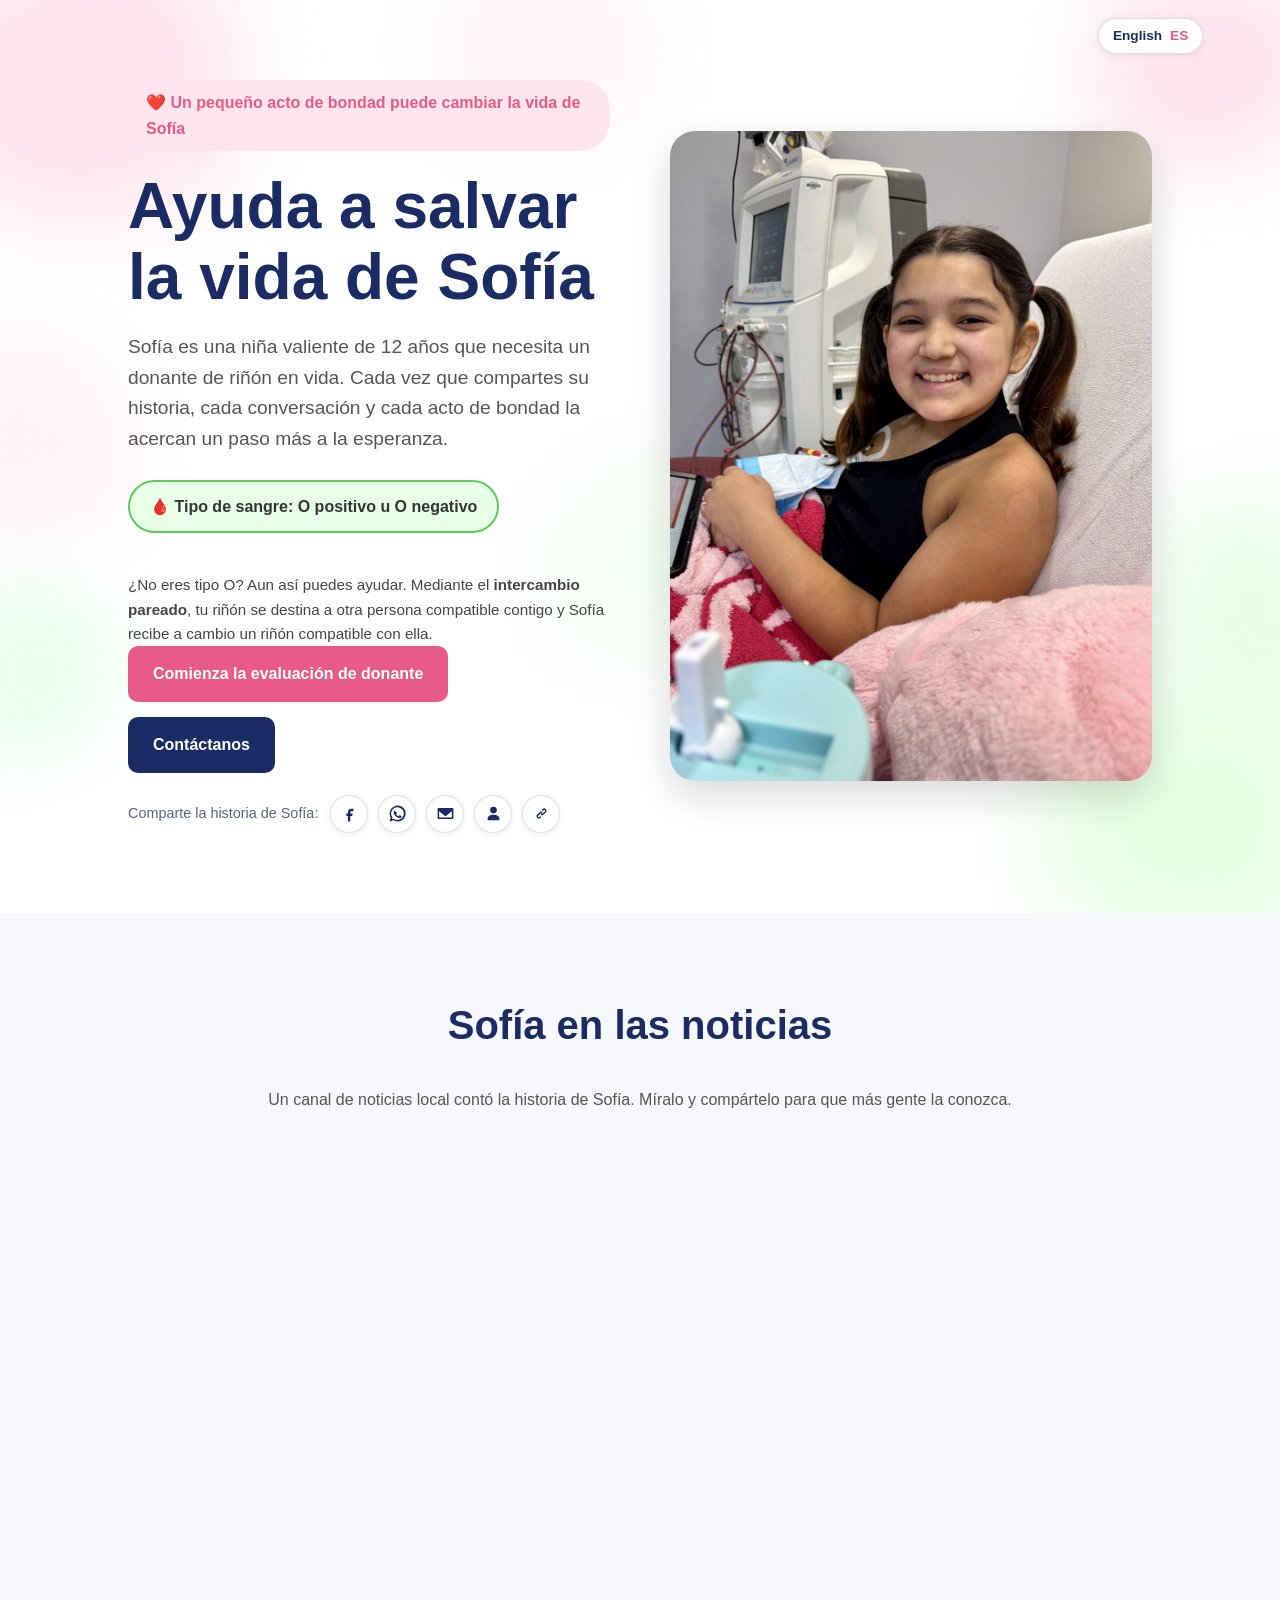
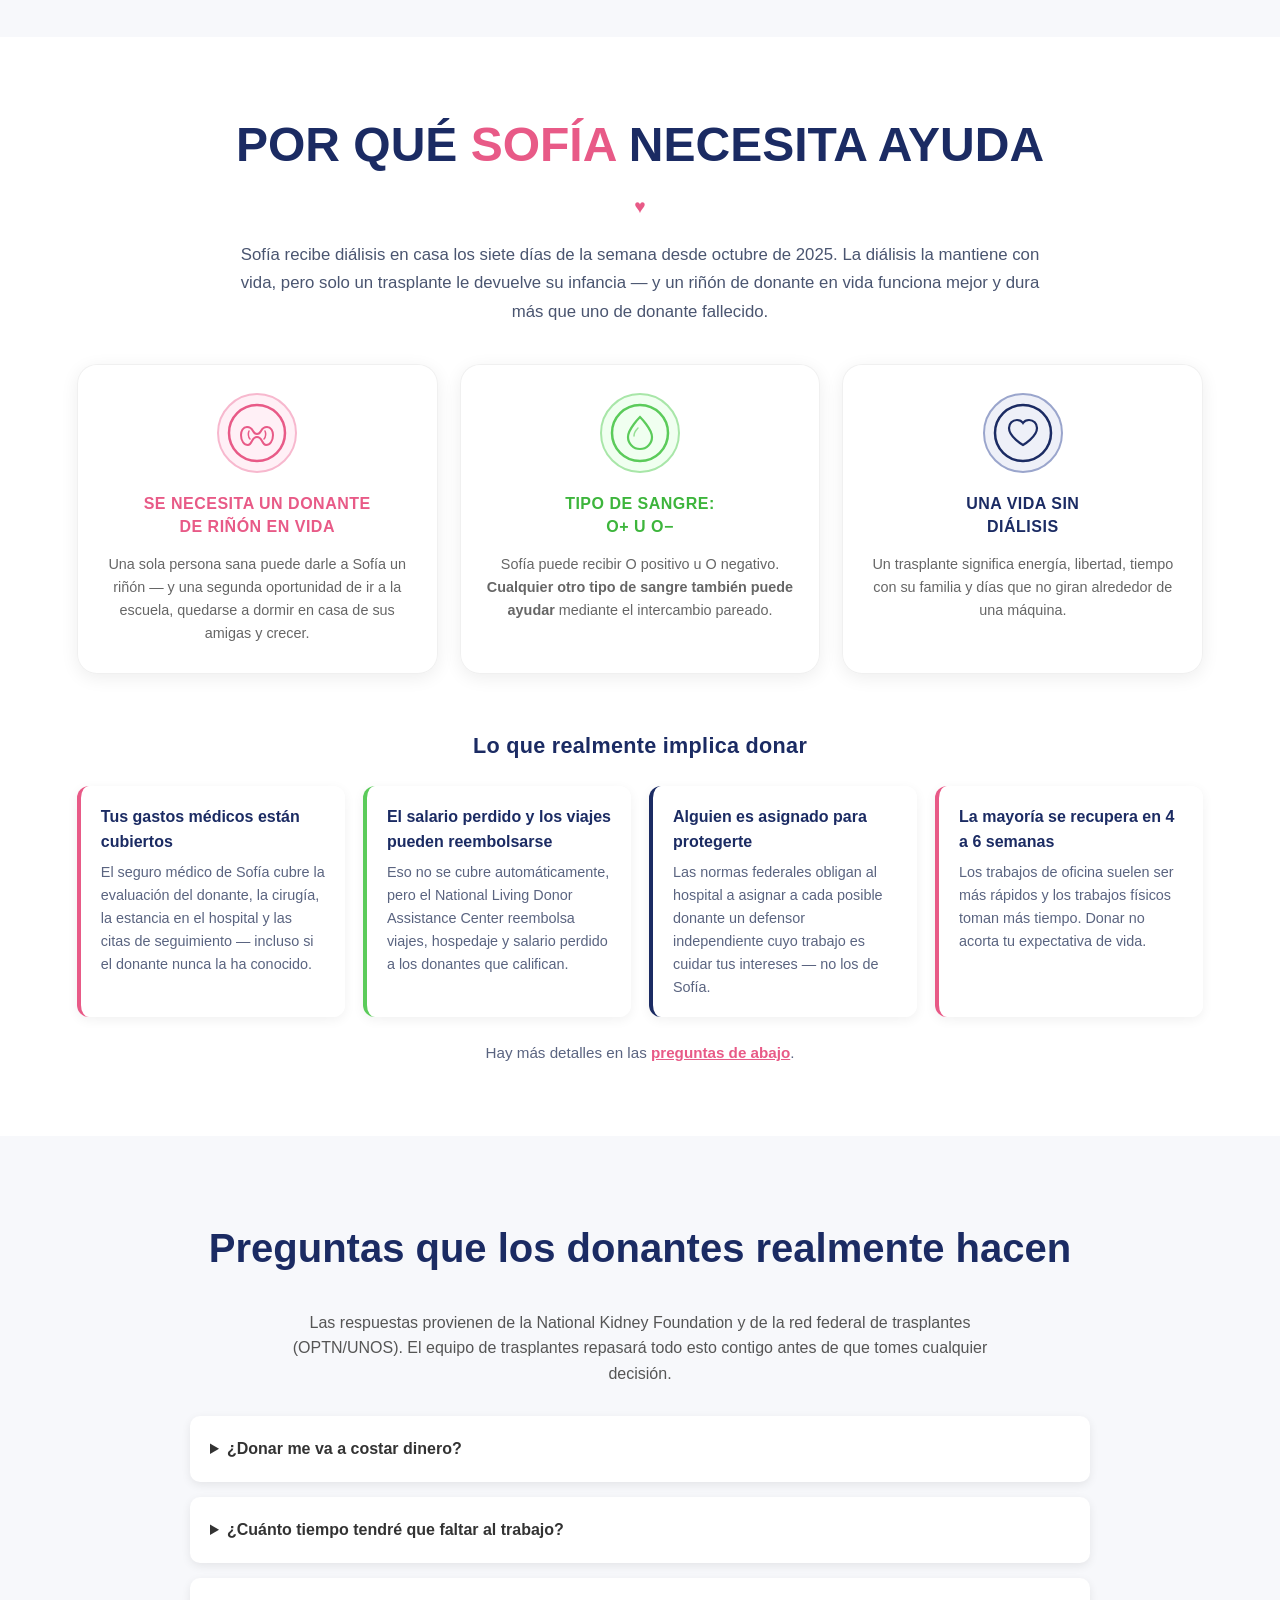
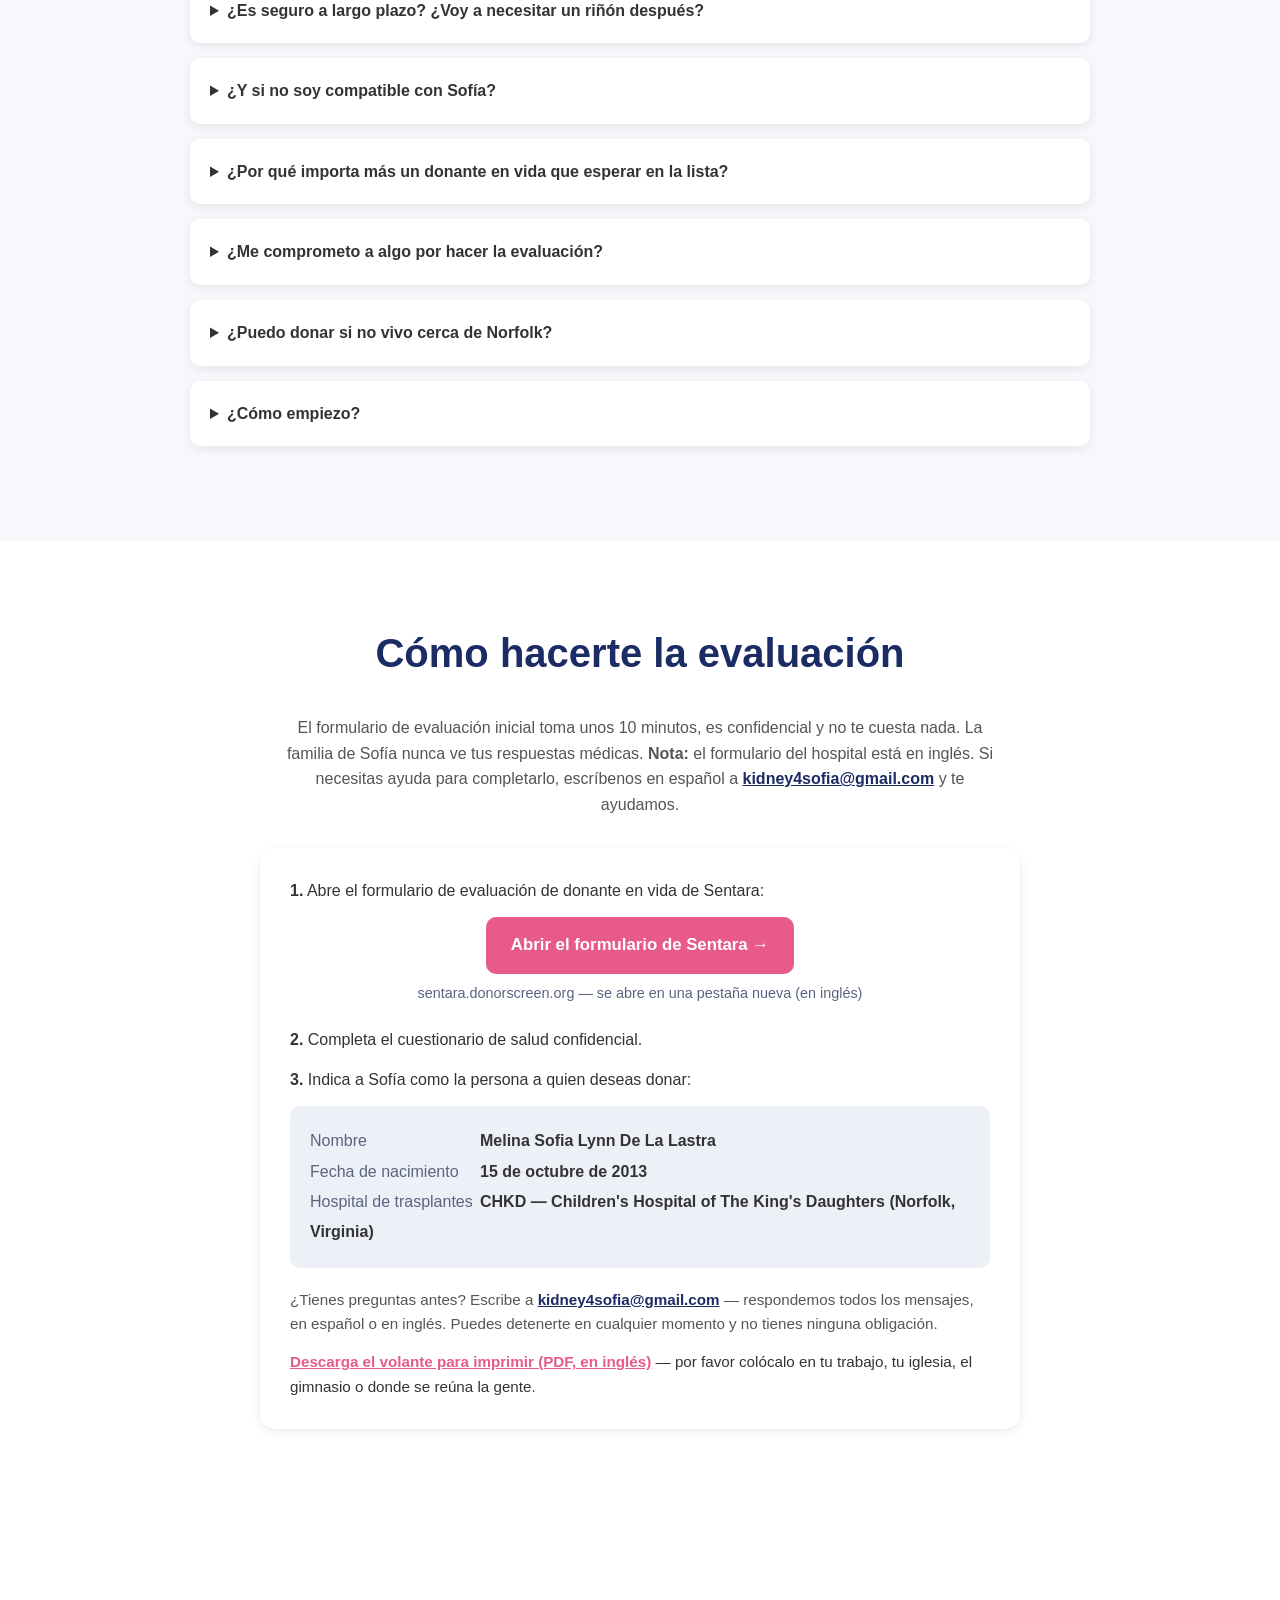
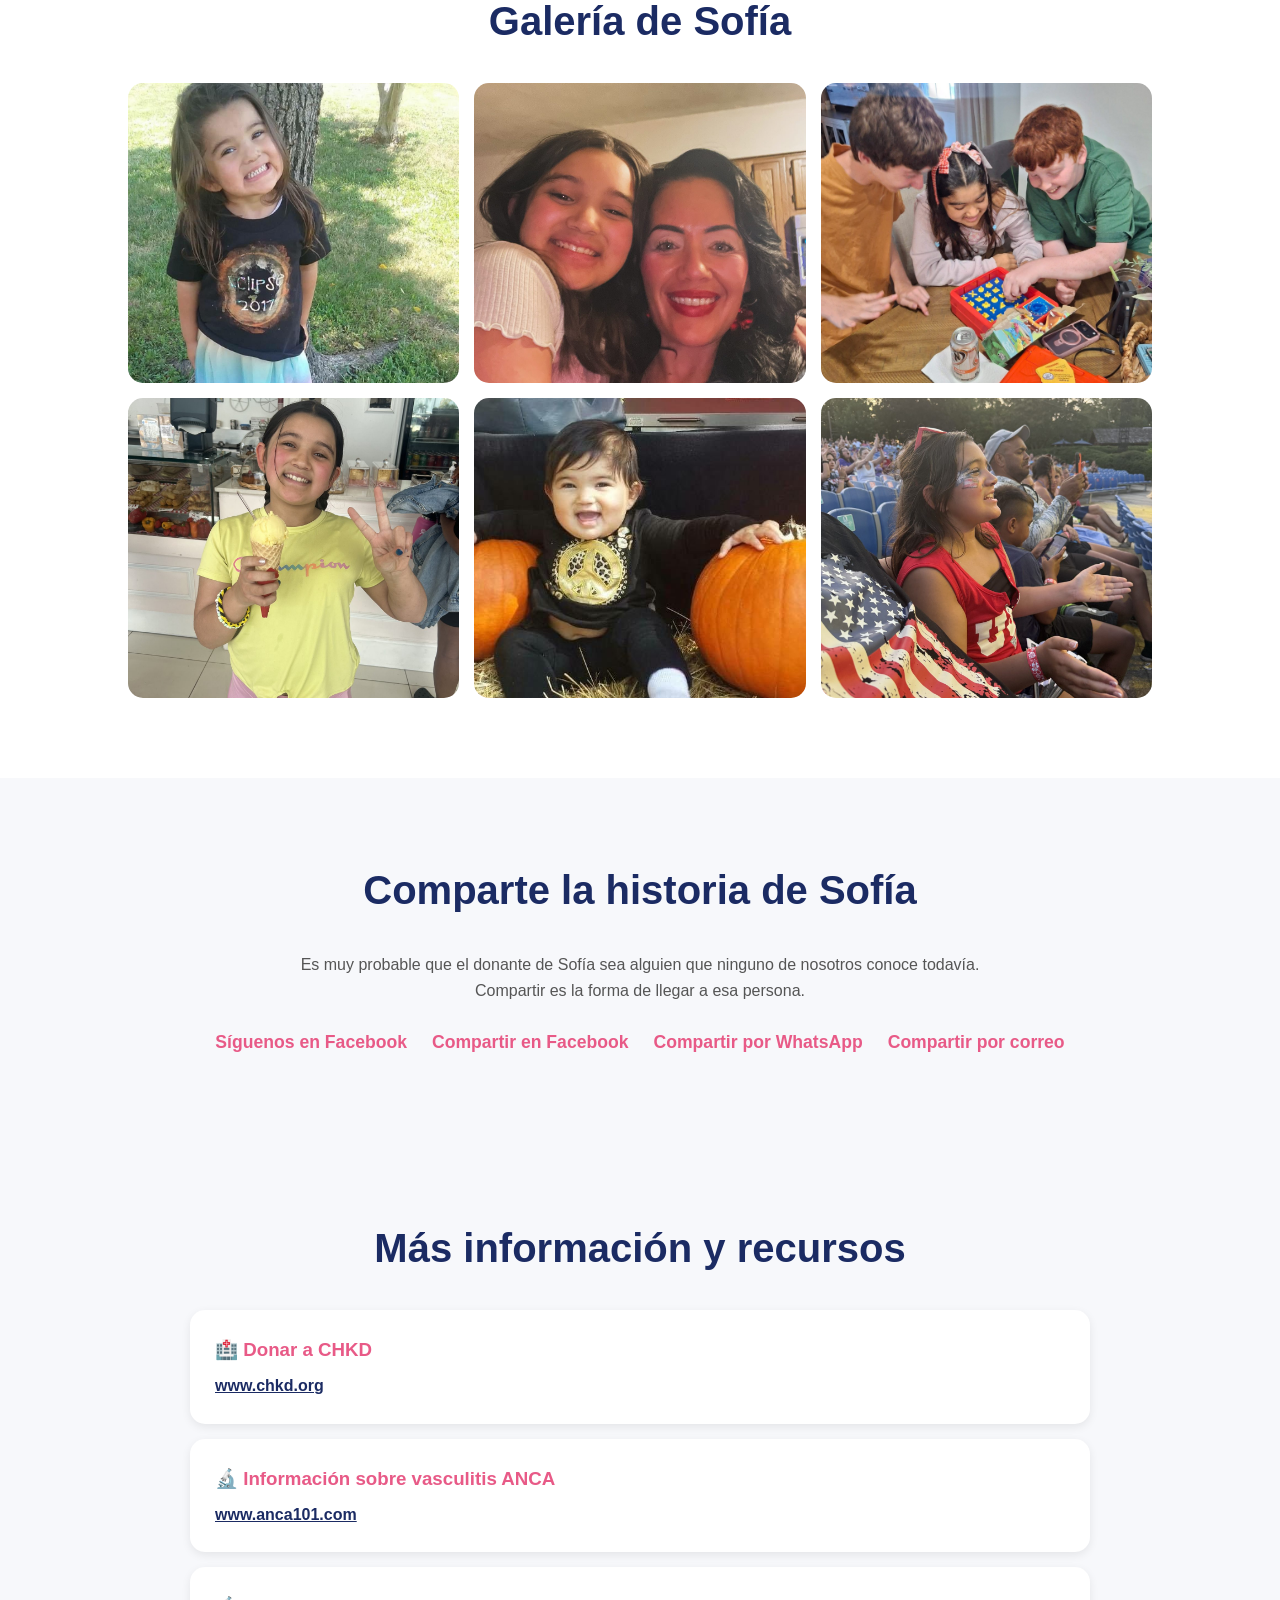
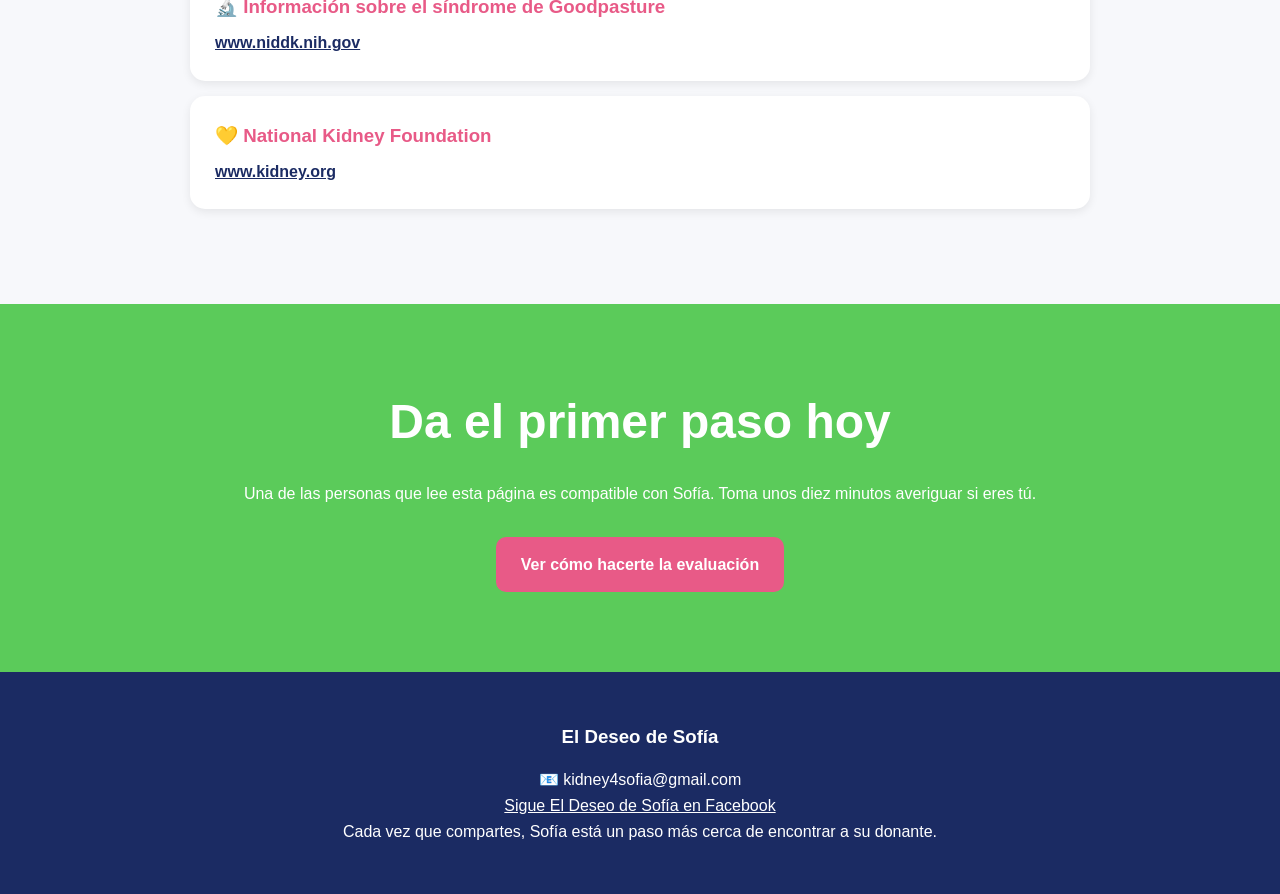
==== es/index.html @ 1bfd6610 "Add Spanish version at /es/ with language switch, hreflang tags and updated sitemap" ====
<!DOCTYPE html>
<html lang="es">
 
<head>
 
    <meta charset="UTF-8">
    <meta name="viewport" content="width=device-width, initial-scale=1.0">
 
    <title>El Deseo de Sofía — Ayuda a una niña de 12 años en Hampton Roads a encontrar un donante de riñón en vida</title>

    <meta name="description" content="Sofía tiene 12 años y sufre insuficiencia renal. Recibe diálisis 7 días a la semana y se atiende en CHKD, en Hampton Roads. Necesita un donante de riñón en vida: tipo de sangre O positivo u O negativo, y cualquier tipo de sangre puede ayudar mediante el intercambio pareado. La evaluación inicial toma unos 10 minutos.">
    <link rel="canonical" href="https://sofiaswish.com/es/">
    <link rel="alternate" hreflang="en" href="https://sofiaswish.com/">
    <link rel="alternate" hreflang="es" href="https://sofiaswish.com/es/">
    <link rel="alternate" hreflang="x-default" href="https://sofiaswish.com/">

    <!-- Social share preview (Facebook, Messenger, WhatsApp, iMessage, LinkedIn) -->
    <meta property="og:type" content="website">
    <meta property="og:url" content="https://sofiaswish.com/es/">
    <meta property="og:site_name" content="El Deseo de Sofía">
    <meta property="og:title" content="Sofía tiene 12 años. Necesita un donante de riñón en vida.">
    <meta property="og:description" content="Tipo de sangre O+ u O−, y cualquier tipo de sangre puede ayudar mediante el intercambio pareado. La evaluación inicial toma unos 10 minutos y no le cuesta nada al donante.">
    <meta property="og:image" content="https://sofiaswish.com/images/share.jpg">
    <meta property="og:image:width" content="1200">
    <meta property="og:image:height" content="630">
    <meta property="og:image:alt" content="Sofía, de 12 años, sonriendo durante su tratamiento de diálisis">
    <meta name="twitter:card" content="summary_large_image">
    <meta name="twitter:title" content="Sofía tiene 12 años. Necesita un donante de riñón en vida.">
    <meta name="twitter:description" content="Tipo de sangre O+ u O−, y cualquier tipo de sangre puede ayudar mediante el intercambio pareado. La evaluación inicial toma unos 10 minutos.">
    <meta name="twitter:image" content="https://sofiaswish.com/images/share.jpg">
 
    <link rel="stylesheet" href="../style.css">

   <script type="text/javascript">
     (function(c,l,a,r,i,t,y){
         c[a]=c[a]||function(){(c[a].q=c[a].q||[]).push(arguments)};
         t=l.createElement(r);t.async=1;t.src="https://www.clarity.ms/tag/"+i;
         y=l.getElementsByTagName(r)[0];y.parentNode.insertBefore(t,y);
     })(window, document, "clarity", "script", "y8x5olyyel");
   </script>

   <!-- Google tag (gtag.js) -->
<script async src="https://www.googletagmanager.com/gtag/js?id=G-D3C5K6YSQ7"></script>
<script>
  window.dataLayer = window.dataLayer || [];
  function gtag(){dataLayer.push(arguments);}
  gtag('js', new Date());

  gtag('config', 'G-D3C5K6YSQ7');
</script>
 
</head>
 
<body>
 
    <!-- BACKGROUND BLOBS -->
    <div class="blob-center-left"></div>
    <div class="blob-center"></div>
    <div class="blob-top-right"></div>
    <div class="blob-center-right"></div>
    <div class="blob-bottom-left"></div>
    <div class="blob-top-center"></div>
 
    <div class="lang-switch">
        <a href="/" onclick="gtag('event','lang_switch',{to:'en'});">English</a>
        <span class="lang-current">ES</span>
    </div>

    <!-- HERO -->
 
    <section class="hero">
 
        <div class="hero-content">
 
            <div class="hero-text">
 
                <span class="hero-tag">
                    ❤️ Un pequeño acto de bondad puede cambiar la vida de Sofía
                </span>
 
                <h1>Ayuda a salvar la vida de Sofía</h1>
 
                <p>
                    Sofía es una niña valiente de 12 años que necesita un donante de riñón en vida.
                    Cada vez que compartes su historia, cada conversación y cada acto de bondad
                    la acercan un paso más a la esperanza.
                </p>
 
                <div class="blood-type">
                    🩸 Tipo de sangre: O positivo u O negativo
                </div>

                <p style="max-width:520px; margin:10px 0 0; font-size:0.95rem; color:#444;">
                    ¿No eres tipo O? Aun así puedes ayudar. Mediante el <strong>intercambio pareado</strong>, tu riñón
                    se destina a otra persona compatible contigo y Sofía recibe a cambio un riñón compatible con ella.
                </p>
 
                <div class="buttons">
 
                    <a href="#how-to-be-screened"
                        onclick="gtag('event','screening_scroll',{location:'hero'});"
                        class="btn primary">
                        Comienza la evaluación de donante
                    </a>
 
                    <a href="mailto:kidney4sofia@gmail.com"
                        class="btn secondary">
                        Contáctanos
                    </a>
 
                </div>

                <div class="hero-share">

                    <span class="hero-share-label">Comparte la historia de Sofía:</span>

                    <a class="share-icon fb" href="https://www.facebook.com/sharer/sharer.php?u=https%3A%2F%2Fsofiaswish.com%2Fes%2F"
                       target="_blank" rel="noopener" aria-label="Compartir en Facebook" title="Compartir en Facebook"
                       onclick="gtag('event','share',{method:'facebook',location:'hero'});">
                        <svg viewBox="0 0 24 24" aria-hidden="true"><path d="M14 9h3V6h-3c-2.2 0-4 1.8-4 4v2H8v3h2v7h3v-7h2.5l.5-3H13v-2c0-.6.4-1 1-1z"/></svg>
                    </a>

                    <a class="share-icon wa" href="https://api.whatsapp.com/send?text=Sof%C3%ADa%20tiene%2012%20a%C3%B1os%20y%20necesita%20un%20donante%20de%20ri%C3%B1%C3%B3n%20en%20vida.%20Por%20favor%20lee%20su%20historia%3A%20https%3A%2F%2Fsofiaswish.com%2Fes%2F"
                       target="_blank" rel="noopener" aria-label="Compartir por WhatsApp" title="Compartir por WhatsApp"
                       onclick="gtag('event','share',{method:'whatsapp',location:'hero'});">
                        <svg viewBox="0 0 24 24" aria-hidden="true"><path d="M12 2a10 10 0 0 0-8.6 15L2 22l5.2-1.4A10 10 0 1 0 12 2zm0 2a8 8 0 1 1-4.1 14.9l-.3-.2-2.6.7.7-2.5-.2-.3A8 8 0 0 1 12 4zm-3.4 4.3c-.2 0-.5.1-.7.4-.3.3-.9.9-.9 2.1s.9 2.4 1 2.6c.1.2 1.7 2.8 4.3 3.8 2.1.8 2.5.7 3 .6.5-.1 1.5-.6 1.7-1.3.2-.6.2-1.2.1-1.3-.1-.1-.3-.2-.6-.3l-1.5-.7c-.2-.1-.4-.1-.6.1l-.8 1c-.1.2-.3.2-.5.1-.7-.3-1.6-.7-2.4-1.9-.2-.3 0-.5.1-.6l.4-.5c.1-.2.1-.3 0-.5l-.7-1.7c-.2-.4-.4-.4-.6-.4h-.3z"/></svg>
                    </a>

                    <a class="share-icon em" href="mailto:?subject=Sof%C3%ADa%20necesita%20un%20donante%20de%20ri%C3%B1%C3%B3n%20en%20vida&body=Sof%C3%ADa%20tiene%2012%20a%C3%B1os%20y%20sufre%20insuficiencia%20renal.%20Su%20historia%20y%20c%C3%B3mo%20hacerte%20la%20evaluaci%C3%B3n%3A%20https%3A%2F%2Fsofiaswish.com%2Fes%2F"
                       aria-label="Compartir por correo" title="Compartir por correo"
                       onclick="gtag('event','share',{method:'email',location:'hero'});">
                        <svg viewBox="0 0 24 24" aria-hidden="true"><path d="M3 5h18c.6 0 1 .4 1 1v12c0 .6-.4 1-1 1H3c-.6 0-1-.4-1-1V6c0-.6.4-1 1-1zm9 8L4.4 7H19.6L12 13zM4 9.3V17h16V9.3l-7.4 5.9c-.4.3-.8.3-1.2 0L4 9.3z"/></svg>
                    </a>

                    <a class="share-icon fbp" href="https://www.facebook.com/1278772828654255"
                       target="_blank" rel="noopener" aria-label="Sigue El Deseo de Sofía en Facebook" title="Sigue la página de Facebook"
                       onclick="gtag('event','follow_page',{location:'hero'});">
                        <svg viewBox="0 0 24 24" aria-hidden="true"><path d="M12 3.5a4.2 4.2 0 1 1 0 8.4 4.2 4.2 0 0 1 0-8.4zm0 10c4 0 7.4 2 7.4 4.4v2.6H4.6v-2.6c0-2.4 3.4-4.4 7.4-4.4z"/></svg>
                    </a>

                    <button class="share-icon lk" type="button" aria-label="Copiar enlace" title="Copiar enlace"
                            onclick="navigator.clipboard.writeText('https://sofiaswish.com/');this.classList.add('copied');this.setAttribute('title','Enlace copiado');gtag('event','share',{method:'copy_link',location:'hero'});">
                        <svg viewBox="0 0 24 24" aria-hidden="true"><path d="M10.6 13.4a3 3 0 0 0 4.2 0l3-3a3 3 0 0 0-4.2-4.2l-1.2 1.2 1.4 1.4L15 7.6a1 1 0 0 1 1.4 1.4l-3 3a1 1 0 0 1-1.4 0l-1.4 1.4zM13.4 10.6a3 3 0 0 0-4.2 0l-3 3a3 3 0 0 0 4.2 4.2l1.2-1.2-1.4-1.4L9 16.4A1 1 0 0 1 7.6 15l3-3a1 1 0 0 1 1.4 0l1.4-1.4z"/></svg>
                    </button>

                </div>
 
            </div>
 
            <div class="hero-image">
 
                <img src="../images/sofiahero.jpg" alt="Sofia, 12, smiling during her dialysis treatment" width="1200" height="1600" fetchpriority="high">
 
            </div>
 
        </div>
 
    </section>
 
 
    <!-- NEWS INTERVIEW -->

<section class="section gray">

    <h2>Sofía en las noticias</h2>

    <p style="text-align:center; color:#555; margin-bottom:30px;">
        Un canal de noticias local contó la historia de Sofía. Míralo y compártelo para que más gente la conozca.
    </p>

    <div style="display:flex; justify-content:center;">
        <iframe 
            width="760" 
            height="415" 
            src="https://www.youtube.com/embed/grmxJ3klMI8?si=xifwydvyk2uabs7R" 
            title="YouTube video player" 
            frameborder="0" 
            allow="accelerometer; autoplay; clipboard-write; encrypted-media; gyroscope; picture-in-picture; web-share" 
            referrerpolicy="strict-origin-when-cross-origin" 
            allowfullscreen
            style="border-radius:15px; max-width:100%;">
        </iframe>
    </div>

</section>


    <!-- WHY SOFIA NEEDS HELP -->

<section class="why-sofia" id="why-sofia">

    <h2>
        POR QUÉ <span>SOFÍA</span> NECESITA AYUDA
    </h2>

    <p class="why-lead">
        Sofía recibe diálisis en casa los siete días de la semana desde octubre de 2025. La diálisis la mantiene
        con vida, pero solo un trasplante le devuelve su infancia &mdash; y un riñón de donante en vida
        funciona mejor y dura más que uno de donante fallecido.
    </p>

    <div class="why-cards">

        <div class="why-card pink">

            <div class="why-icon pink-icon">
                <svg viewBox="0 0 60 60" fill="none" xmlns="http://www.w3.org/2000/svg">
                    <circle cx="30" cy="30" r="28" stroke="#e85a87" stroke-width="2.5" fill="#fff0f6"/>
                    <!-- Kidney left -->
                    <path d="M20 24 C16 24 14 28 14 32 C14 38 17 42 21 42 C23 42 24 40 25 38 C26 36 27 34 30 34 C33 34 34 36 35 38 C36 40 37 42 39 42 C43 42 46 38 46 32 C46 28 44 24 40 24 C37 24 35 26 34 28 C33 30 32 31 30 31 C28 31 27 30 26 28 C25 26 23 24 20 24Z" stroke="#e85a87" stroke-width="2" fill="none"/>
                    <!-- small inner detail -->
                    <path d="M22 28 C21 30 21 34 23 36" stroke="#e85a87" stroke-width="1.5" stroke-linecap="round"/>
                    <path d="M38 28 C39 30 39 34 37 36" stroke="#e85a87" stroke-width="1.5" stroke-linecap="round"/>
                </svg>
            </div>

            <h3>SE NECESITA UN DONANTE<br>DE RIÑÓN EN VIDA</h3>

            <p>
                Una sola persona sana puede darle a Sofía un riñón &mdash; y una segunda oportunidad de
                ir a la escuela, quedarse a dormir en casa de sus amigas y crecer.
            </p>

        </div>

        <div class="why-card green">

            <div class="why-icon green-icon">
                <svg viewBox="0 0 60 60" fill="none" xmlns="http://www.w3.org/2000/svg">
                    <circle cx="30" cy="30" r="28" stroke="#5bcb5a" stroke-width="2.5" fill="#f0fff0"/>
                    <!-- Blood drop -->
                    <path d="M30 14 C30 14 18 26 18 34 C18 40.627 23.373 46 30 46 C36.627 46 42 40.627 42 34 C42 26 30 14 30 14Z" stroke="#5bcb5a" stroke-width="2.2" fill="none"/>
                    <!-- inner shine -->
                    <path d="M24 33 C24 30 26 27 28 25" stroke="#5bcb5a" stroke-width="1.5" stroke-linecap="round" opacity="0.6"/>
                </svg>
            </div>

            <h3>TIPO DE SANGRE:<br>O+ U O&minus;</h3>

            <p>
                Sofía puede recibir O positivo u O negativo. <strong>Cualquier otro tipo de sangre también
                puede ayudar</strong> mediante el intercambio pareado.
            </p>

        </div>

        <div class="why-card blue">

            <div class="why-icon blue-icon">
                <svg viewBox="0 0 60 60" fill="none" xmlns="http://www.w3.org/2000/svg">
                    <circle cx="30" cy="30" r="28" stroke="#1b2b63" stroke-width="2.5" fill="#eef0f8"/>
                    <!-- Heart -->
                    <path d="M30 42 C30 42 16 34 16 25 C16 20.5 19.5 17 24 17 C26.5 17 28.8 18.2 30 20 C31.2 18.2 33.5 17 36 17 C40.5 17 44 20.5 44 25 C44 34 30 42 30 42Z" stroke="#1b2b63" stroke-width="2.2" fill="none"/>
                </svg>
            </div>

            <h3>UNA VIDA SIN<br>DIÁLISIS</h3>

            <p>
                Un trasplante significa energía, libertad, tiempo con su familia y días que no giran
                alrededor de una máquina.
            </p>

        </div>

    </div>

    <h3 class="facts-heading">Lo que realmente implica donar</h3>

    <div class="facts-strip">

        <div class="fact-item">
            <strong>Tus gastos médicos están cubiertos</strong>
            El seguro médico de Sofía cubre la evaluación del donante, la cirugía, la estancia en el hospital
            y las citas de seguimiento &mdash; incluso si el donante nunca la ha conocido.
        </div>

        <div class="fact-item">
            <strong>El salario perdido y los viajes pueden reembolsarse</strong>
            Eso no se cubre automáticamente, pero el National Living Donor Assistance Center reembolsa
            viajes, hospedaje y salario perdido a los donantes que califican.
        </div>

        <div class="fact-item">
            <strong>Alguien es asignado para protegerte</strong>
            Las normas federales obligan al hospital a asignar a cada posible donante un defensor independiente
            cuyo trabajo es cuidar tus intereses &mdash; no los de Sofía.
        </div>

        <div class="fact-item">
            <strong>La mayoría se recupera en 4 a 6 semanas</strong>
            Los trabajos de oficina suelen ser más rápidos y los trabajos físicos toman más tiempo. Donar no
            acorta tu expectativa de vida.
        </div>

    </div>

    <p class="facts-more">
        Hay más detalles en las <a href="#faq">preguntas de abajo</a>.
    </p>

</section>

    <!-- FAQ -->

    <section class="section gray" id="faq">

        <h2>Preguntas que los donantes realmente hacen</h2>

        <p style="text-align:center; color:#555; max-width:760px; margin:0 auto 30px;">
            Las respuestas provienen de la National Kidney Foundation y de la red federal de trasplantes
            (OPTN/UNOS). El equipo de trasplantes repasará todo esto contigo antes de que tomes cualquier decisión.
        </p>

        <div class="faq">

            <details>
                <summary>¿Donar me va a costar dinero?</summary>
                <p>
                    La parte médica no. El seguro médico del receptor cubre tu evaluación, la cirugía, tu
                    estancia en el hospital y tus citas de seguimiento &mdash; conozcas o no al receptor. Lo que
                    <em>no</em> se cubre automáticamente es el salario perdido y los viajes. El National Living
                    Donor Assistance Center (NLDAC) reembolsa viajes, hospedaje, cuidado de dependientes y salario
                    perdido a los donantes que califican, y el trabajador social del centro de trasplantes te
                    ayuda a solicitarlo.
                </p>
            </details>

            <details>
                <summary>¿Cuánto tiempo tendré que faltar al trabajo?</summary>
                <p>
                    La mayoría de los donantes se recupera por completo entre cuatro y seis semanas después de
                    la cirugía. Quienes tienen trabajos de oficina o remotos suelen volver antes; los trabajos
                    físicamente exigentes pueden requerir de seis a ocho semanas. No se debe levantar peso durante
                    unas seis semanas. La mayoría de los donantes permanece en el hospital solo de uno a tres días.
                </p>
            </details>

            <details>
                <summary>¿Es seguro a largo plazo? ¿Voy a necesitar un riñón después?</summary>
                <p>
                    Donar no cambia tu expectativa de vida, y los donantes pueden volver a trabajar, a su
                    actividad normal y a una dieta regular. Menos del 1% de los donantes llega a desarrollar
                    enfermedad renal terminal &mdash; y si eso ocurriera, tendrías mayor prioridad en la lista de
                    espera nacional. Donar en vida sigue siendo una cirugía, así que existen riesgos reales
                    (sangrado, infección, hernia) que tu cirujano repasará contigo con honestidad. Los donantes
                    pasan por una evaluación exhaustiva y solo se aprueban si están sanos.
                </p>
            </details>

            <details>
                <summary>¿Y si no soy compatible con Sofía?</summary>
                <p>
                    Aun así puedes ayudarla. Mediante la donación pareada de riñón, tu riñón se destina a una
                    persona compatible contigo, y el donante incompatible de esa persona le da a Sofía un riñón
                    compatible con ella. Participar en el programa federal que coordina esto es gratuito, y tu tipo
                    de sangre no tiene que coincidir con el de Sofía. Por eso vale la pena que se evalúen donantes
                    de <strong>todos</strong> los tipos de sangre.
                </p>
            </details>

            <details>
                <summary>¿Por qué importa más un donante en vida que esperar en la lista?</summary>
                <p>
                    Un riñón de donante en vida dura en promedio de 15 a 20 años, frente a 7 a 10 años de un
                    donante fallecido, y es más probable que funcione de inmediato. Sofía tiene 12 años. La
                    diferencia se mide en años de su vida.
                </p>
            </details>

            <details>
                <summary>¿Me comprometo a algo por hacer la evaluación?</summary>
                <p>
                    No. El formulario de evaluación inicial toma unos diez minutos y es confidencial. Puedes
                    detenerte en cualquier momento, por cualquier motivo, y nunca tienes que dar explicaciones.
                    La familia de Sofía nunca ve tu información médica. Las normas federales obligan al hospital a
                    asignarte un defensor independiente del donante cuyo único trabajo es proteger tus intereses y
                    asegurarse de que tu decisión sea libre de presión.
                </p>
            </details>

            <details>
                <summary>¿Puedo donar si no vivo cerca de Norfolk?</summary>
                <p>
                    Sí. Los donantes pueden evaluarse cerca de casa y, en la donación pareada, el riñón puede
                    enviarse o el donante puede viajar. Empieza con el formulario de evaluación inicial y el equipo
                    resolverá la logística contigo.
                </p>
            </details>

            <details>
                <summary>¿Cómo empiezo?</summary>
                <p>
                    Usa el formulario de evaluación de Sentara en la sección <a href="#how-to-be-screened">Cómo
                    hacerte la evaluación</a>, e ingresa el nombre de Sofía, su fecha de nacimiento y CHKD como
                    hospital de trasplantes. Si prefieres preguntar primero, escríbenos:
                    <a href="mailto:kidney4sofia@gmail.com">kidney4sofia@gmail.com</a>.
                </p>
            </details>

        </div>

    </section>

    <!-- HOW TO BE SCREENED -->

    <section class="section" id="how-to-be-screened">

        <h2>Cómo hacerte la evaluación</h2>

        <p style="text-align:center; color:#555; max-width:720px; margin:0 auto 30px;">
            El formulario de evaluación inicial toma unos 10 minutos, es confidencial y no te cuesta nada.
            La familia de Sofía nunca ve tus respuestas médicas. <strong>Nota:</strong> el formulario del
            hospital está en inglés. Si necesitas ayuda para completarlo, escríbenos en español a
            <a href="mailto:kidney4sofia@gmail.com" style="color:#1b2b63; font-weight:bold;">kidney4sofia@gmail.com</a>
            y te ayudamos.
        </p>

        <div style="max-width:760px; margin:auto; background:white; padding:30px; border-radius:15px; box-shadow:0 3px 10px rgba(0,0,0,.08);">

            <p style="margin:0 0 14px;"><strong>1.</strong> Abre el formulario de evaluación de donante en vida de Sentara:</p>

            <p style="margin:0 0 22px; text-align:center;">
                <a href="https://sentara.donorscreen.org/register/now" target="_blank" rel="noopener"
                   onclick="gtag('event','prescreen_click',{location:'steps'});"
                   class="btn primary" style="font-size:1.05rem;">
                    Abrir el formulario de Sentara &rarr;
                </a>
                <span style="display:block; margin-top:8px; color:#5a6480; font-size:.9rem;">sentara.donorscreen.org &mdash; se abre en una pestaña nueva (en inglés)</span>
            </p>

            <p style="margin:0 0 14px;"><strong>2.</strong> Completa el cuestionario de salud confidencial.</p>

            <p style="margin:0 0 14px;"><strong>3.</strong> Indica a Sofía como la persona a quien deseas donar:</p>

            <div style="background:#eef0f8; padding:20px; border-radius:10px; line-height:1.9;">
                <div><span style="display:inline-block; min-width:170px; color:#5a6480;">Nombre</span><strong>Melina Sofia Lynn De La Lastra</strong></div>
                <div><span style="display:inline-block; min-width:170px; color:#5a6480;">Fecha de nacimiento</span><strong>15 de octubre de 2013</strong></div>
                <div><span style="display:inline-block; min-width:170px; color:#5a6480;">Hospital de trasplantes</span><strong>CHKD &mdash; Children&#39;s Hospital of The King&#39;s Daughters (Norfolk, Virginia)</strong></div>
            </div>

            <p style="margin:20px 0 0; font-size:.95rem; color:#555;">
                ¿Tienes preguntas antes? Escribe a <a href="mailto:kidney4sofia@gmail.com" style="color:#1b2b63; font-weight:bold;">kidney4sofia@gmail.com</a>
                &mdash; respondemos todos los mensajes, en español o en inglés. Puedes detenerte en cualquier
                momento y no tienes ninguna obligación.
            </p>

            <p style="margin:14px 0 0; font-size:.95rem;">
                <a href="../Sofias_Wish_Flyer.pdf" target="_blank"
                   onclick="gtag('event','flyer_download');"
                   style="color:#e85a87; font-weight:bold;">Descarga el volante para imprimir (PDF, en inglés)</a>
                &mdash; por favor colócalo en tu trabajo, tu iglesia, el gimnasio o donde se reúna la gente.
            </p>

        </div>

    </section>

    <!-- GALLERY -->
 
    <section class="section">
 
        <h2>Galería de Sofía</h2>
 
        <div class="gallery">
 
            <img src="../images/sofia1.JPG" alt="Sofía" loading="lazy" decoding="async">
            <img src="../images/sofia2.jpg" alt="Sofía" loading="lazy" decoding="async">
            <img src="../images/sofia3.JPG" alt="Sofía" loading="lazy" decoding="async">
            <img src="../images/sofia4.jpg" alt="Sofía" loading="lazy" decoding="async">
            <img src="../images/sofia5.JPG" alt="Sofía" loading="lazy" decoding="async">
            <img src="../images/sofia6.jpg" alt="Sofía" loading="lazy" decoding="async">
 
        </div>
 
    </section>
 
    <!-- SHARE -->
 
    <section class="section gray">
 
        <h2>Comparte la historia de Sofía</h2>
 
                <p style="text-align:center; color:#555; max-width:720px; margin:0 auto 25px;">
            Es muy probable que el donante de Sofía sea alguien que ninguno de nosotros conoce todavía.
            Compartir es la forma de llegar a esa persona.
        </p>

        <div class="socials">

            <a href="https://www.facebook.com/1278772828654255" target="_blank" rel="noopener">Síguenos en Facebook</a>
            <a href="https://www.facebook.com/sharer/sharer.php?u=https%3A%2F%2Fsofiaswish.com%2Fes%2F"
               target="_blank" rel="noopener" onclick="gtag('event','share',{method:'facebook'});">Compartir en Facebook</a>
            <a href="https://api.whatsapp.com/send?text=Sof%C3%ADa%20tiene%2012%20a%C3%B1os%20y%20necesita%20un%20donante%20de%20ri%C3%B1%C3%B3n%20en%20vida.%20Por%20favor%20lee%20su%20historia%3A%20https%3A%2F%2Fsofiaswish.com%2Fes%2F"
               target="_blank" rel="noopener" onclick="gtag('event','share',{method:'whatsapp'});">Compartir por WhatsApp</a>
            <a href="mailto:?subject=Sof%C3%ADa%20necesita%20un%20donante%20de%20ri%C3%B1%C3%B3n%20en%20vida&body=Sof%C3%ADa%20tiene%2012%20a%C3%B1os%20y%20sufre%20insuficiencia%20renal.%20Su%20historia%20y%20c%C3%B3mo%20hacerte%20la%20evaluaci%C3%B3n%3A%20https%3A%2F%2Fsofiaswish.com%2Fes%2F"
               onclick="gtag('event','share',{method:'email'});">Compartir por correo</a>

        </div>
 
    </section>

   <!-- RESOURCES -->

<section class="section gray">

    <h2>Más información y recursos</h2>

    <div class="faq" style="max-width:900px; margin:auto;">

        <div style="background:white; padding:25px; border-radius:15px; margin-bottom:15px; box-shadow:0 3px 10px rgba(0,0,0,.08);">
            <h3 style="color:#e85a87; margin-bottom:8px;">🏥 Donar a CHKD</h3>
            <a href="https://www.chkd.org/" target="_blank" style="color:#1b2b63; font-weight:bold;">www.chkd.org</a>
        </div>

        <div style="background:white; padding:25px; border-radius:15px; margin-bottom:15px; box-shadow:0 3px 10px rgba(0,0,0,.08);">
            <h3 style="color:#e85a87; margin-bottom:8px;">🔬 Información sobre vasculitis ANCA</h3>
            <a href="https://www.anca101.com/" target="_blank" style="color:#1b2b63; font-weight:bold;">www.anca101.com</a>
        </div>

        <div style="background:white; padding:25px; border-radius:15px; margin-bottom:15px; box-shadow:0 3px 10px rgba(0,0,0,.08);">
            <h3 style="color:#e85a87; margin-bottom:8px;">🔬 Información sobre el síndrome de Goodpasture</h3>
            <a href="https://www.niddk.nih.gov/health-information/kidney-disease/glomerular-disease/anti-gbm-goodpastures-disease" target="_blank" style="color:#1b2b63; font-weight:bold;">www.niddk.nih.gov</a>
        </div>

        <div style="background:white; padding:25px; border-radius:15px; margin-bottom:15px; box-shadow:0 3px 10px rgba(0,0,0,.08);">
            <h3 style="color:#e85a87; margin-bottom:8px;">💛 National Kidney Foundation</h3>
            <a href="https://www.kidney.org/" target="_blank" style="color:#1b2b63; font-weight:bold;">www.kidney.org</a>
        </div>

    </div>

</section>

 
 
    <!-- CTA -->

    <section class="cta">

        <h2>Da el primer paso hoy</h2>

        <p>
            Una de las personas que lee esta página es compatible con Sofía. Toma unos diez minutos
            averiguar si eres tú.
        </p>

        <a href="#how-to-be-screened"
            onclick="gtag('event','screening_scroll',{location:'bottom_cta'});"
            class="btn primary">
            Ver cómo hacerte la evaluación
        </a>

    </section>

    <!-- FOOTER -->
 
    <footer>
 
        <h3>El Deseo de Sofía</h3>
 
        <p>📧 kidney4sofia@gmail.com</p>

        <p><a href="https://www.facebook.com/1278772828654255" target="_blank" rel="noopener" style="color:inherit;">Sigue El Deseo de Sofía en Facebook</a></p>
 
        <p>
            Cada vez que compartes, Sofía está un paso más cerca de encontrar a su donante.
        </p>
 
    </footer>
 
</body>
 
</html>
---- style.css ----
html{
scroll-behavior:smooth;
scroll-padding-top:20px;
}

*{
margin:0;
padding:0;
box-sizing:border-box;
font-family:Arial, Helvetica, sans-serif;
}

body{
line-height:1.6;
background:#ffffff;
color:#333;
position:relative;
overflow-x:hidden;
}

/* ==========================
BACKGROUND BLOBS - manchas irregulares pequeñas dispersas
========================== */

/* Mancha 1 - arriba izquierda, rosa */
body::before{
content:"";
position:fixed;
top:-60px;
left:-80px;
width:320px;
height:280px;
background:#ffd9e8;
border-radius:68% 32% 55% 45% / 48% 62% 38% 52%;
opacity:.75;
filter:blur(45px);
z-index:-10;
pointer-events:none;
}

/* Mancha 2 - abajo derecha, verde */
body::after{
content:"";
position:fixed;
bottom:-50px;
right:-60px;
width:300px;
height:260px;
background:#dcffd8;
border-radius:42% 58% 38% 62% / 55% 38% 62% 45%;
opacity:.75;
filter:blur(45px);
z-index:-10;
pointer-events:none;
}

/* Mancha 3 - centro izquierda, rosa claro */
.blob-center-left{
position:fixed;
top:38%;
left:-90px;
width:220px;
height:200px;
background:#ffe8f2;
border-radius:52% 48% 70% 30% / 35% 65% 35% 65%;
opacity:.6;
filter:blur(40px);
z-index:-10;
pointer-events:none;
}

/* Mancha 4 - centro, verde muy suave */
.blob-center{
position:fixed;
top:50%;
left:42%;
width:260px;
height:220px;
background:#e8fde8;
border-radius:60% 40% 45% 55% / 55% 45% 60% 40%;
opacity:.45;
filter:blur(50px);
z-index:-10;
pointer-events:none;
}

/* Mancha 5 - arriba derecha, rosa */
.blob-top-right{
position:fixed;
top:-40px;
right:-50px;
width:240px;
height:210px;
background:#ffd6e7;
border-radius:38% 62% 50% 50% / 60% 40% 60% 40%;
opacity:.65;
filter:blur(40px);
z-index:-10;
pointer-events:none;
}

/* Mancha 6 - centro derecha, verde */
.blob-center-right{
position:fixed;
top:55%;
right:-70px;
width:200px;
height:230px;
background:#d8fcd8;
border-radius:55% 45% 35% 65% / 42% 58% 42% 58%;
opacity:.6;
filter:blur(42px);
z-index:-10;
pointer-events:none;
}

/* Mancha 7 - abajo izquierda, verde */
.blob-bottom-left{
position:fixed;
bottom:15%;
left:-60px;
width:180px;
height:190px;
background:#d8fce0;
border-radius:45% 55% 62% 38% / 58% 42% 55% 45%;
opacity:.55;
filter:blur(38px);
z-index:-10;
pointer-events:none;
}

/* Mancha 8 - arriba centro, rosa muy suave */
.blob-top-center{
position:fixed;
top:-30px;
left:35%;
width:200px;
height:160px;
background:#ffe4ef;
border-radius:50% 50% 65% 35% / 40% 60% 40% 60%;
opacity:.5;
filter:blur(45px);
z-index:-10;
pointer-events:none;
}

/* ==========================
HERO
========================== */

.hero{
padding:80px 10%;
min-height:100vh;
display:flex;
align-items:center;
background:transparent;
position:relative;
}

.hero-content{
display:flex;
align-items:center;
justify-content:space-between;
gap:60px;
width:100%;
}

.hero-text{
flex:1;
}

.hero-tag{
display:inline-block;
background:#ffe5ee;
color:#e85a87;
padding:10px 18px;
border-radius:30px;
font-weight:bold;
margin-bottom:20px;
}

.hero h1{
font-size:4rem;
line-height:1.1;
color:#1b2b63;
margin-bottom:20px;
}

.hero p{
font-size:1.2rem;
margin-bottom:25px;
max-width:600px;
color:#555;
}

.blood-type{
display:inline-block;
background:#e8ffe8;
border:2px solid #5bcb5a;
padding:12px 20px;
border-radius:30px;
font-weight:bold;
margin-bottom:30px;
}

.hero-image{
flex:1;
display:flex;
justify-content:center;
}

.hero-image img{
width:100%;
max-width:500px;
height:650px;
object-fit:cover;
border-radius:25px;
box-shadow:0 15px 40px rgba(0,0,0,.15);
}

/* ==========================
BUTTONS
========================== */

.buttons{
display:flex;
gap:15px;
flex-wrap:wrap;
}

.btn{
padding:15px 25px;
border-radius:10px;
text-decoration:none;
font-weight:bold;
transition:.3s;
display:inline-block;
}

.primary{
background:#e85a87;
color:white;
}

.primary:hover{
transform:translateY(-3px);
}

.secondary{
background:#1b2b63;
color:white;
}

/* ==========================
MEET SOFIA
========================== */

.meet-sofia{
padding:100px 10%;
background:transparent;
position:relative;
}

.meet-content{
display:flex;
align-items:center;
justify-content:space-between;
gap:60px;
}

.meet-text{
flex:1;
}

.meet-label{
font-size:14px;
font-weight:bold;
letter-spacing:2px;
color:#e85a87;
}

.meet-text h2{
font-size:4rem;
line-height:1.1;
color:#1b2b63;
margin:20px 0;
}

.meet-text h2 span{
color:#e85a87;
}

.green-line{
width:80px;
height:4px;
background:#5bcb5a;
margin-bottom:30px;
}

.meet-text p{
font-size:1.1rem;
color:#555;
margin-bottom:15px;
max-width:600px;
}

.kindness-box{
margin-top:30px;
border:2px solid #e85a87;
padding:25px;
border-radius:20px;
font-weight:600;
color:#444;
background:rgba(255,255,255,.85);
backdrop-filter:blur(5px);
}

.meet-images{
flex:1;
position:relative;
min-height:650px;
}

.main-photo{
width:100%;
max-width:600px;
height:650px;
object-fit:cover;
border-radius:30px;
border:8px solid #e85a87;
}

.small-photo{
position:absolute;
width:220px;
height:220px;
object-fit:cover;
border-radius:25px;
border:8px solid white;
box-shadow:0 10px 25px rgba(0,0,0,.15);
}

.top{
right:-40px;
top:80px;
}

.bottom{
right:-40px;
bottom:80px;
}

/* ==========================
WHY SOFIA - con íconos SVG circulares
========================== */

.why-sofia{
padding:70px 6%;
background:transparent;
position:relative;
}

.why-sofia h2{
text-align:center;
font-size:3rem;
margin-bottom:18px;
color:#1b2b63;
}

.why-sofia h2 span{
color:#e85a87;
}

/* corazón decorativo bajo el título */
.why-sofia h2::after{
content:"♥";
display:block;
font-size:1.2rem;
color:#e85a87;
margin-top:8px;
}

.why-cards{
display:grid;
grid-template-columns:repeat(3,1fr);
gap:22px;
}

.why-card{
background:rgba(255,255,255,.92);
backdrop-filter:blur(5px);
padding:28px 22px;
border-radius:20px;
box-shadow:0 4px 18px rgba(0,0,0,.07);
text-align:center;
min-height:0;
border:1px solid rgba(0,0,0,.06);
}

/* Sin border-top de color - usamos el ícono como acento */
.why-card h3{
font-size:1rem;
margin-bottom:15px;
letter-spacing:.5px;
line-height:1.4;
}

.why-card.pink h3{
color:#e85a87;
}

.why-card.green h3{
color:#3db53c;
}

.why-card.blue h3{
color:#1b2b63;
}

.why-card p{
font-size:.9rem;
line-height:1.6;
color:#666;
}

/* Ícono circular */
.why-icon{
width:80px;
height:80px;
border-radius:50%;
display:flex;
align-items:center;
justify-content:center;
margin:0 auto 20px;
}

.why-icon svg{
width:60px;
height:60px;
}

.pink-icon{
background:#fff0f6;
border:2px solid #f7b8ce;
}

.green-icon{
background:#f0fff0;
border:2px solid #a8e6a8;
}

.blue-icon{
background:#eef0f8;
border:2px solid #9aa5cc;
}

/* ==========================
DONATION FACTS
========================== */

.donation-facts{
padding:100px 6%;
background:transparent;
position:relative;
}

.donation-facts h2{
text-align:center;
font-size:3rem;
margin-bottom:60px;
color:#1b2b63;
}

.facts-grid{
display:grid;
grid-template-columns:repeat(4,1fr);
gap:25px;
}

.fact-card{
background:rgba(255,255,255,.85);
backdrop-filter:blur(5px);
padding:35px 25px;
border-radius:20px;
box-shadow:0 8px 20px rgba(0,0,0,.08);
text-align:center;
min-height:260px;
}

.fact-card h3{
font-size:1.2rem;
margin-bottom:15px;
color:#1b2b63;
}

.fact-card p{
color:#666;
line-height:1.6;
}

.fact-card.pink{
border-top:8px solid #e85a87;
}

.fact-card.green{
border-top:8px solid #5bcb5a;
}

.fact-card.blue{
border-top:8px solid #1b2b63;
}

/* ==========================
GENERAL
========================== */

.section{
padding:80px 10%;
}

.section h2{
text-align:center;
font-size:2.5rem;
margin-bottom:30px;
color:#1b2b63;
}

.gray{
background:#f7f8fb;
}

/* FAQ */

.faq{
max-width:900px;
margin:auto;
}

.faq details{
background:white;
padding:20px;
border-radius:10px;
margin-bottom:15px;
box-shadow:0 3px 10px rgba(0,0,0,.08);
}

.faq summary{
cursor:pointer;
font-weight:bold;
}

/* CTA */

.cta{
background:#5bcb5a;
padding:80px 20px;
text-align:center;
color:white;
}

.cta h2{
font-size:3rem;
margin-bottom:20px;
}

.cta p{
margin-bottom:30px;
}

/* GALLERY */

.gallery{
display:grid;
grid-template-columns:repeat(auto-fit,minmax(250px,1fr));
gap:15px;
}

.gallery img{
width:100%;
height:300px;
object-fit:cover;
border-radius:15px;
}

/* SOCIAL */

.socials{
display:flex;
justify-content:center;
gap:25px;
flex-wrap:wrap;
}

.socials a{
text-decoration:none;
font-weight:bold;
color:#e85a87;
font-size:1.1rem;
}

/* FOOTER */

footer{
background:#1b2b63;
color:white;
text-align:center;
padding:50px 20px;
}

footer h3{
margin-bottom:15px;
}

/* ==========================
MOBILE
========================== */

@media(max-width:900px){

.hero-content,
.meet-content{
flex-direction:column;
text-align:center;
}

.hero-content{
flex-direction:column-reverse;
}

.why-cards,
.facts-grid{
grid-template-columns:1fr;
}

.hero h1{
font-size:2.8rem;
}

.meet-text h2{
font-size:2.8rem;
}

.hero-image img,
.main-photo{
height:450px;
}

.small-photo{
display:none;
}

.buttons{
justify-content:center;
}

.green-line{
margin:20px auto;
}

.section h2,
.why-sofia h2,
.donation-facts h2{
font-size:2rem;
}

.cta h2{
font-size:2rem;
}

}


/* ==========================
CONSOLIDATED WHY + FACTS
========================== */

.why-lead{
max-width:820px;
margin:0 auto 38px;
text-align:center;
color:#4a5570;
font-size:1.05rem;
line-height:1.7;
}

.facts-heading{
text-align:center;
margin:55px 0 22px;
color:#1b2b63;
font-size:1.35rem;
letter-spacing:.3px;
}

.facts-strip{
display:grid;
grid-template-columns:repeat(4,1fr);
gap:18px;
max-width:1150px;
margin:0 auto;
}

.fact-item{
background:rgba(255,255,255,.92);
border-left:4px solid #e85a87;
border-radius:12px;
padding:18px 20px;
font-size:.9rem;
line-height:1.6;
color:#5a6480;
box-shadow:0 3px 12px rgba(0,0,0,.06);
}

.fact-item:nth-child(2){border-left-color:#5bcb5a;}
.fact-item:nth-child(3){border-left-color:#1b2b63;}
.fact-item:nth-child(4){border-left-color:#e85a87;}

.fact-item strong{
display:block;
color:#1b2b63;
font-size:1rem;
margin-bottom:6px;
}

.facts-more{
text-align:center;
margin:24px 0 0;
font-size:.95rem;
color:#5a6480;
}

.facts-more a{
color:#e85a87;
font-weight:bold;
}

/* ==========================
HERO SHARE ICONS
========================== */

.hero-share{
display:flex;
align-items:center;
gap:10px;
margin-top:22px;
flex-wrap:wrap;
}

.hero-share-label{
font-size:.9rem;
color:#5a6480;
margin-right:2px;
}

.share-icon{
width:38px;
height:38px;
border-radius:50%;
display:inline-flex;
align-items:center;
justify-content:center;
background:#fff;
border:1px solid rgba(27,43,99,.15);
box-shadow:0 2px 8px rgba(0,0,0,.07);
cursor:pointer;
padding:0;
transition:transform .15s ease, background .15s ease;
}

.share-icon svg{
width:19px;
height:19px;
fill:#1b2b63;
}

.share-icon:hover{
transform:translateY(-2px);
background:#1b2b63;
}

.share-icon:hover svg{
fill:#fff;
}

.share-icon.copied{
background:#5bcb5a;
border-color:#5bcb5a;
}

.share-icon.copied svg{
fill:#fff;
}

@media(max-width:900px){

.facts-strip{
grid-template-columns:repeat(2,1fr);
}

.why-cards{
grid-template-columns:1fr;
}

.hero-share{
justify-content:center;
}

}

@media(max-width:560px){

.facts-strip{
grid-template-columns:1fr;
}

}


/* ==========================
LANGUAGE SWITCH
========================== */

.lang-switch{
position:absolute;
top:18px;
right:6%;
z-index:20;
display:flex;
align-items:center;
gap:8px;
font-size:.85rem;
background:rgba(255,255,255,.9);
border:1px solid rgba(27,43,99,.15);
border-radius:999px;
padding:6px 14px;
box-shadow:0 2px 8px rgba(0,0,0,.07);
}

.lang-switch a{
color:#1b2b63;
font-weight:bold;
text-decoration:none;
}

.lang-switch a:hover{
color:#e85a87;
text-decoration:underline;
}

.lang-current{
color:#e85a87;
font-weight:bold;
}

@media(max-width:560px){

.lang-switch{
top:10px;
right:4%;
padding:5px 11px;
font-size:.8rem;
}

}
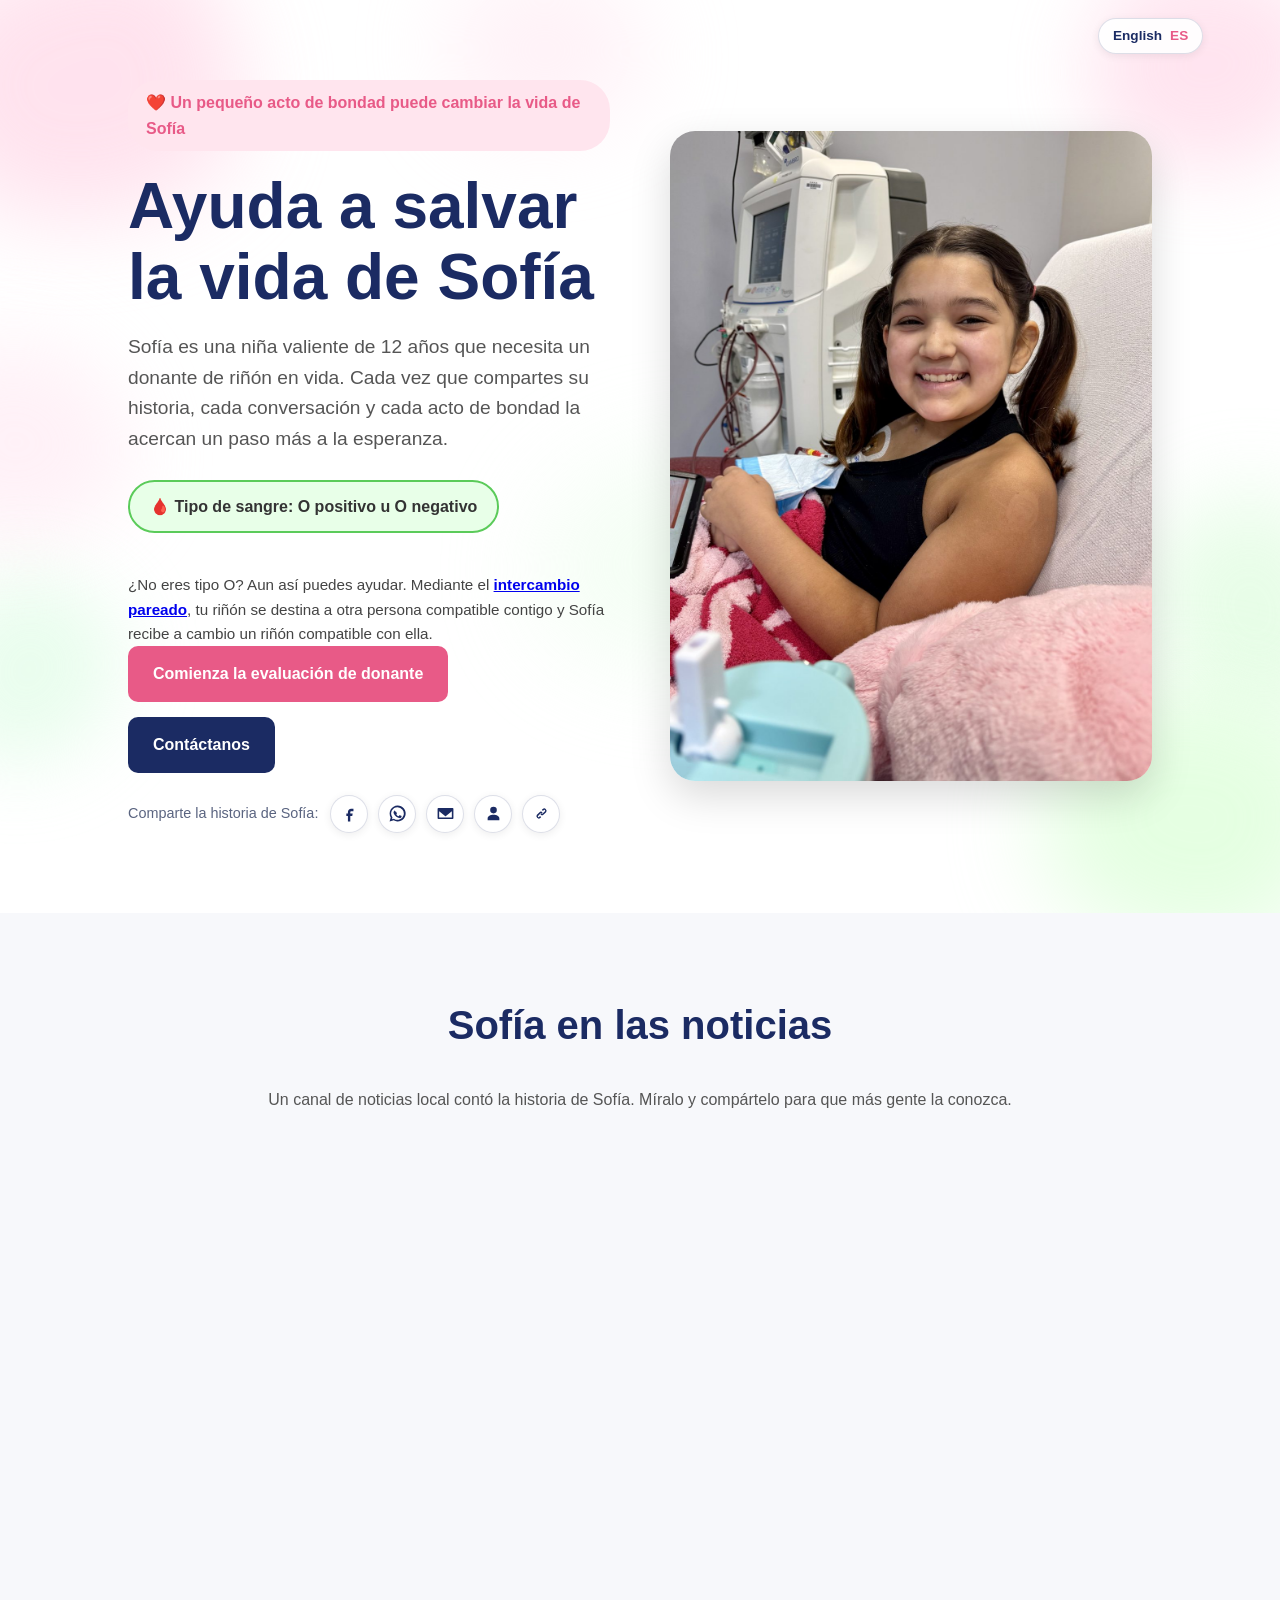
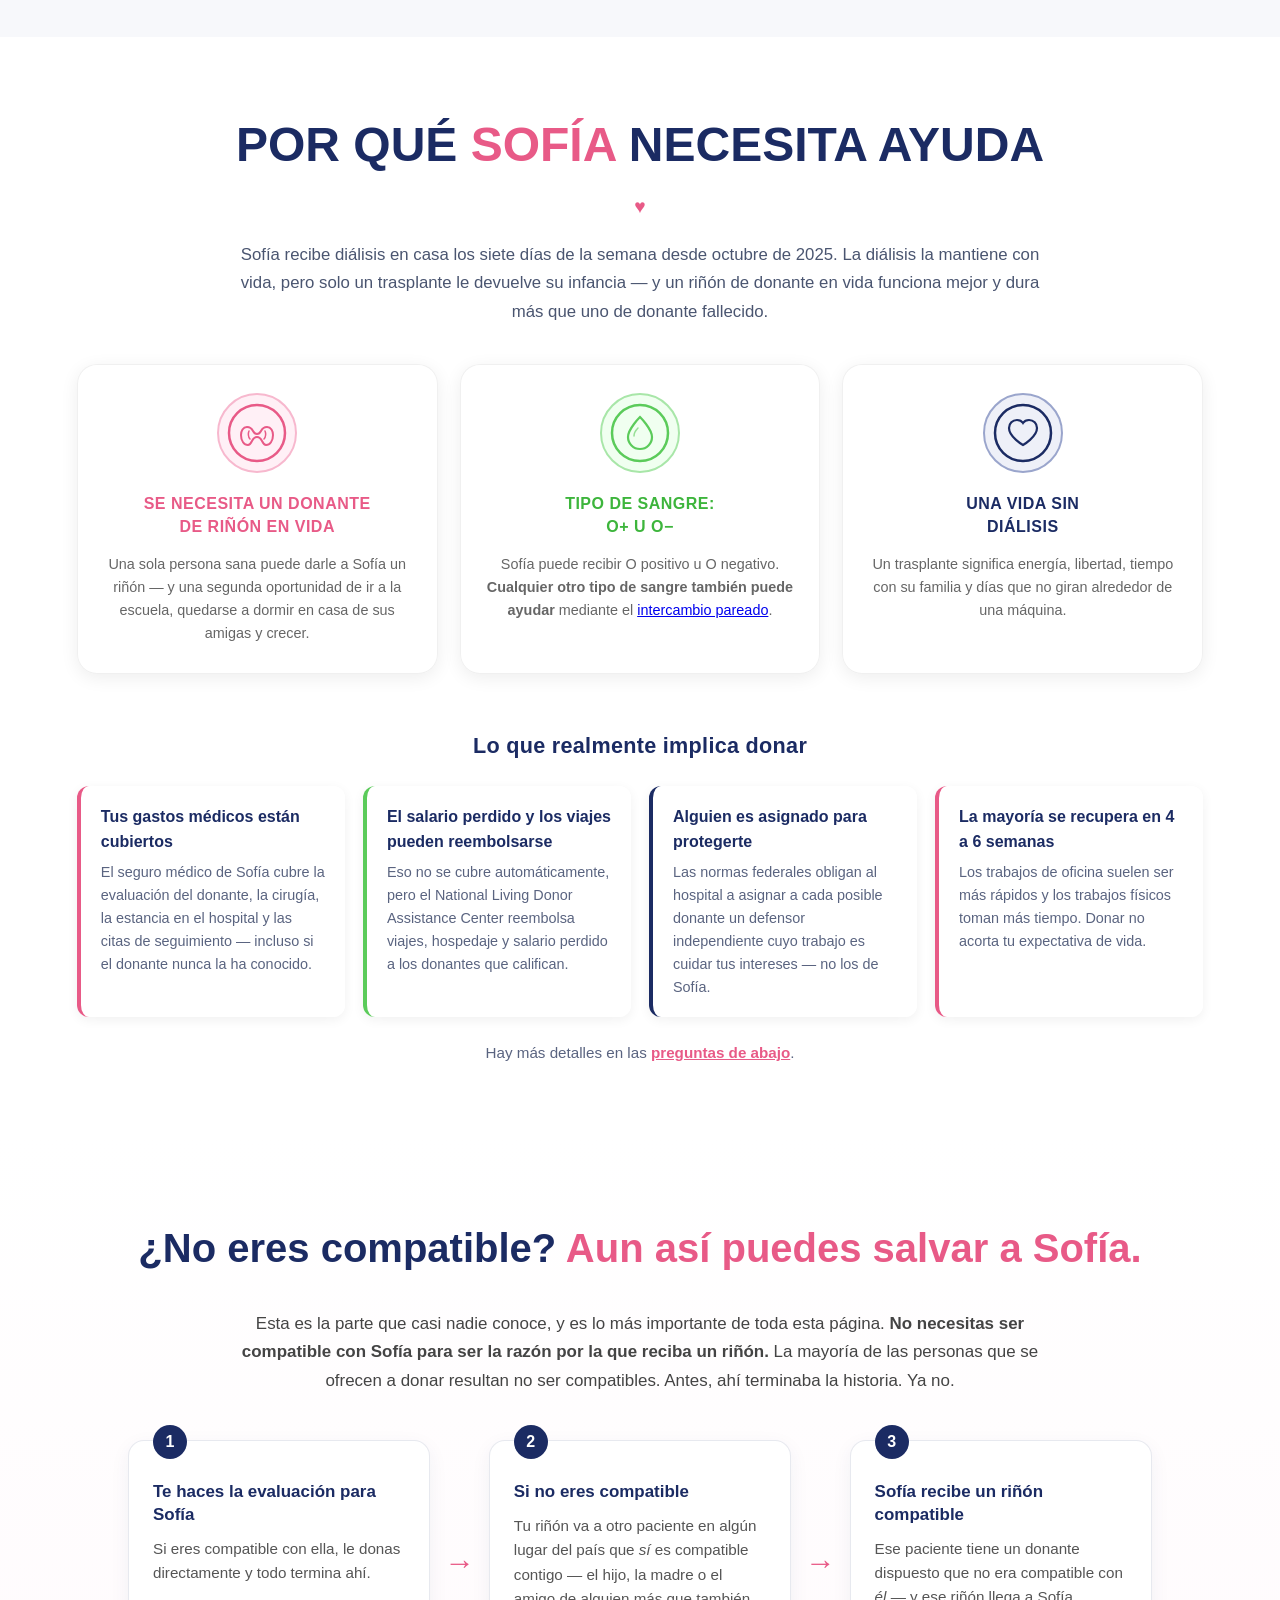
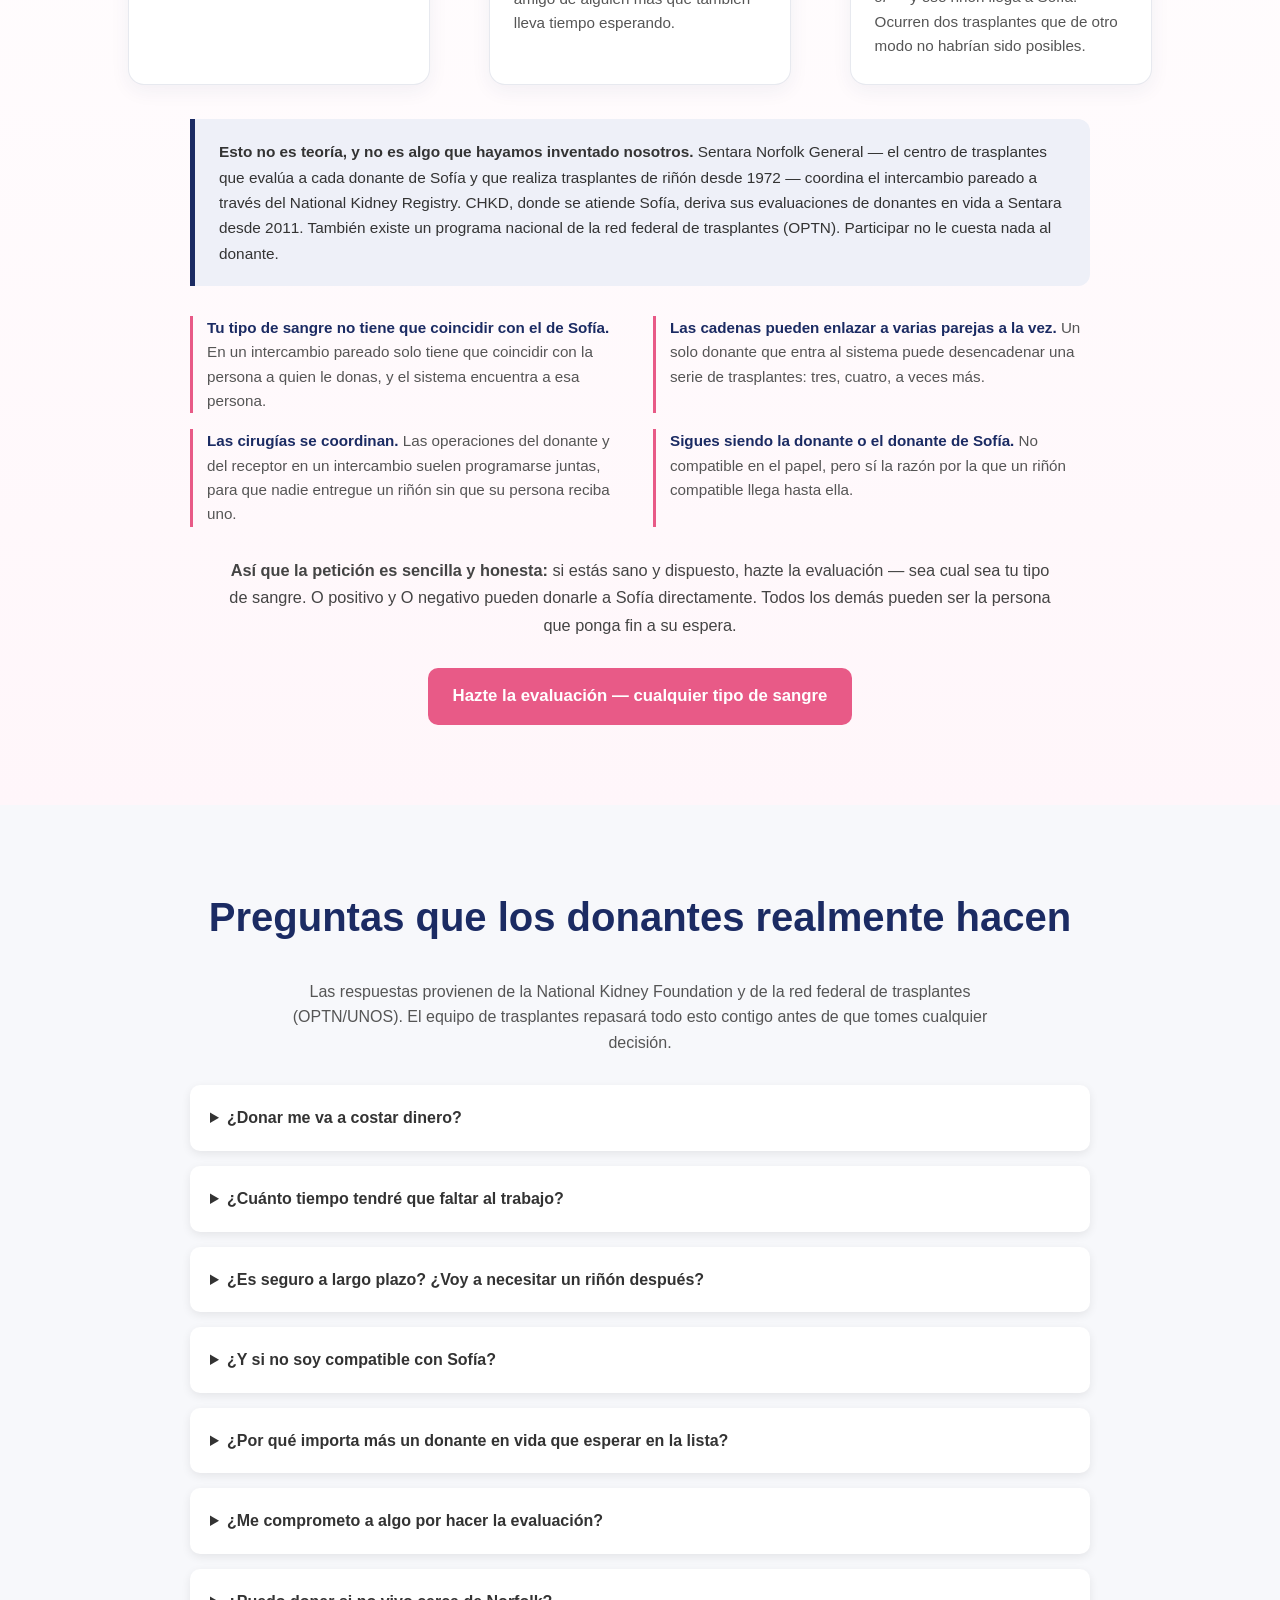
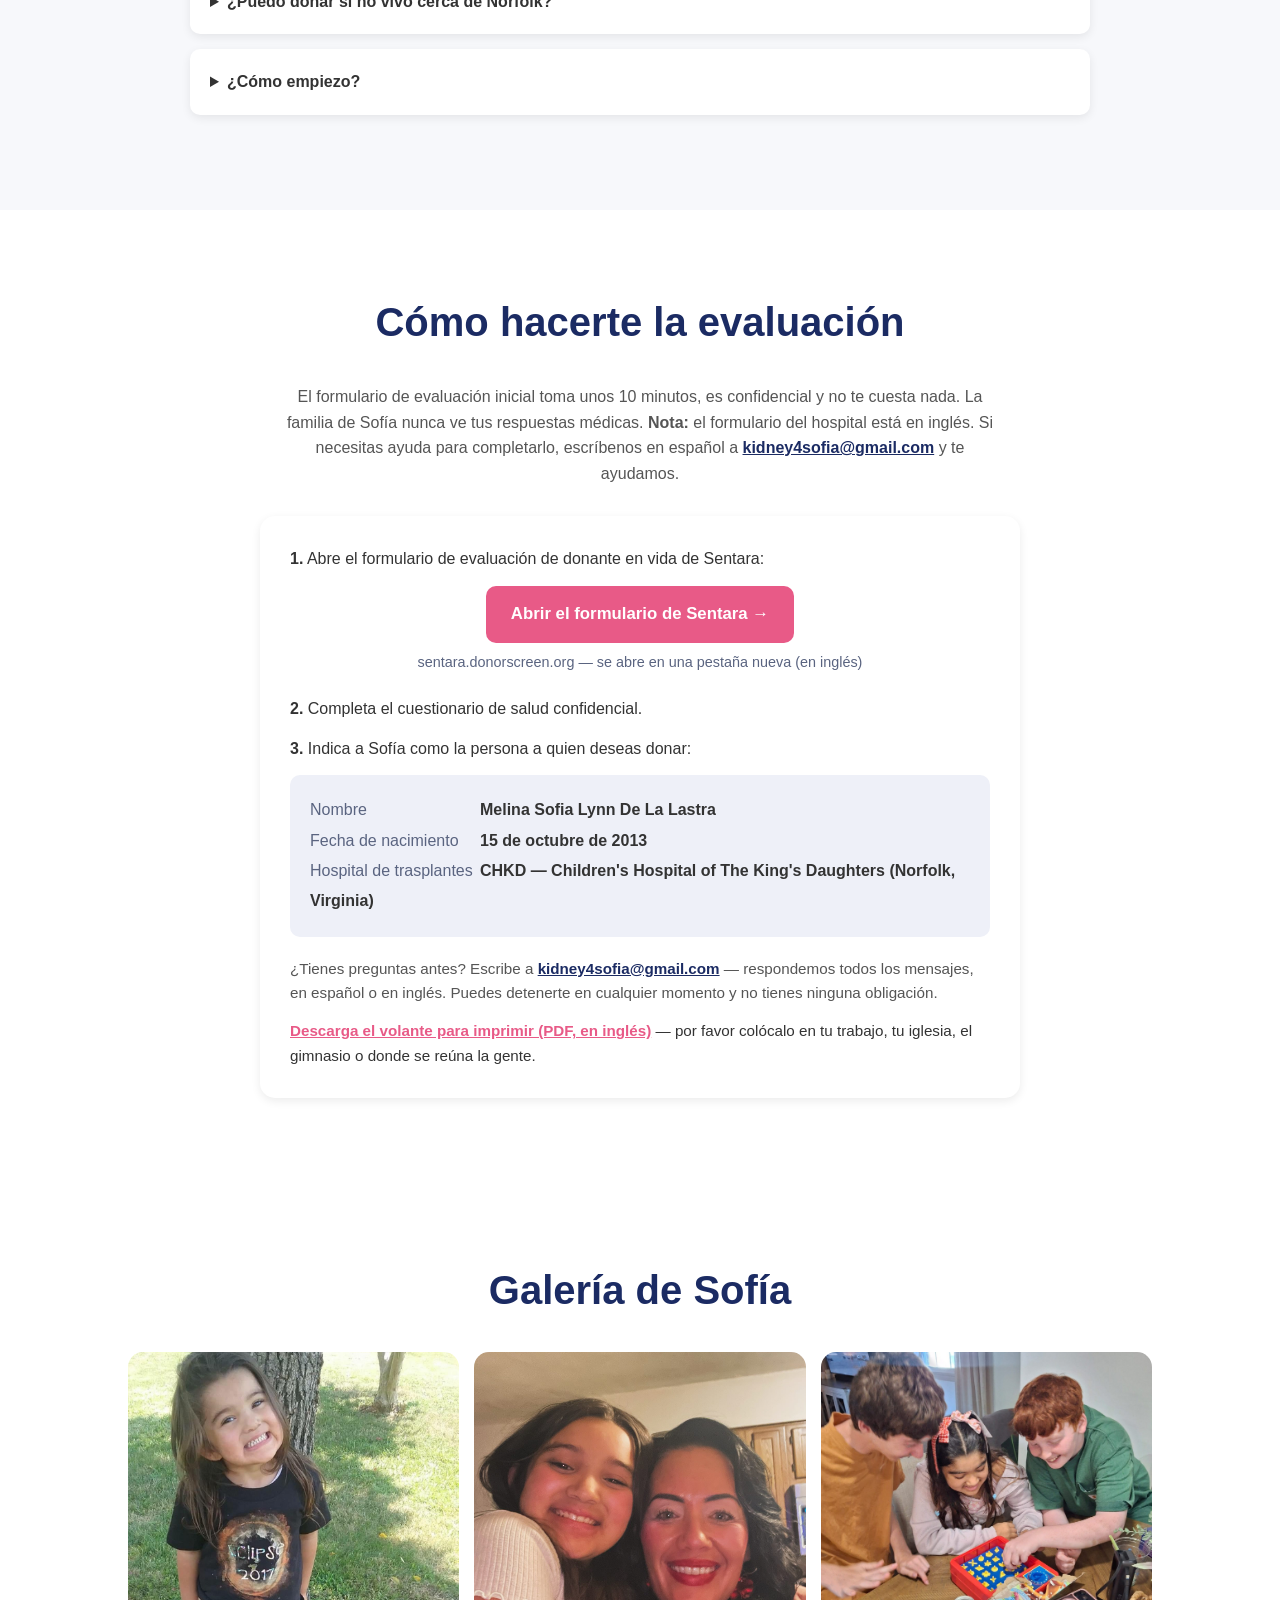
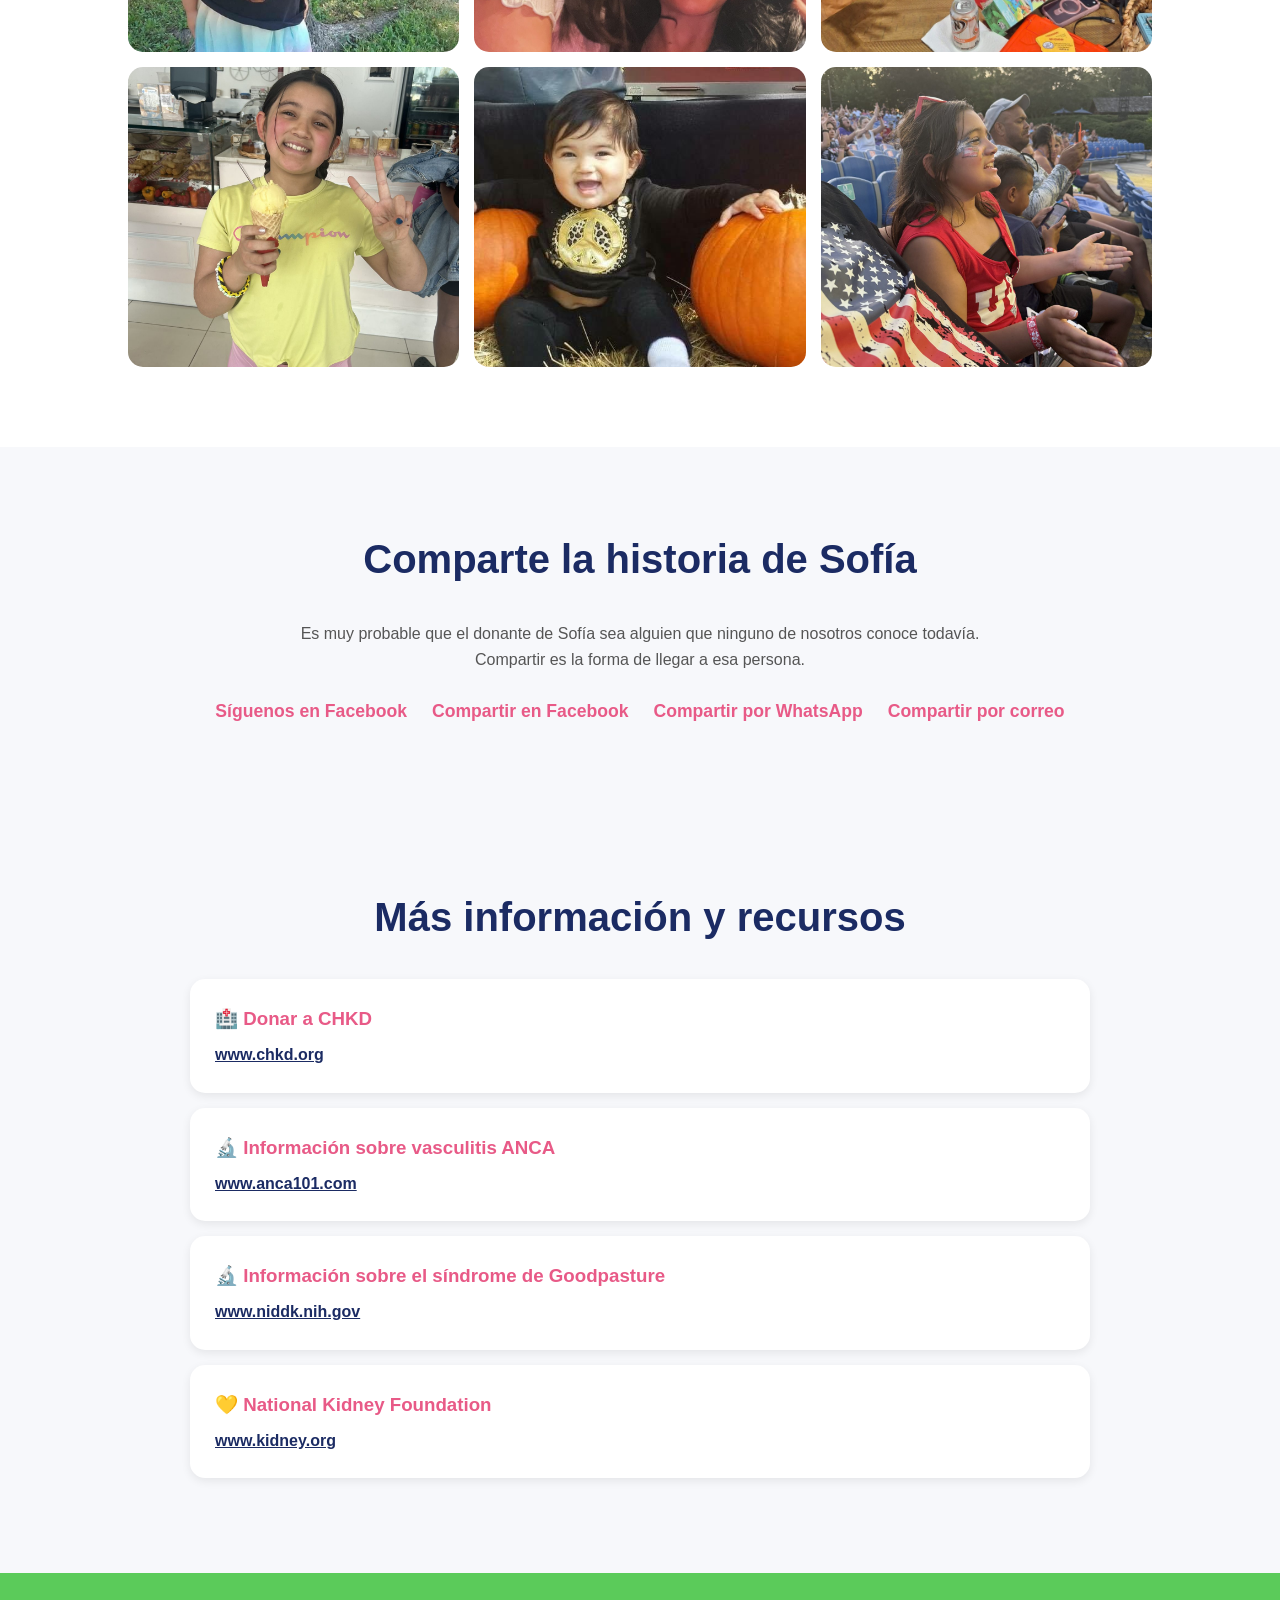
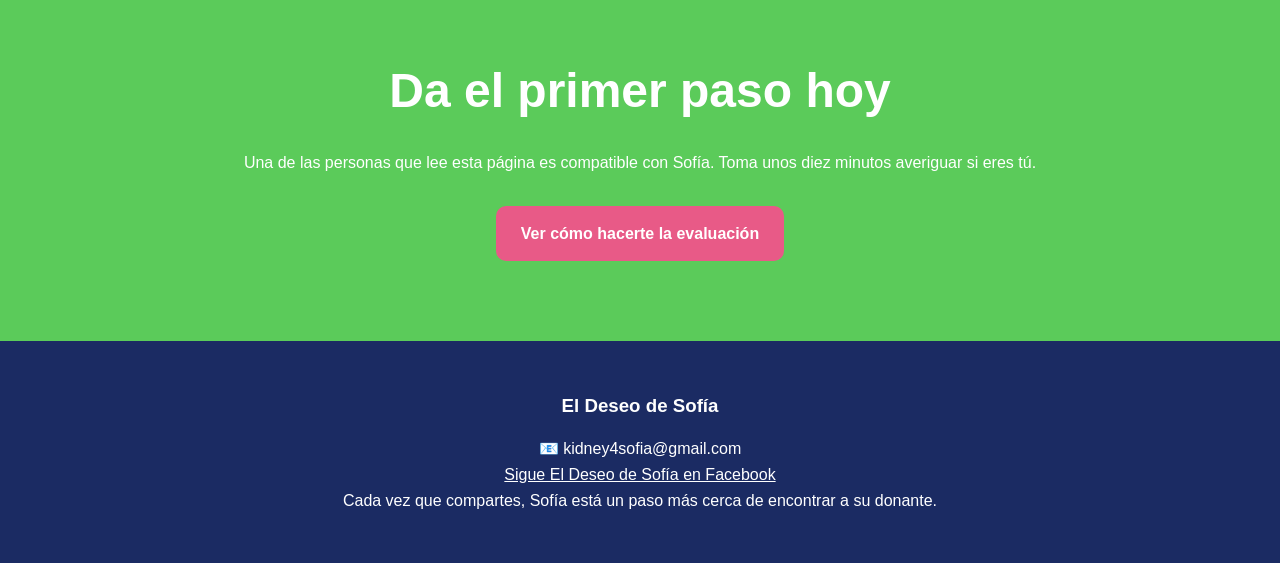
==== commit 5f4be8c7: "Add dedicated paired-exchange section (EN+ES), link it from hero/FAQ, add Sentara cost caveat" ====
--- a/es/index.html
+++ b/es/index.html
@@ -91,8 +91,8 @@
                 </div>
 
                 <p style="max-width:520px; margin:10px 0 0; font-size:0.95rem; color:#444;">
-                    ¿No eres tipo O? Aun así puedes ayudar. Mediante el <strong>intercambio pareado</strong>, tu riñón
-                    se destina a otra persona compatible contigo y Sofía recibe a cambio un riñón compatible con ella.
+                    ¿No eres tipo O? Aun así puedes ayudar. Mediante el <a href="#paired-exchange" onclick="gtag('event','pairex_scroll',{location:'hero'});"><strong>intercambio pareado</strong></a>,
+                    tu riñón se destina a otra persona compatible contigo y Sofía recibe a cambio un riñón compatible con ella.
                 </p>
  
                 <div class="buttons">
@@ -239,7 +239,7 @@
 
             <p>
                 Sofía puede recibir O positivo u O negativo. <strong>Cualquier otro tipo de sangre también
-                puede ayudar</strong> mediante el intercambio pareado.
+                puede ayudar</strong> mediante el <a href="#paired-exchange">intercambio pareado</a>.
             </p>
 
         </div>
@@ -301,6 +301,88 @@
 
 </section>
 
+    <!-- PAIRED EXCHANGE -->
+
+    <section class="section pairex" id="paired-exchange">
+
+        <h2>¿No eres compatible? <span>Aun así puedes salvar a Sofía.</span></h2>
+
+        <p class="pairex-lead">
+            Esta es la parte que casi nadie conoce, y es lo más importante de toda esta página.
+            <strong>No necesitas ser compatible con Sofía para ser la razón por la que reciba un riñón.</strong>
+            La mayoría de las personas que se ofrecen a donar resultan no ser compatibles. Antes, ahí terminaba
+            la historia. Ya no.
+        </p>
+
+        <div class="pairex-steps">
+
+            <div class="pairex-step">
+                <span class="pairex-num">1</span>
+                <h3>Te haces la evaluación para Sofía</h3>
+                <p>
+                    Si eres compatible con ella, le donas directamente y todo termina ahí.
+                </p>
+            </div>
+
+            <div class="pairex-arrow" aria-hidden="true">&rarr;</div>
+
+            <div class="pairex-step">
+                <span class="pairex-num">2</span>
+                <h3>Si no eres compatible</h3>
+                <p>
+                    Tu riñón va a otro paciente en algún lugar del país que <em>sí</em> es compatible contigo
+                    &mdash; el hijo, la madre o el amigo de alguien más que también lleva tiempo esperando.
+                </p>
+            </div>
+
+            <div class="pairex-arrow" aria-hidden="true">&rarr;</div>
+
+            <div class="pairex-step">
+                <span class="pairex-num">3</span>
+                <h3>Sofía recibe un riñón compatible</h3>
+                <p>
+                    Ese paciente tiene un donante dispuesto que no era compatible con <em>él</em> &mdash; y ese
+                    riñón llega a Sofía. Ocurren dos trasplantes que de otro modo no habrían sido posibles.
+                </p>
+            </div>
+
+        </div>
+
+        <div class="pairex-note">
+            <strong>Esto no es teoría, y no es algo que hayamos inventado nosotros.</strong>
+            Sentara Norfolk General &mdash; el centro de trasplantes que evalúa a cada donante de Sofía y que
+            realiza trasplantes de riñón desde 1972 &mdash; coordina el intercambio pareado a través del National
+            Kidney Registry. CHKD, donde se atiende Sofía, deriva sus evaluaciones de donantes en vida a Sentara
+            desde 2011. También existe un programa nacional de la red federal de trasplantes (OPTN). Participar
+            no le cuesta nada al donante.
+        </div>
+
+        <div class="pairex-facts">
+            <div><strong>Tu tipo de sangre no tiene que coincidir con el de Sofía.</strong> En un intercambio
+            pareado solo tiene que coincidir con la persona a quien le donas, y el sistema encuentra a esa persona.</div>
+            <div><strong>Las cadenas pueden enlazar a varias parejas a la vez.</strong> Un solo donante que entra
+            al sistema puede desencadenar una serie de trasplantes: tres, cuatro, a veces más.</div>
+            <div><strong>Las cirugías se coordinan.</strong> Las operaciones del donante y del receptor en un
+            intercambio suelen programarse juntas, para que nadie entregue un riñón sin que su persona reciba uno.</div>
+            <div><strong>Sigues siendo la donante o el donante de Sofía.</strong> No compatible en el papel, pero
+            sí la razón por la que un riñón compatible llega hasta ella.</div>
+        </div>
+
+        <p class="pairex-cta-line">
+            <strong>Así que la petición es sencilla y honesta:</strong> si estás sano y dispuesto, hazte la
+            evaluación &mdash; sea cual sea tu tipo de sangre. O positivo y O negativo pueden donarle a Sofía
+            directamente. Todos los demás pueden ser la persona que ponga fin a su espera.
+        </p>
+
+        <div style="text-align:center;">
+            <a href="#how-to-be-screened" class="btn primary" style="font-size:1.05rem;"
+               onclick="gtag('event','screening_scroll',{location:'paired_exchange'});">
+                Hazte la evaluación &mdash; cualquier tipo de sangre
+            </a>
+        </div>
+
+    </section>
+
     <!-- FAQ -->
 
     <section class="section gray" id="faq">
@@ -322,7 +404,9 @@
                     <em>no</em> se cubre automáticamente es el salario perdido y los viajes. El National Living
                     Donor Assistance Center (NLDAC) reembolsa viajes, hospedaje, cuidado de dependientes y salario
                     perdido a los donantes que califican, y el trabajador social del centro de trasplantes te
-                    ayuda a solicitarlo.
+                    ayuda a solicitarlo. Una advertencia que conviene saber desde el principio, en palabras de la
+                    propia Sentara: si durante la evaluación se detecta una condición preexistente que requiere
+                    estudios adicionales, esa parte puede facturarse a tu propio seguro.
                 </p>
             </details>
 
@@ -351,11 +435,14 @@
             <details>
                 <summary>¿Y si no soy compatible con Sofía?</summary>
                 <p>
-                    Aun así puedes ayudarla. Mediante la donación pareada de riñón, tu riñón se destina a una
-                    persona compatible contigo, y el donante incompatible de esa persona le da a Sofía un riñón
-                    compatible con ella. Participar en el programa federal que coordina esto es gratuito, y tu tipo
-                    de sangre no tiene que coincidir con el de Sofía. Por eso vale la pena que se evalúen donantes
-                    de <strong>todos</strong> los tipos de sangre.
+                    Aun así puedes ayudarla, y es tan importante que le dedicamos
+                    <a href="#paired-exchange">una sección completa más arriba</a>. Mediante la donación pareada
+                    de riñón, tu riñón se destina a un paciente compatible contigo, y el donante dispuesto pero
+                    incompatible de ese paciente le da a Sofía un riñón compatible con ella. Sentara Norfolk
+                    General &mdash; el centro que evalúa a los donantes de Sofía &mdash; los coordina a través del
+                    National Kidney Registry, y la red federal de trasplantes tiene un programa nacional gratuito.
+                    Tu tipo de sangre no tiene que coincidir con el de Sofía. Por eso vale la pena que se evalúen
+                    donantes de <strong>todos</strong> los tipos de sangre.
                 </p>
             </details>
 
--- a/style.css
+++ b/style.css
@@ -861,3 +861,141 @@
 }
 
 }
+
+/* ==========================
+PAIRED EXCHANGE
+========================== */
+
+.pairex{
+background:linear-gradient(180deg,#fff 0%,#fff6fa 100%);
+}
+
+.pairex h2 span{
+color:#e85a87;
+}
+
+.pairex-lead{
+max-width:820px;
+margin:0 auto 44px;
+text-align:center;
+font-size:1.06rem;
+line-height:1.7;
+color:#444;
+}
+
+.pairex-steps{
+display:flex;
+align-items:stretch;
+justify-content:center;
+gap:14px;
+max-width:1080px;
+margin:0 auto 34px;
+}
+
+.pairex-step{
+flex:1;
+background:#fff;
+border:1px solid rgba(27,43,99,.1);
+border-radius:16px;
+padding:30px 24px 26px;
+box-shadow:0 6px 20px rgba(27,43,99,.06);
+position:relative;
+}
+
+.pairex-num{
+position:absolute;
+top:-16px;
+left:24px;
+width:34px;
+height:34px;
+border-radius:50%;
+background:#1b2b63;
+color:#fff;
+font-weight:bold;
+display:flex;
+align-items:center;
+justify-content:center;
+font-size:1rem;
+}
+
+.pairex-step h3{
+margin:10px 0 10px;
+font-size:1.06rem;
+color:#1b2b63;
+line-height:1.35;
+}
+
+.pairex-step p{
+margin:0;
+font-size:.95rem;
+line-height:1.6;
+color:#555;
+}
+
+.pairex-arrow{
+align-self:center;
+color:#e85a87;
+font-size:1.9rem;
+font-weight:bold;
+flex:0 0 auto;
+}
+
+.pairex-note{
+max-width:900px;
+margin:0 auto 30px;
+background:#eef0f8;
+border-left:5px solid #1b2b63;
+border-radius:0 12px 12px 0;
+padding:20px 24px;
+font-size:.96rem;
+line-height:1.65;
+color:#333;
+}
+
+.pairex-facts{
+display:grid;
+grid-template-columns:repeat(2,1fr);
+gap:16px 26px;
+max-width:900px;
+margin:0 auto 30px;
+}
+
+.pairex-facts div{
+font-size:.95rem;
+line-height:1.6;
+color:#555;
+border-left:3px solid #e85a87;
+padding-left:14px;
+}
+
+.pairex-facts strong{
+color:#1b2b63;
+}
+
+.pairex-cta-line{
+max-width:840px;
+margin:0 auto 28px;
+text-align:center;
+font-size:1.02rem;
+line-height:1.7;
+color:#444;
+}
+
+@media(max-width:900px){
+
+.pairex-steps{
+flex-direction:column;
+gap:22px;
+}
+
+.pairex-arrow{
+transform:rotate(90deg);
+align-self:center;
+font-size:1.5rem;
+}
+
+.pairex-facts{
+grid-template-columns:1fr;
+}
+
+}
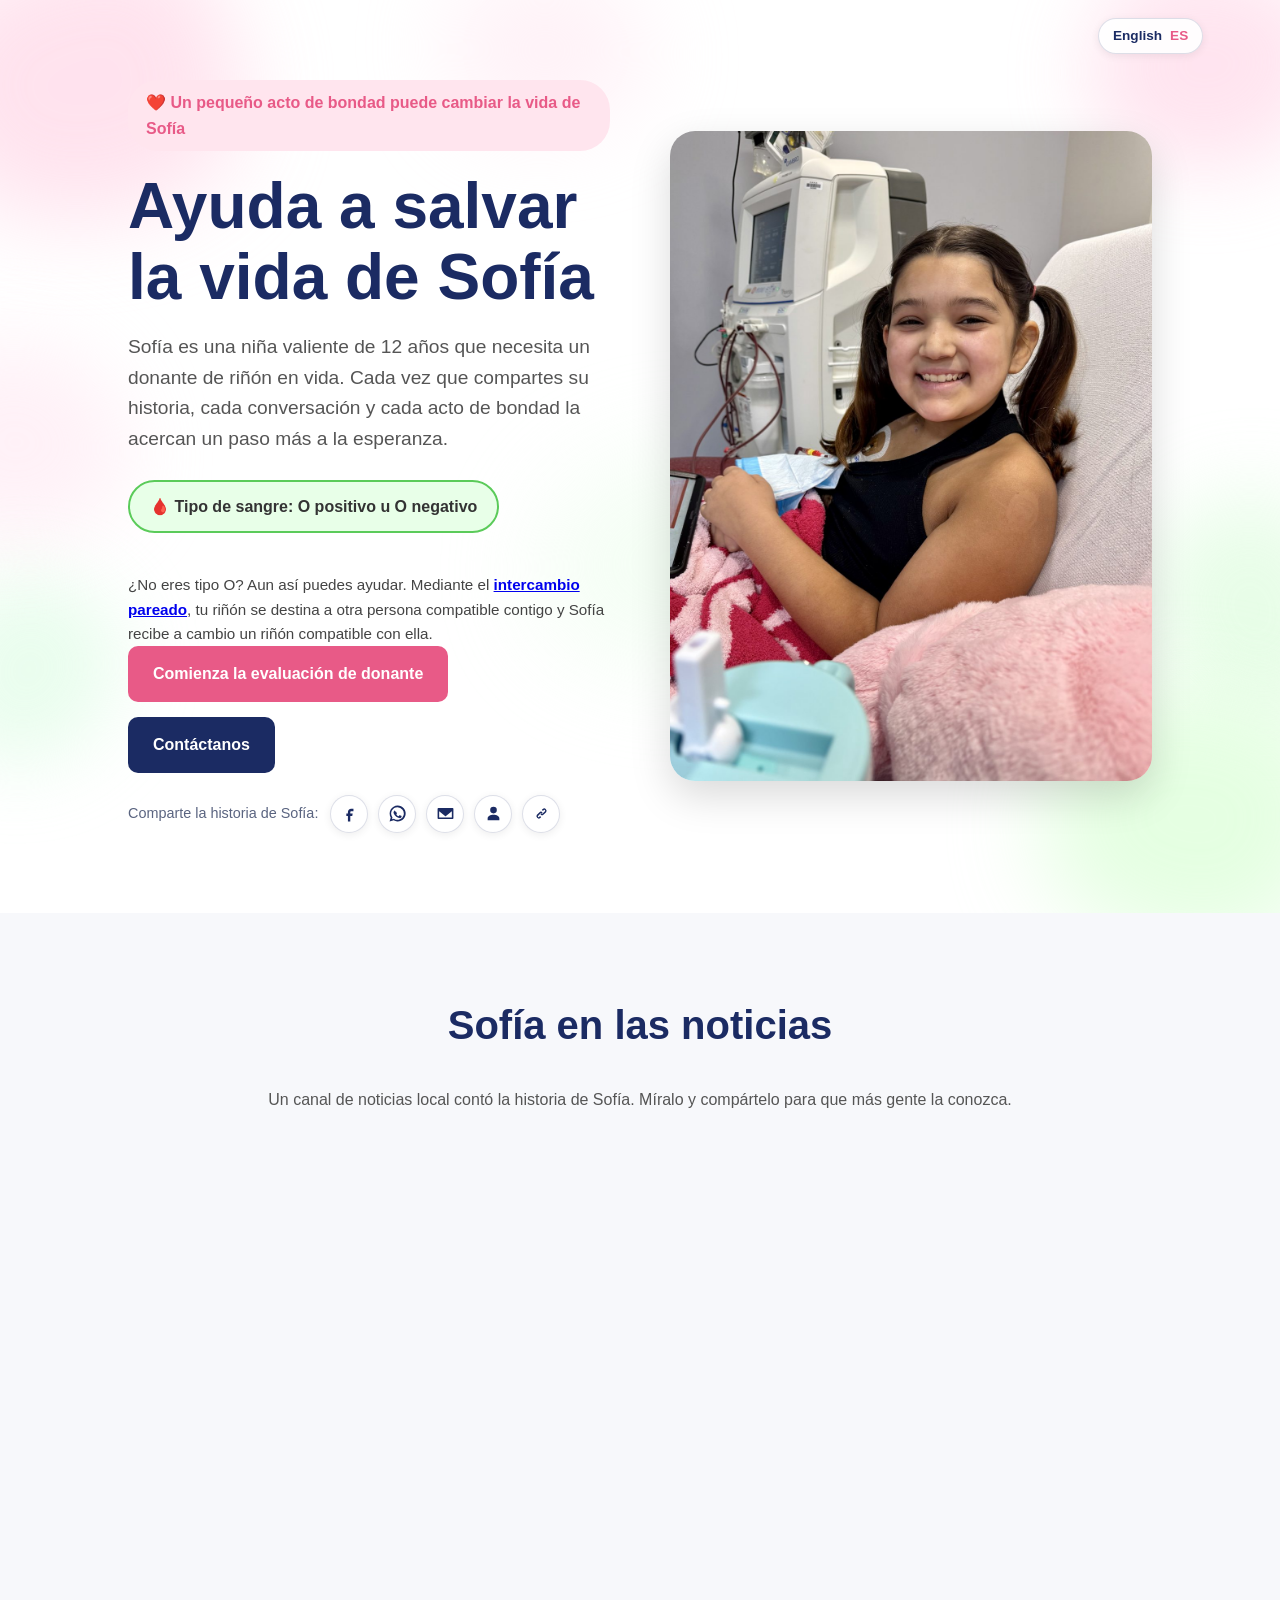
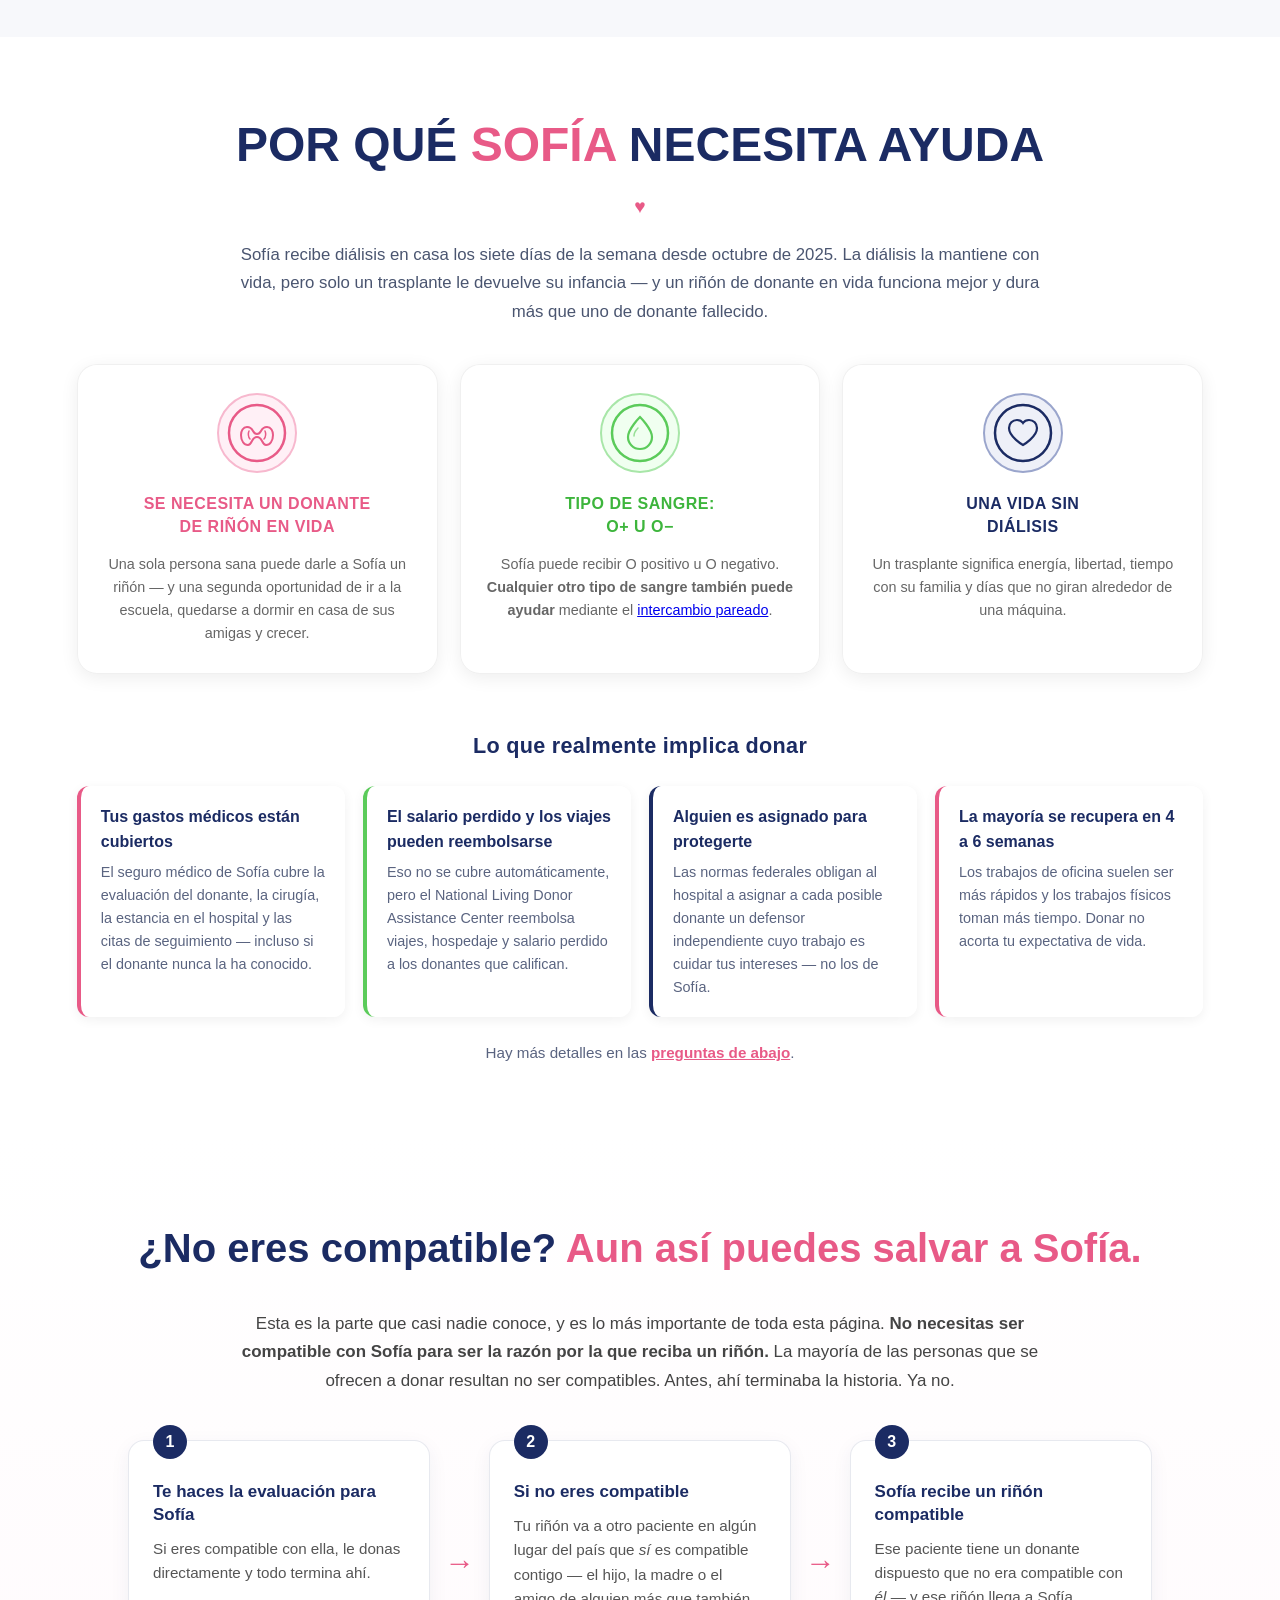
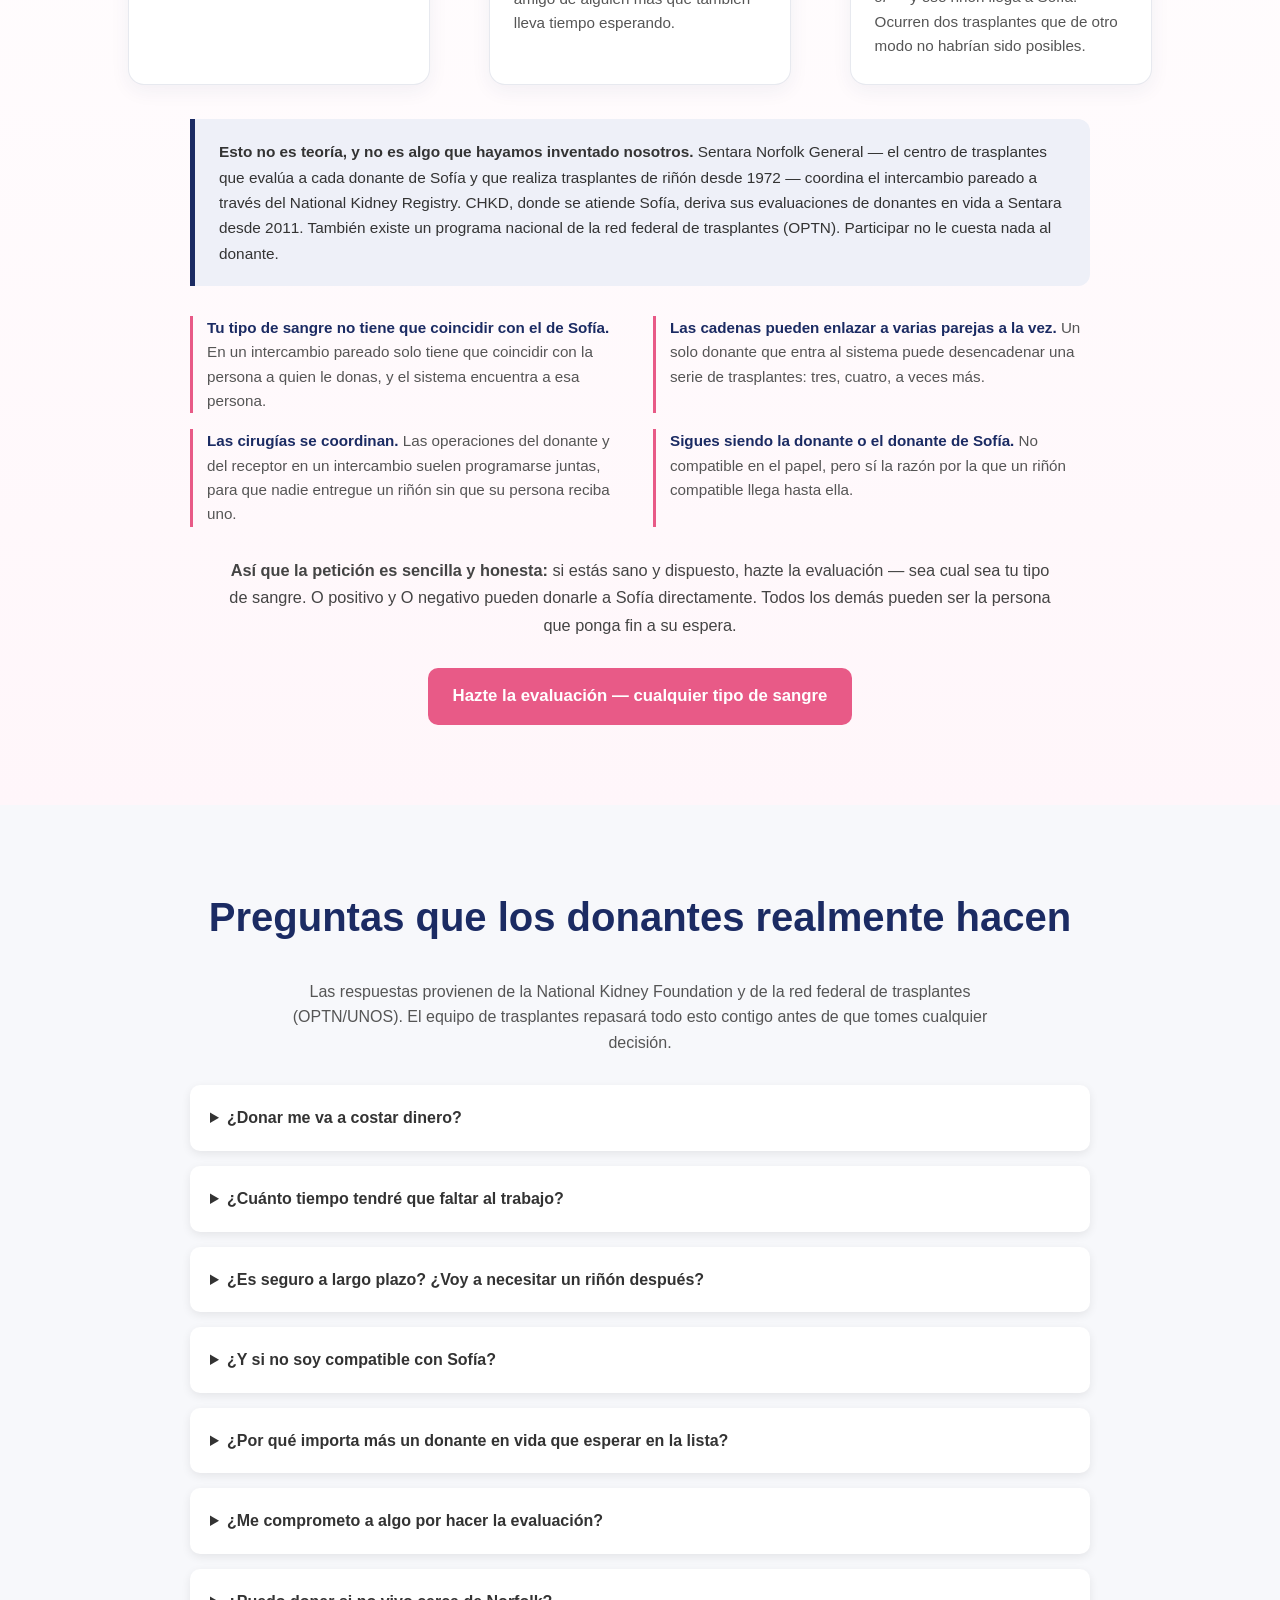
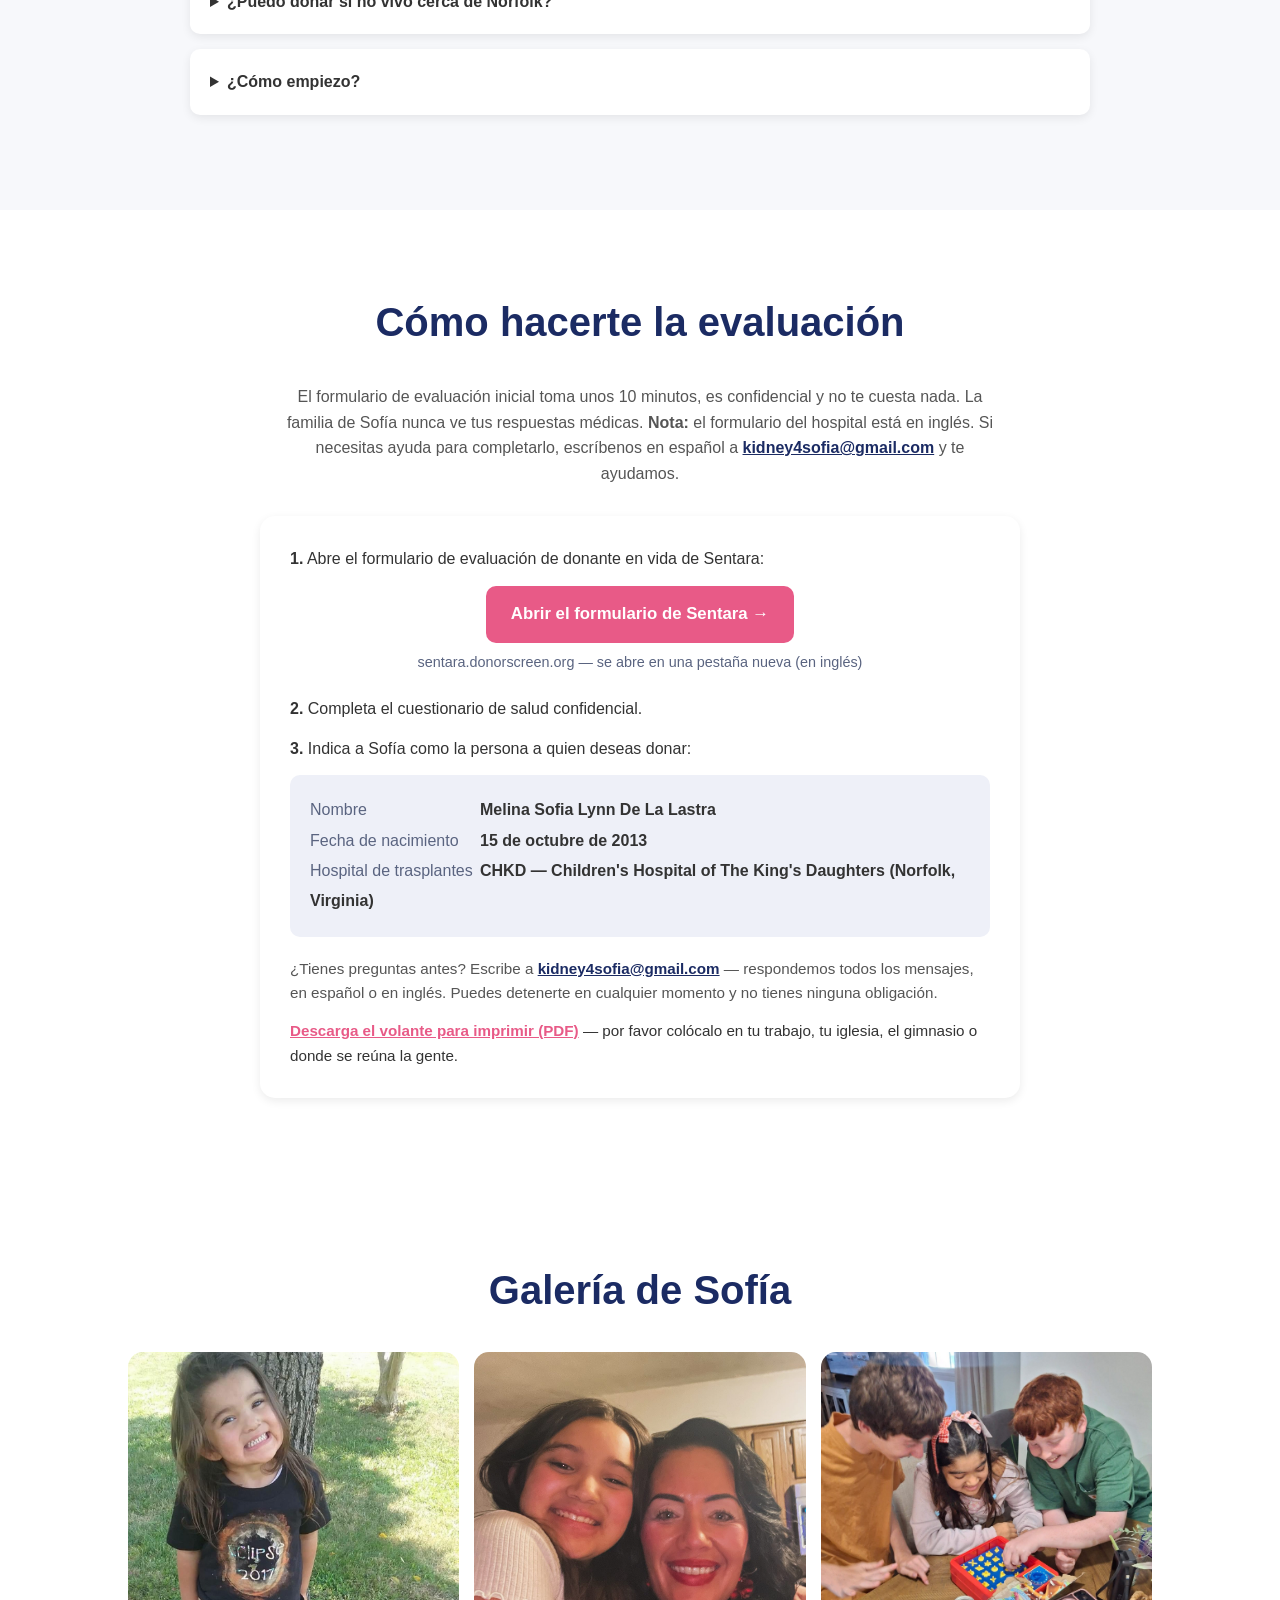
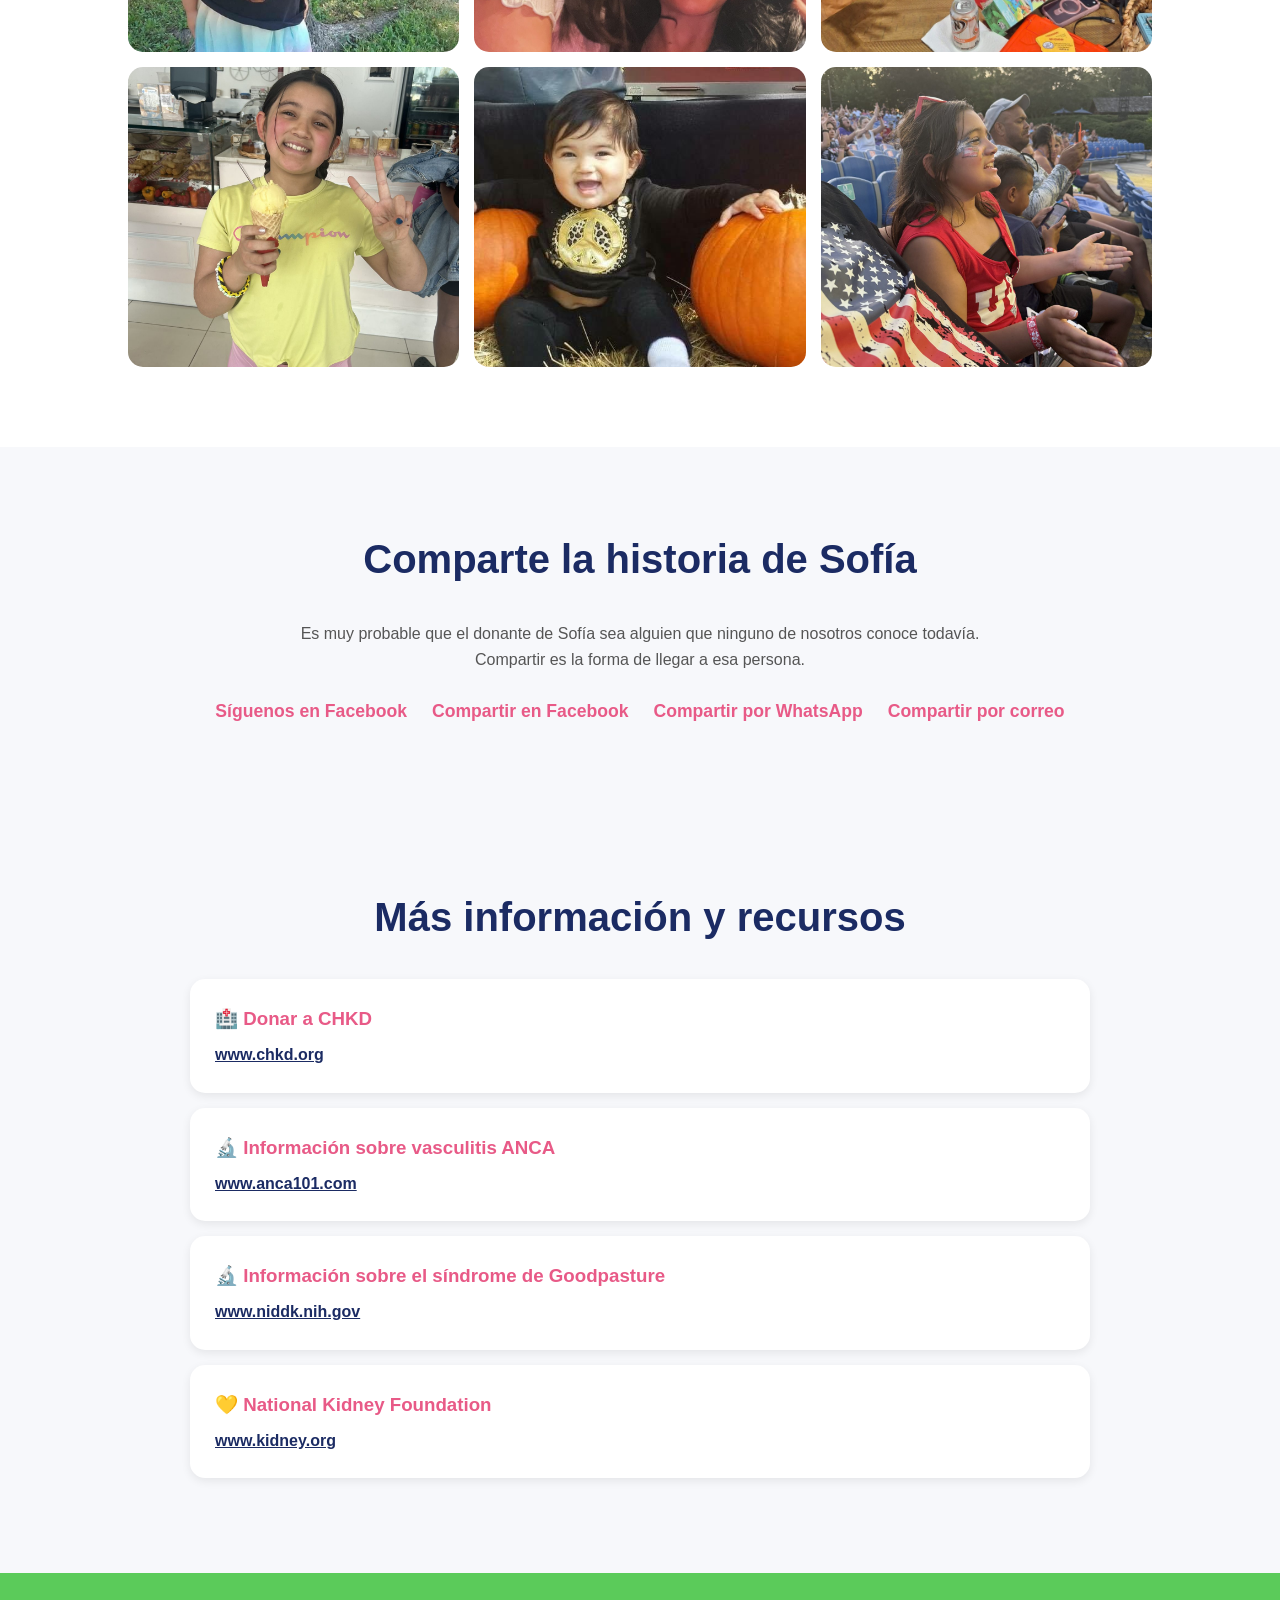
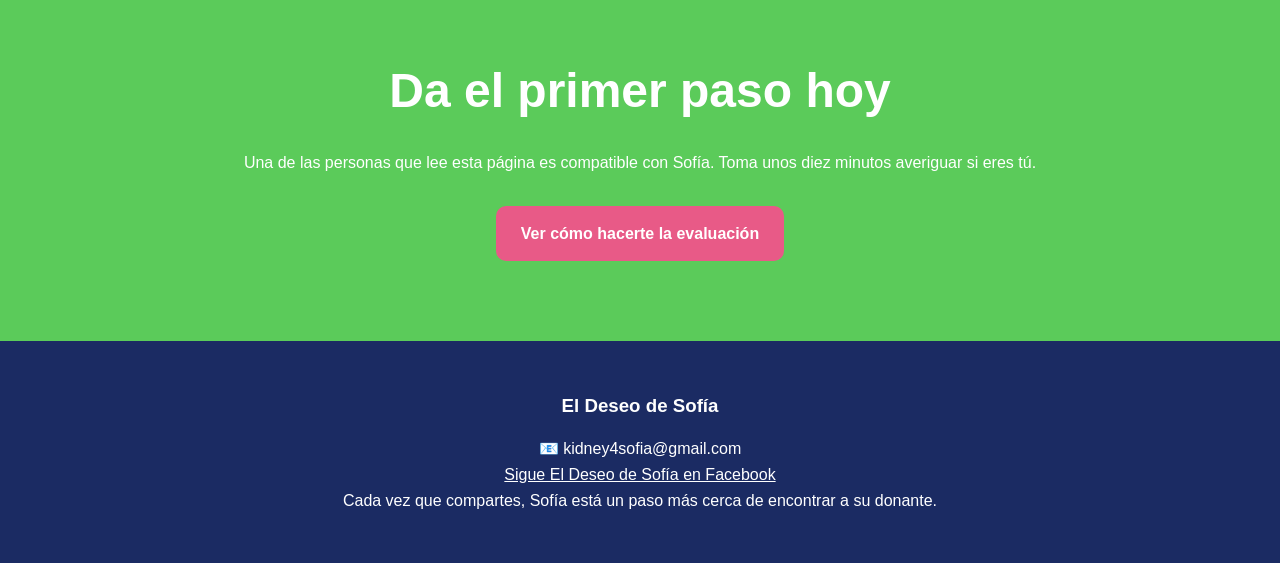
==== commit 62e2b9f4: "Add Spanish flyer PDF, update English flyer wording (paired exchange + accurate cost/recovery)" ====
--- a/es/index.html
+++ b/es/index.html
@@ -533,9 +533,9 @@
             </p>
 
             <p style="margin:14px 0 0; font-size:.95rem;">
-                <a href="../Sofias_Wish_Flyer.pdf" target="_blank"
+                <a href="../Sofias_Wish_Flyer_ES.pdf" target="_blank"
                    onclick="gtag('event','flyer_download');"
-                   style="color:#e85a87; font-weight:bold;">Descarga el volante para imprimir (PDF, en inglés)</a>
+                   style="color:#e85a87; font-weight:bold;">Descarga el volante para imprimir (PDF)</a>
                 &mdash; por favor colócalo en tu trabajo, tu iglesia, el gimnasio o donde se reúna la gente.
             </p>
 
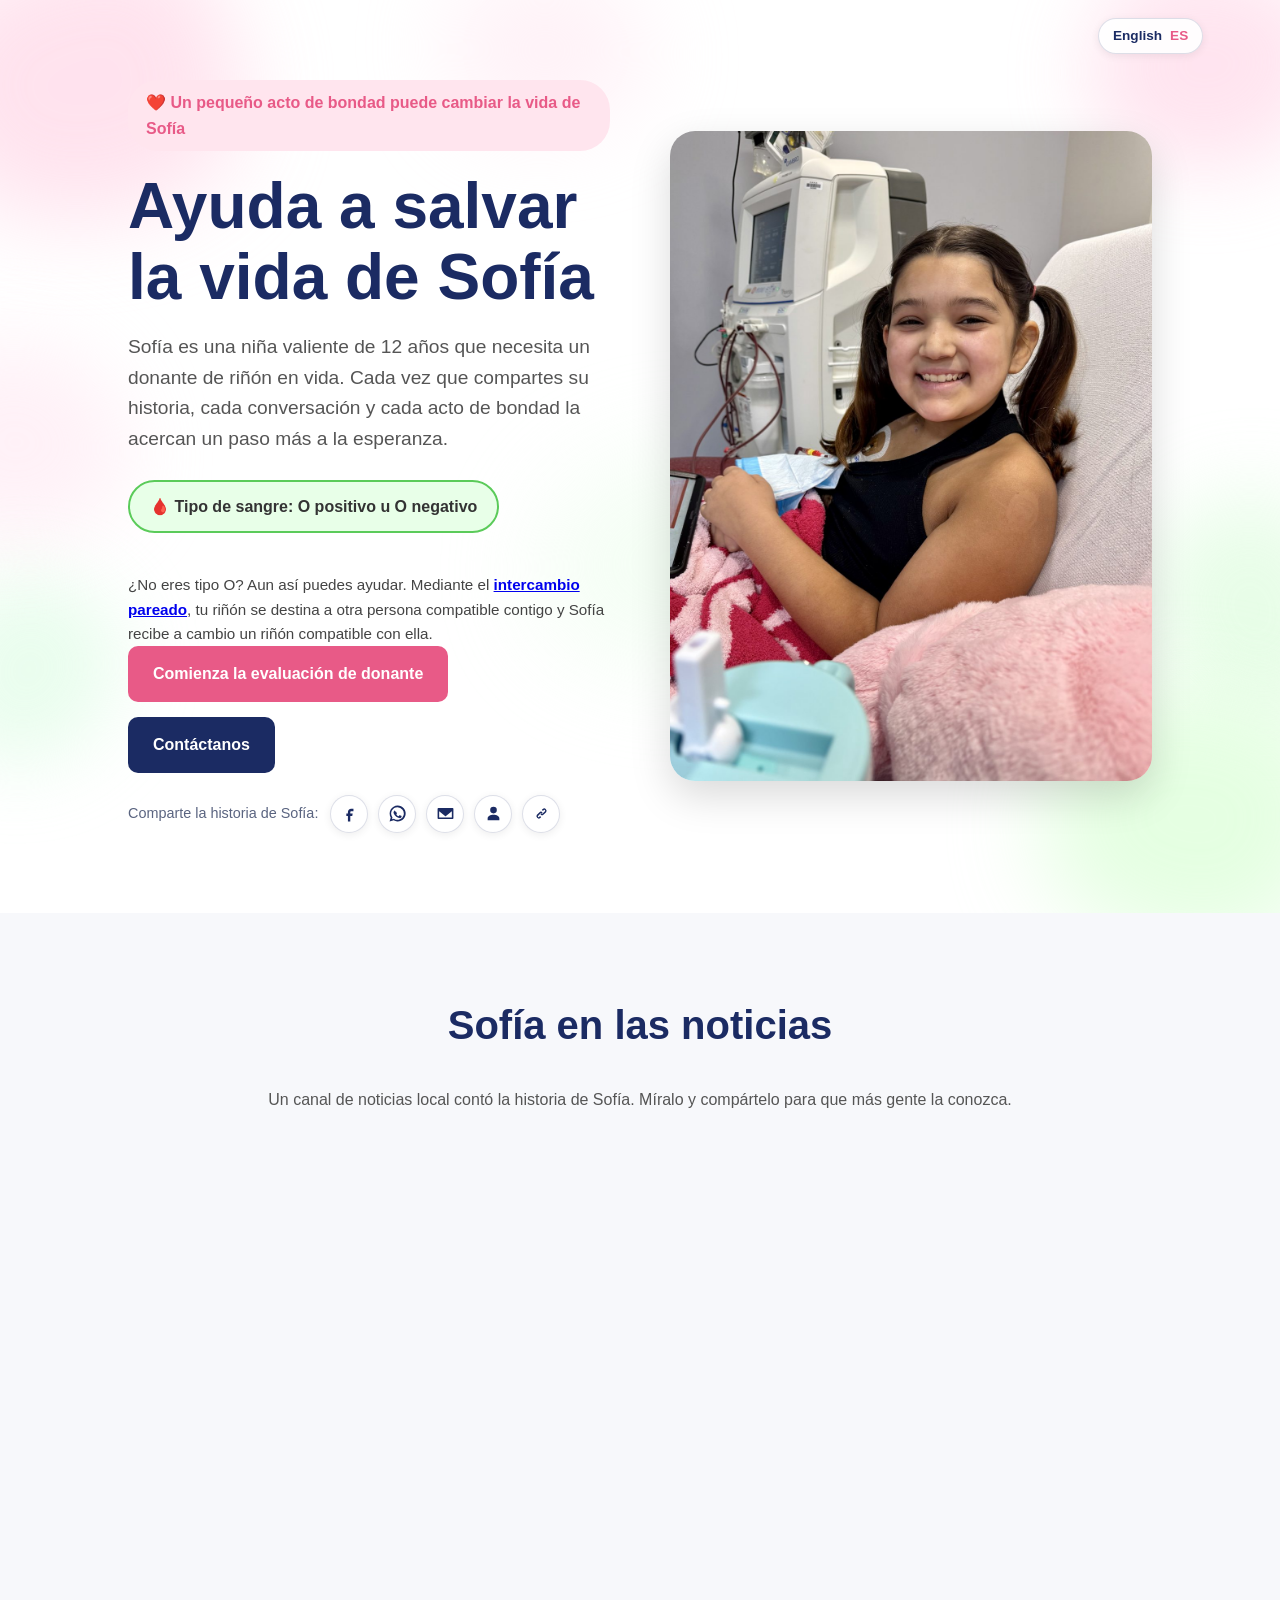
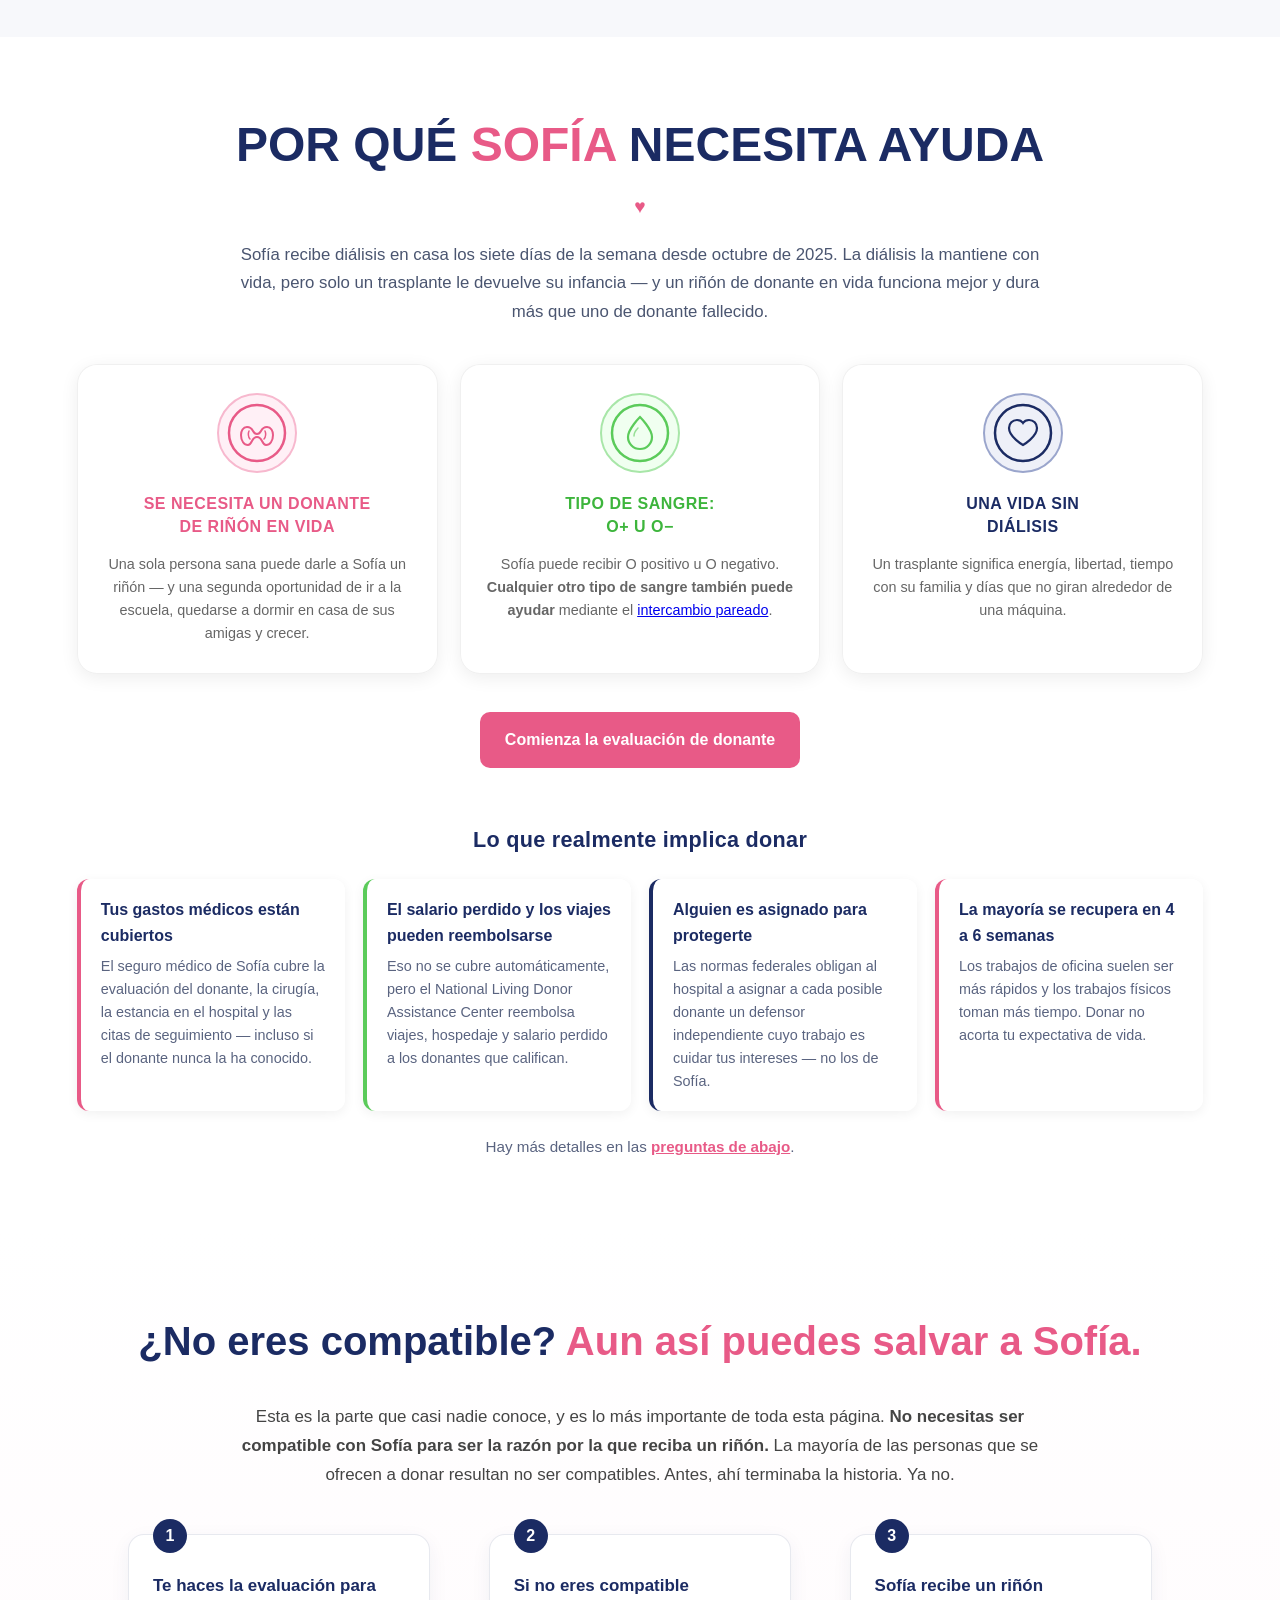
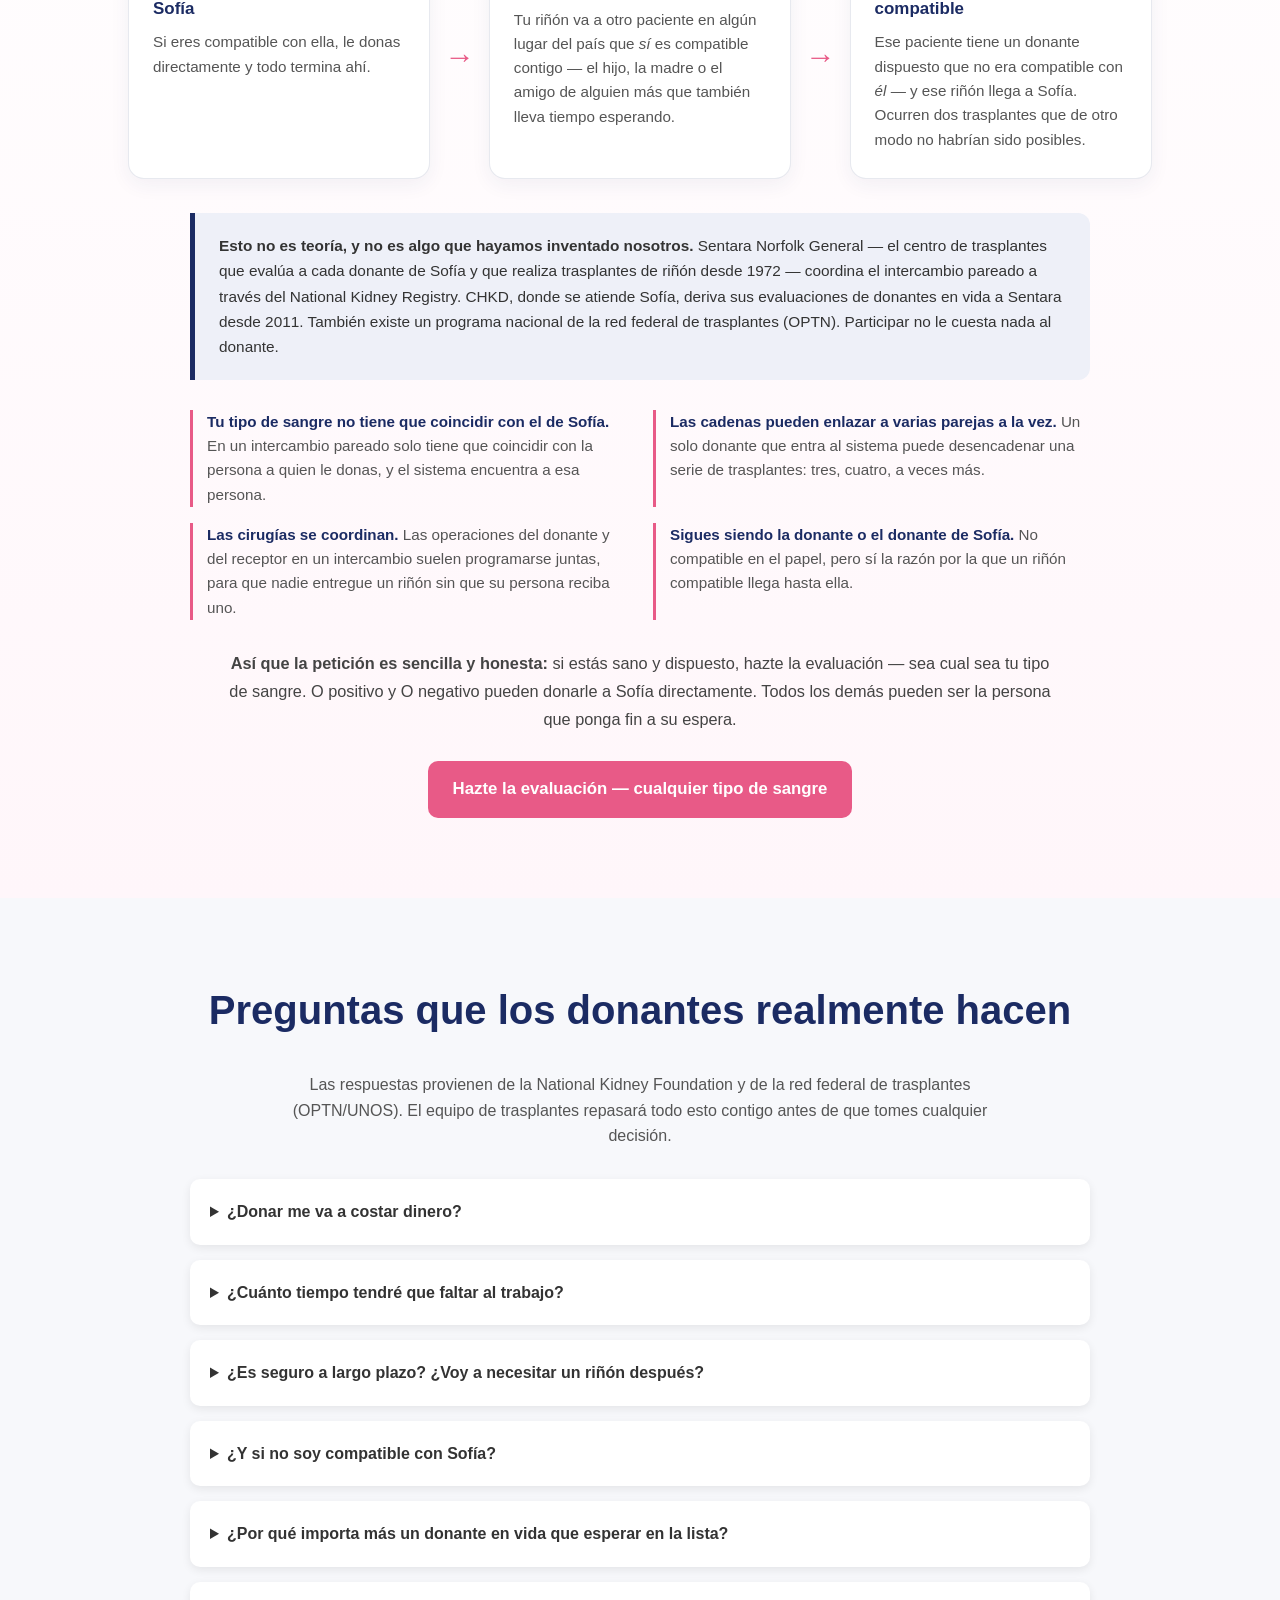
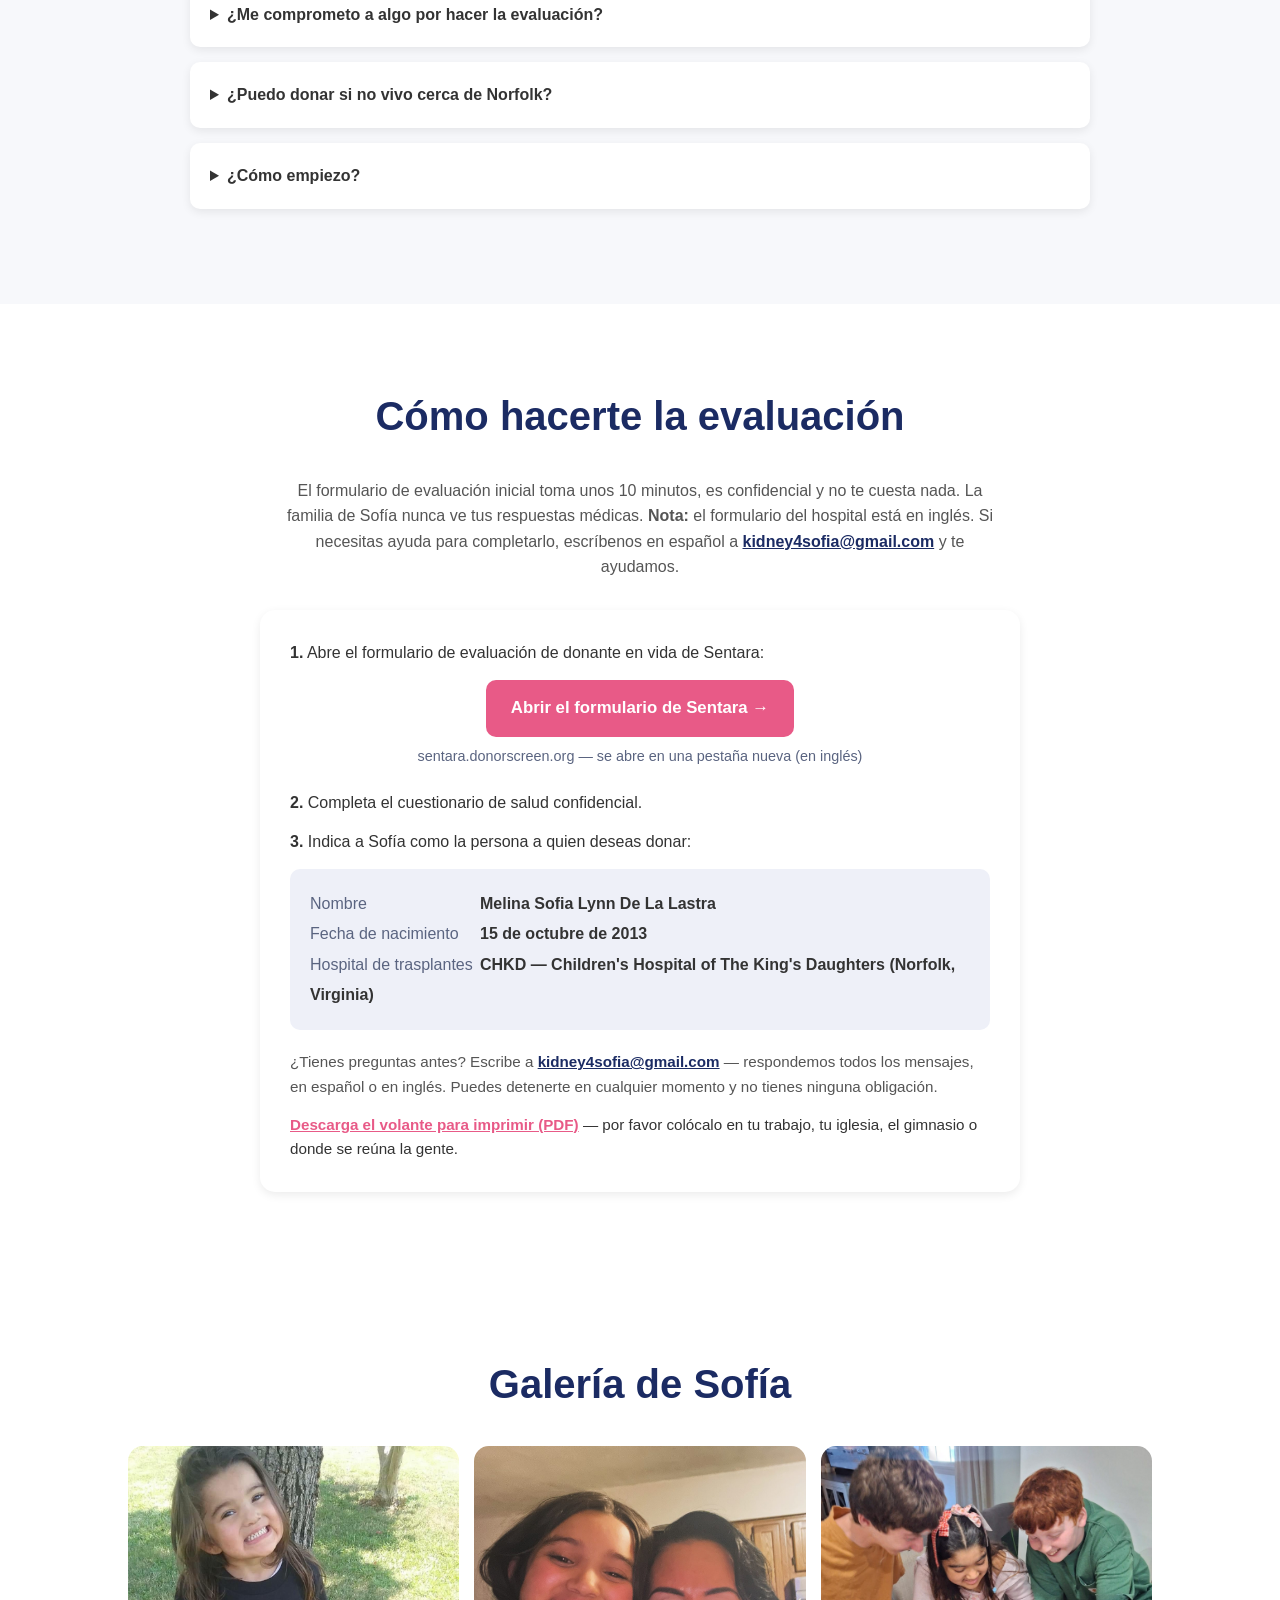
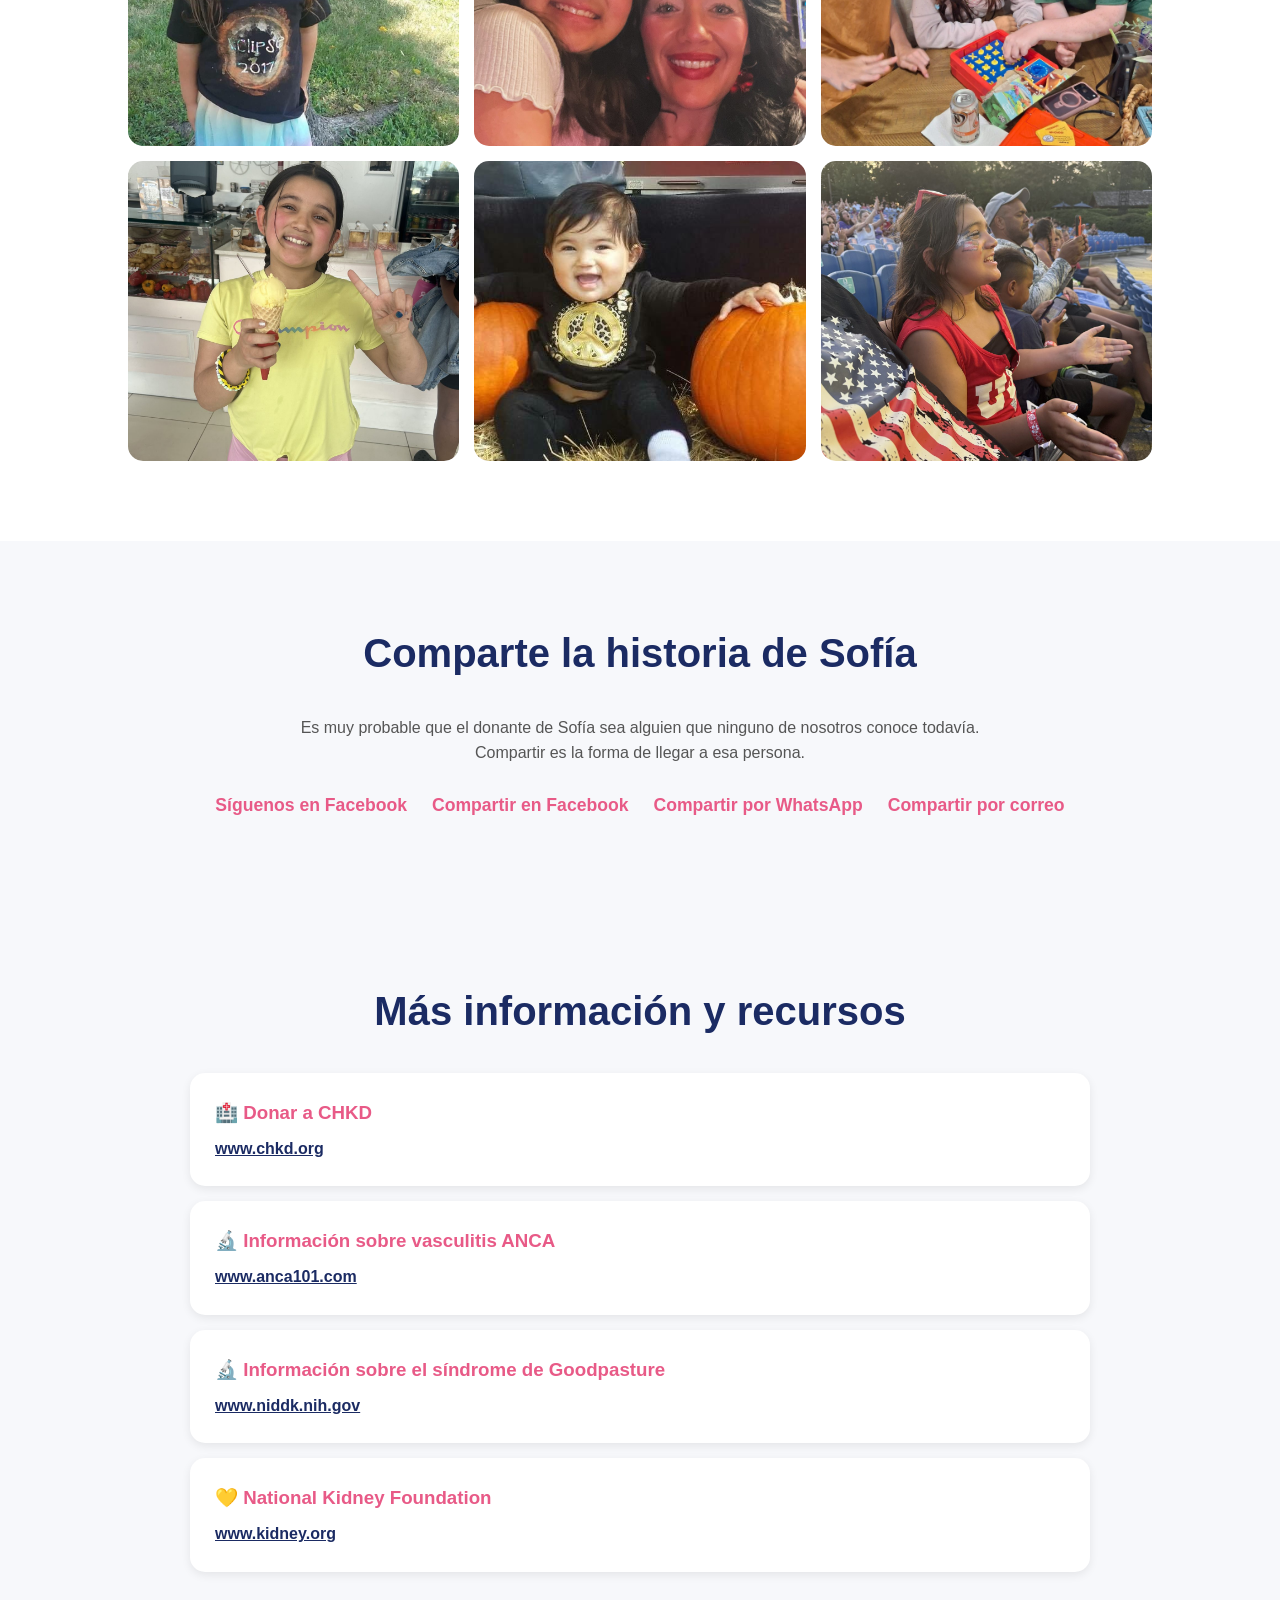
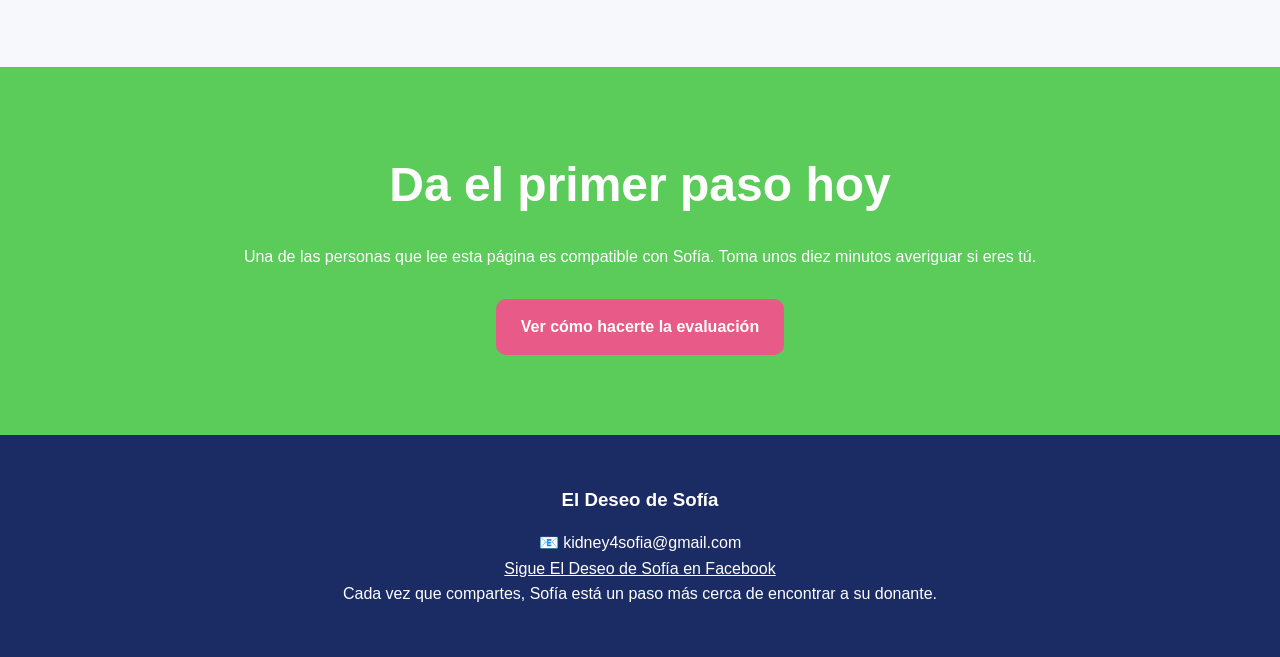
==== commit d926e071: "Add Start Donor Screening button above What Donating Actually Involves (EN+ES)" ====
--- a/es/index.html
+++ b/es/index.html
@@ -265,6 +265,13 @@
 
     </div>
 
+    <div class="why-cta">
+        <a href="#how-to-be-screened" class="btn primary"
+           onclick="gtag('event','screening_scroll',{location:'why_sofia'});">
+            Comienza la evaluación de donante
+        </a>
+    </div>
+
     <h3 class="facts-heading">Lo que realmente implica donar</h3>
 
     <div class="facts-strip">
--- a/style.css
+++ b/style.css
@@ -999,3 +999,8 @@
 }
 
 }
+
+.why-cta{
+text-align:center;
+margin:38px 0 6px;
+}
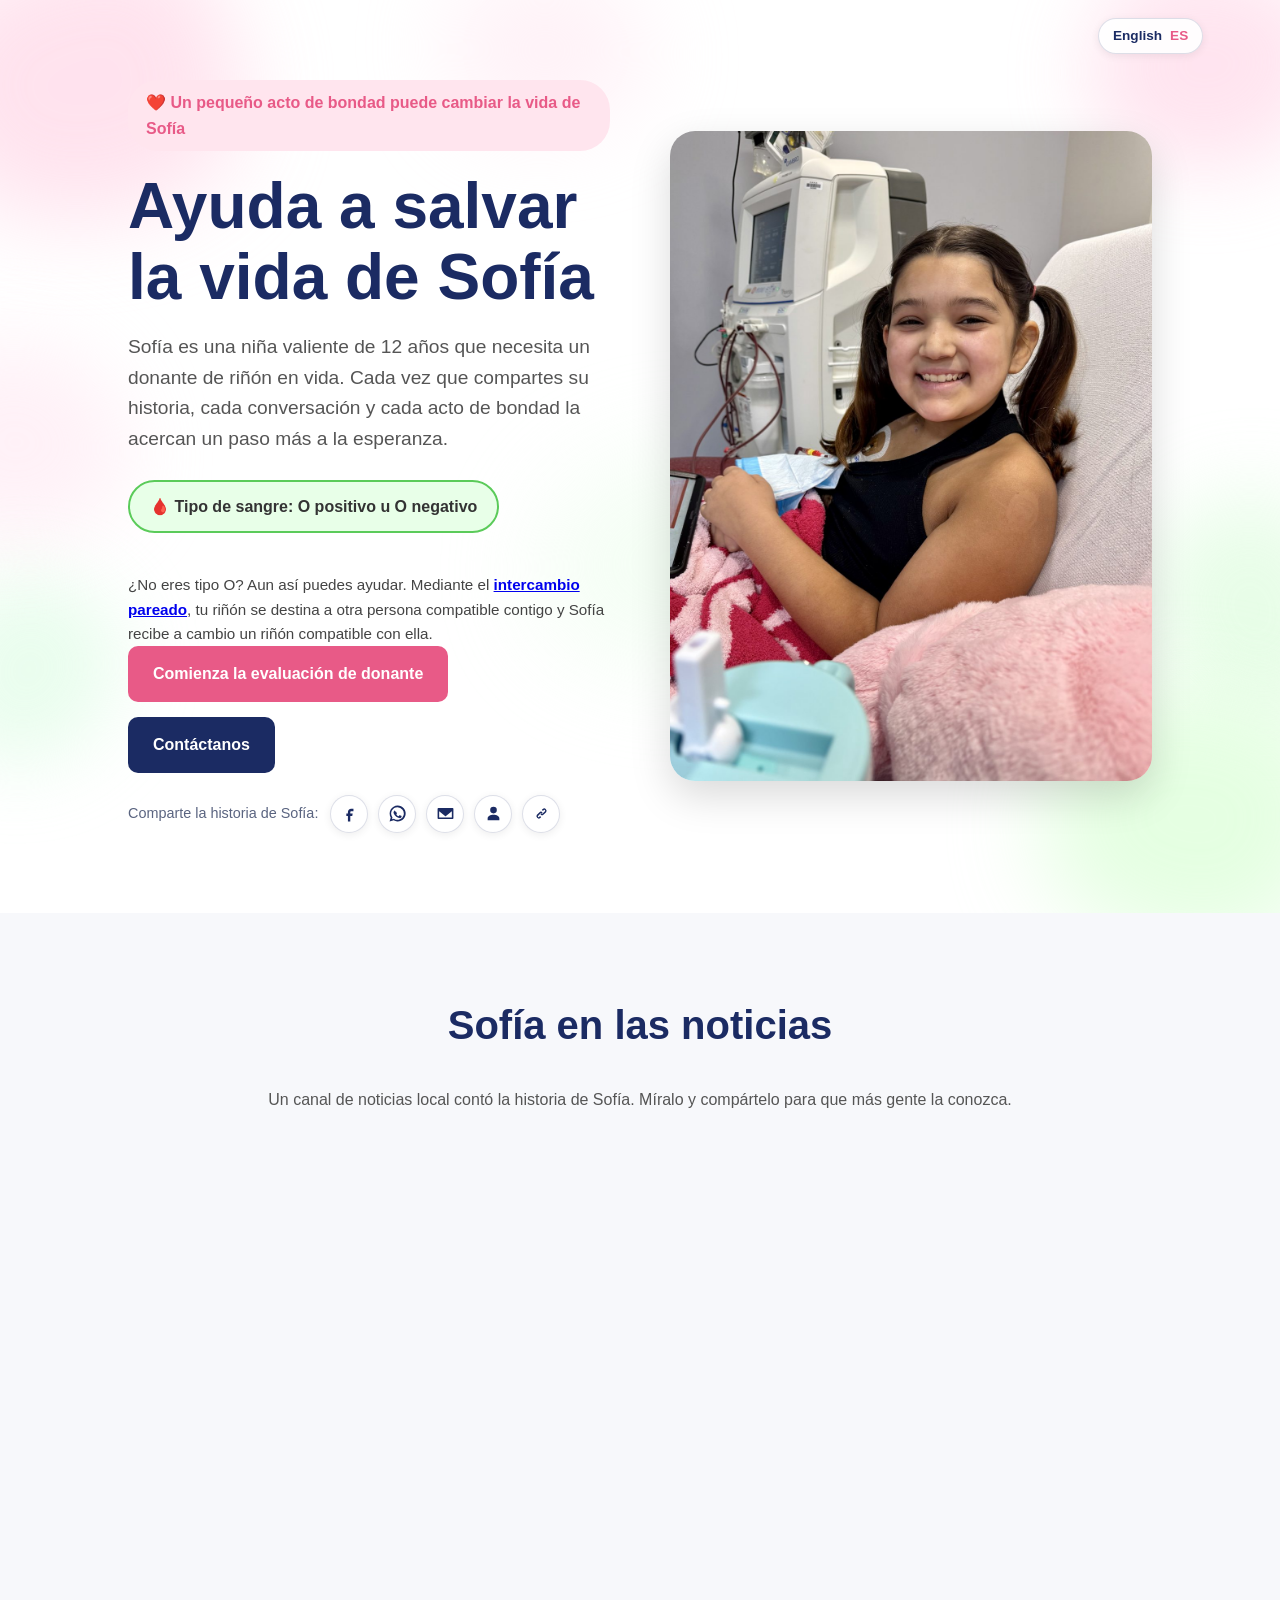
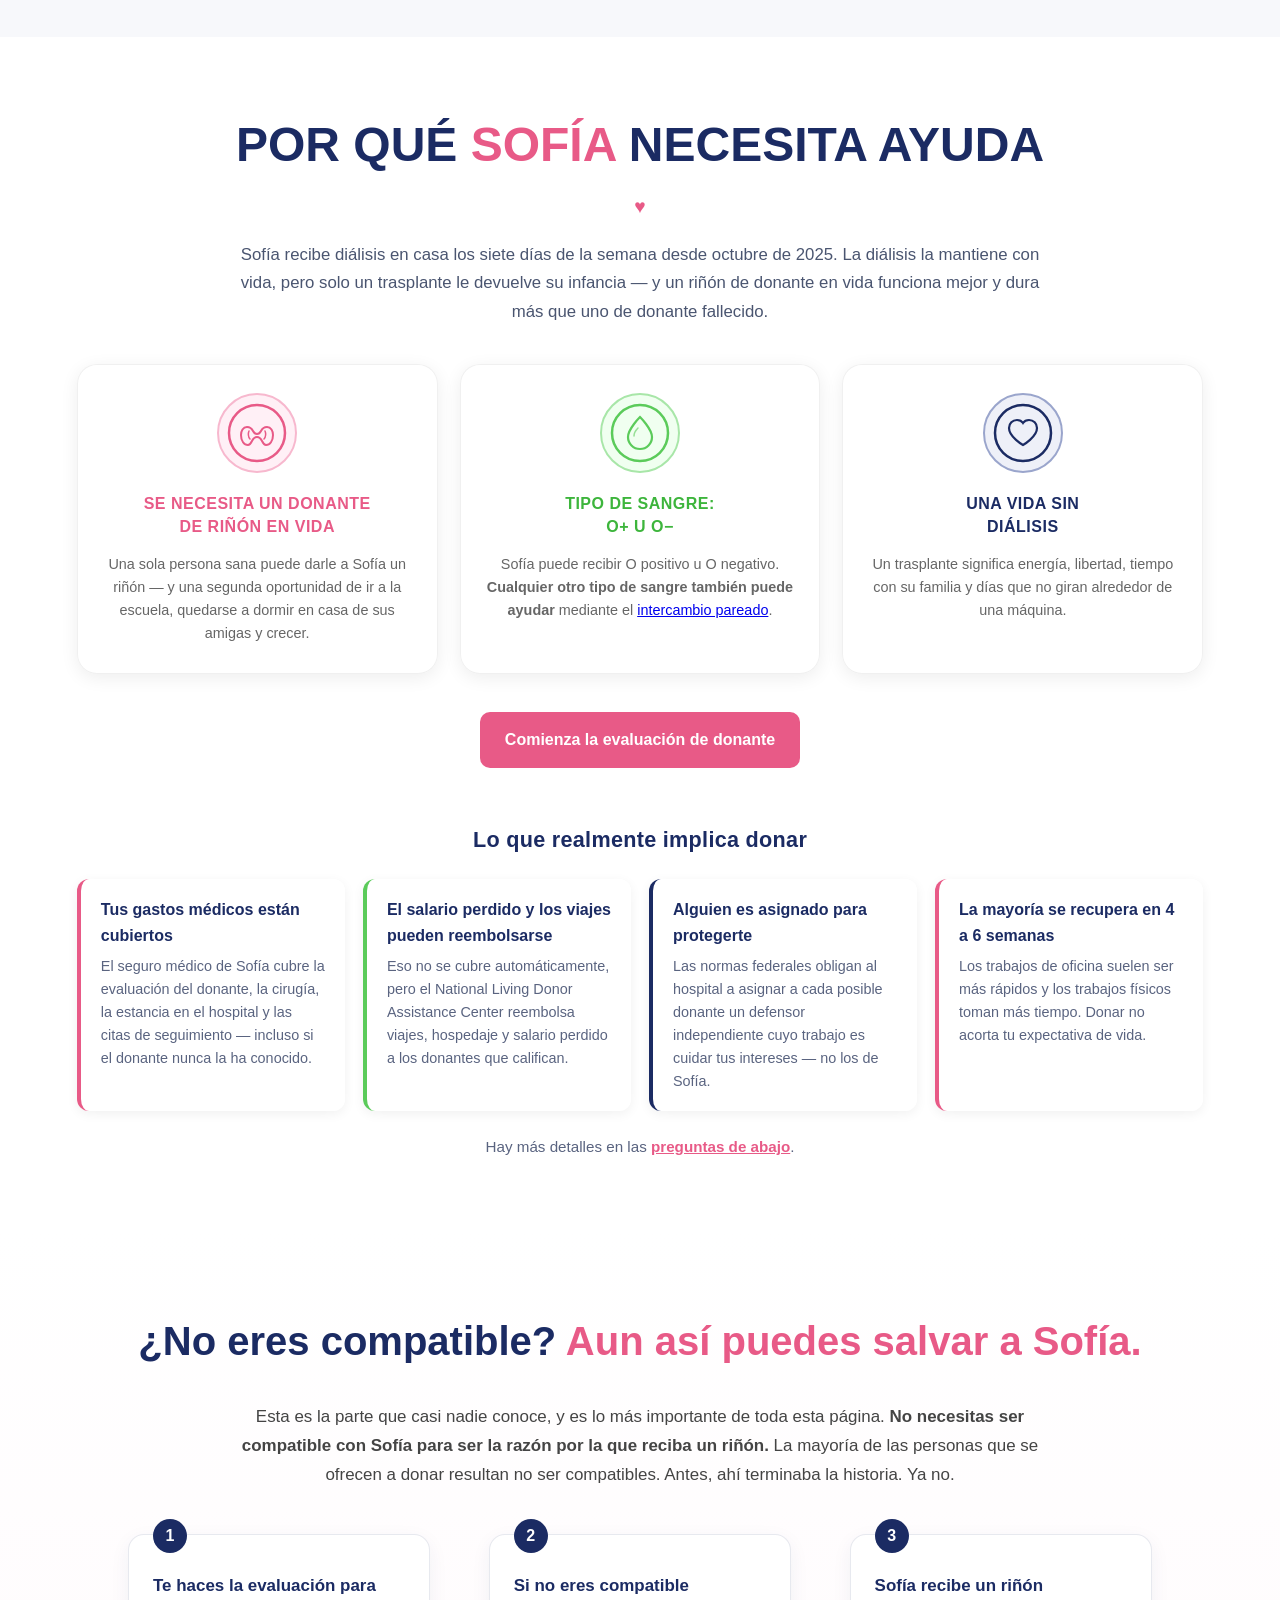
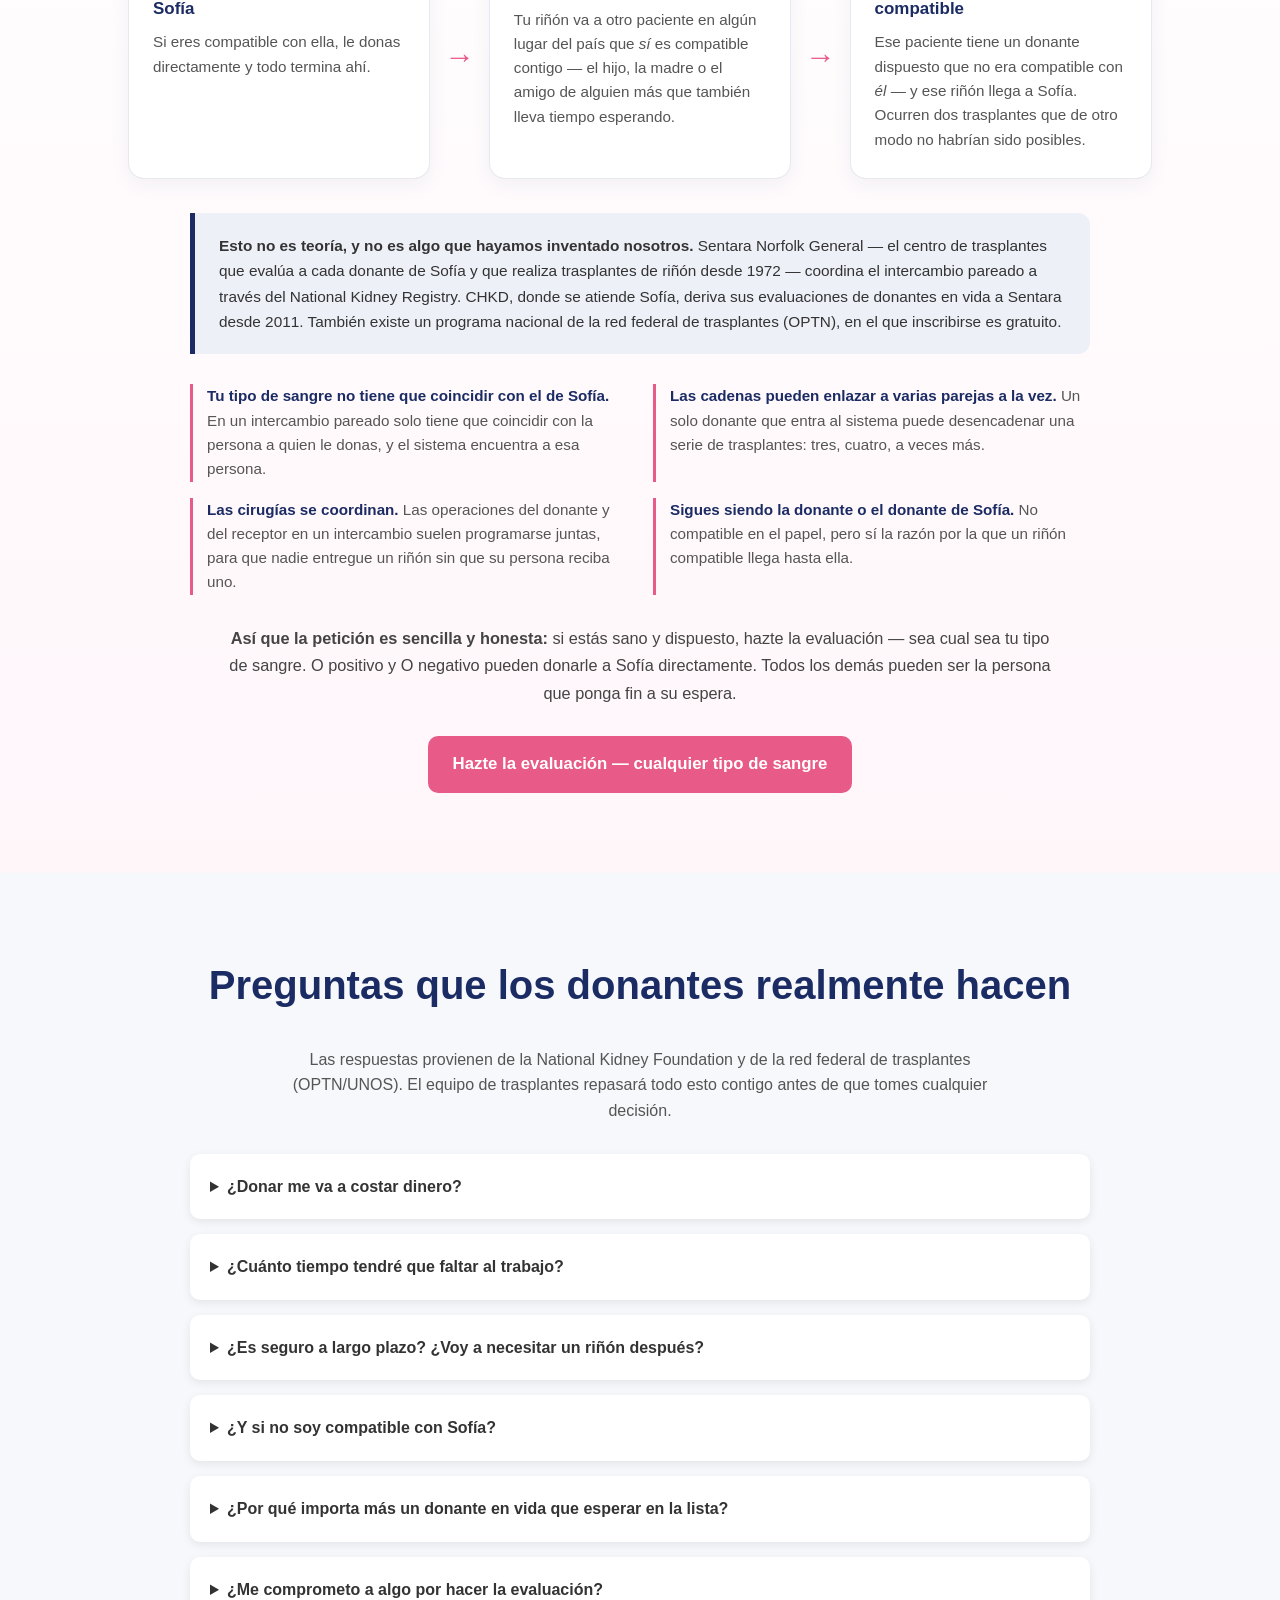
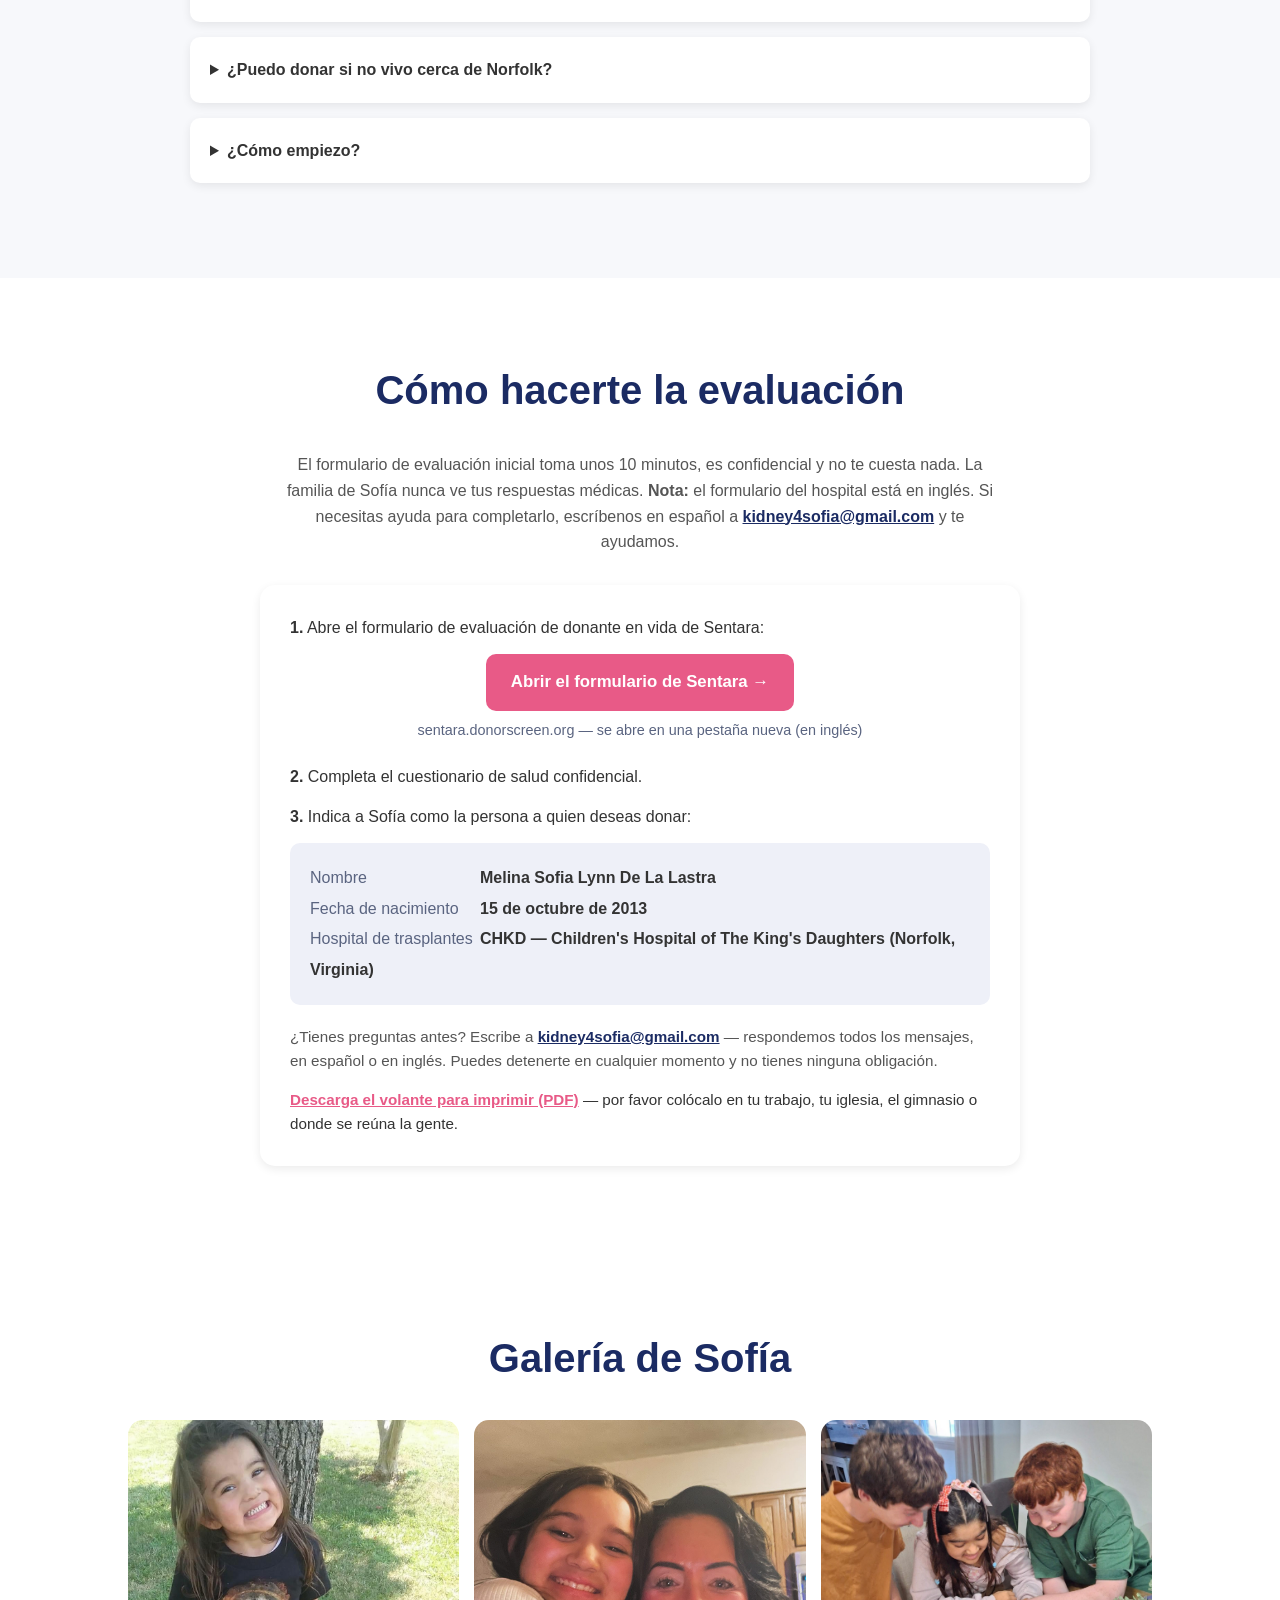
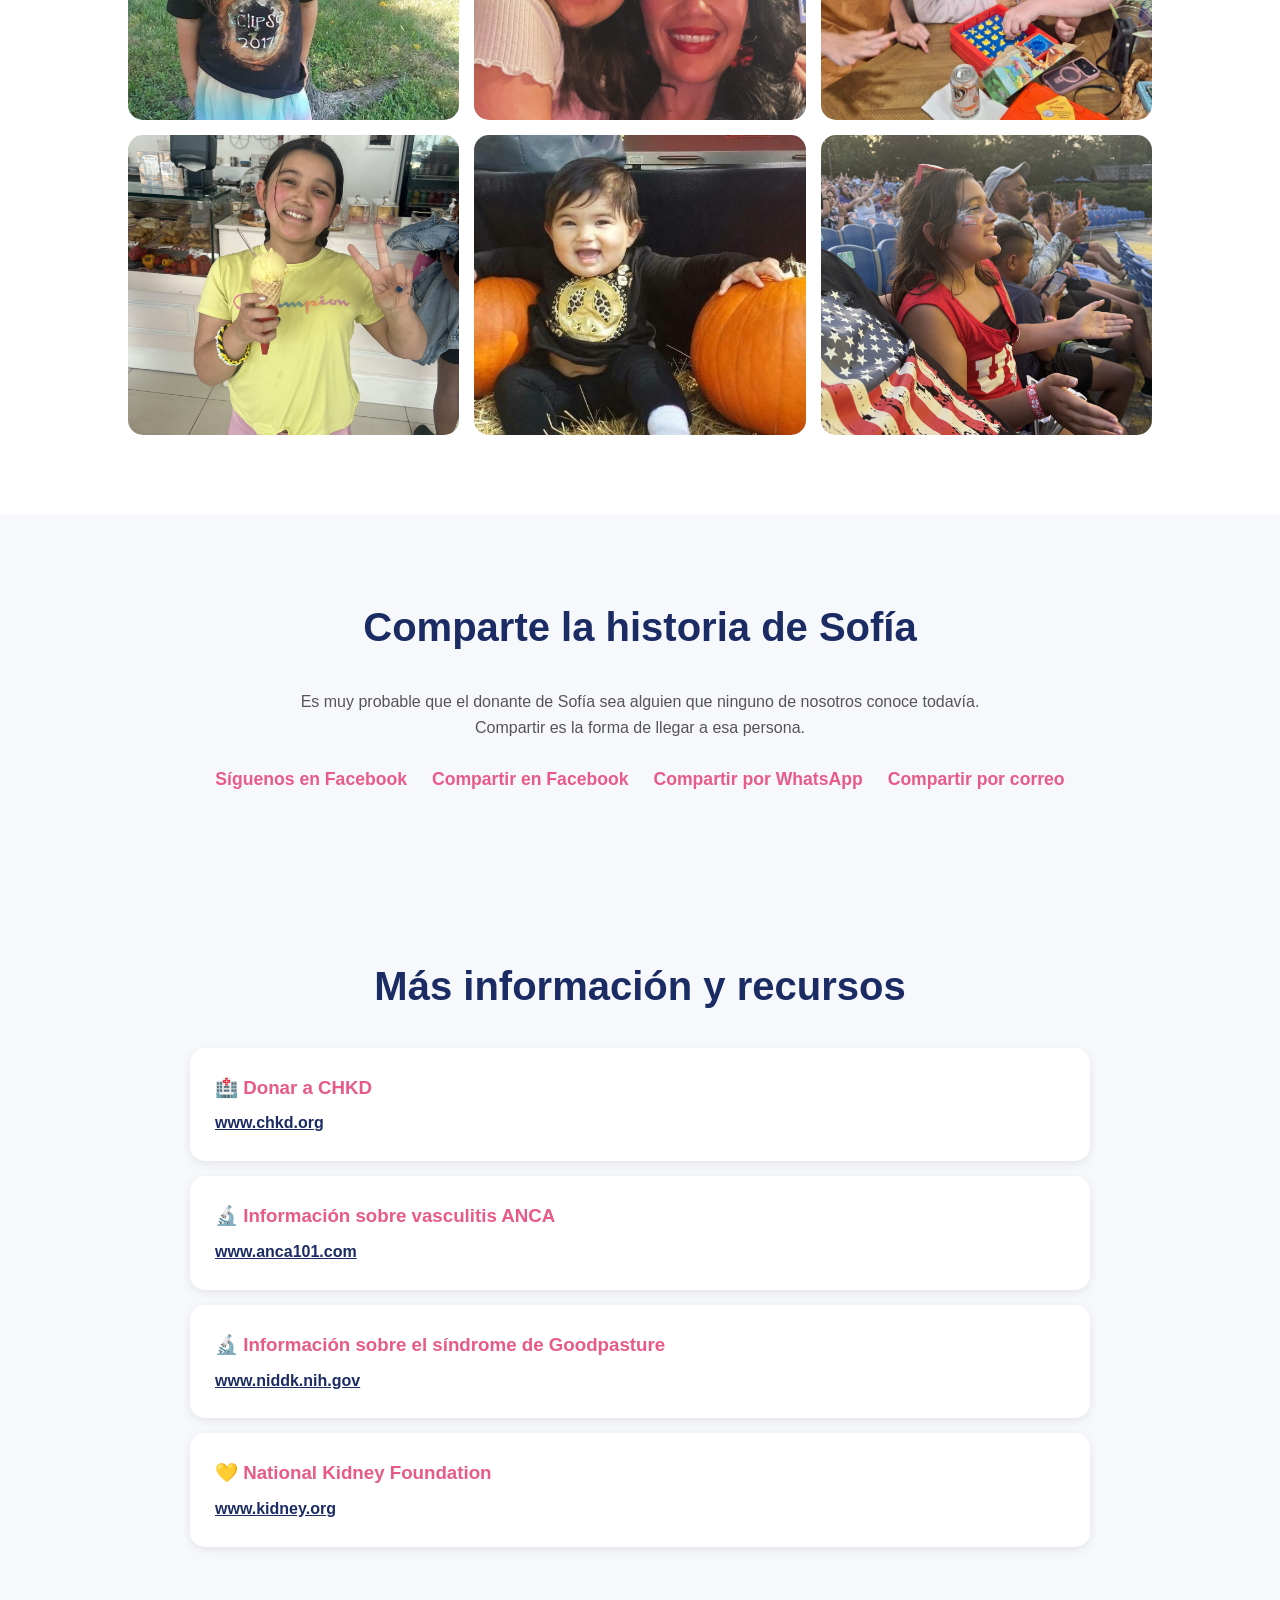
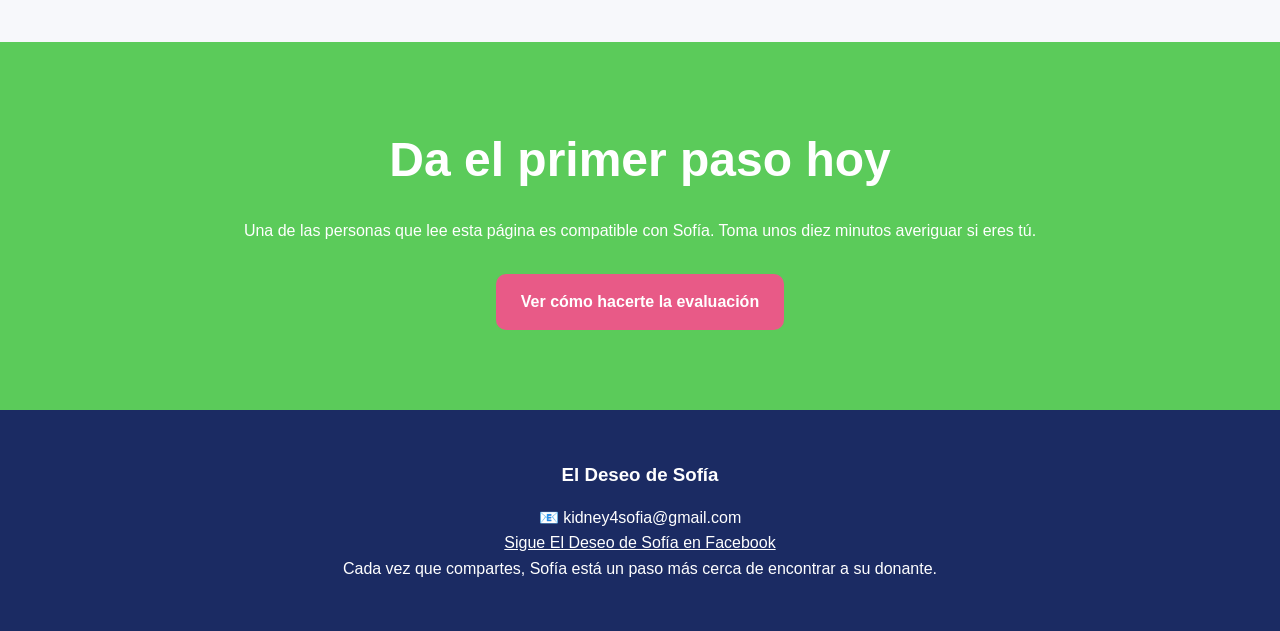
==== commit 4d97c877: "Remove costs-nothing overpromise from meta descriptions and paired-exchange note (EN+ES)" ====
--- a/es/index.html
+++ b/es/index.html
@@ -19,7 +19,7 @@
     <meta property="og:url" content="https://sofiaswish.com/es/">
     <meta property="og:site_name" content="El Deseo de Sofía">
     <meta property="og:title" content="Sofía tiene 12 años. Necesita un donante de riñón en vida.">
-    <meta property="og:description" content="Tipo de sangre O+ u O−, y cualquier tipo de sangre puede ayudar mediante el intercambio pareado. La evaluación inicial toma unos 10 minutos y no le cuesta nada al donante.">
+    <meta property="og:description" content="Tipo de sangre O+ u O−, y cualquier tipo de sangre puede ayudar mediante el intercambio pareado. La evaluación inicial toma unos 10 minutos.">
     <meta property="og:image" content="https://sofiaswish.com/images/share.jpg">
     <meta property="og:image:width" content="1200">
     <meta property="og:image:height" content="630">
@@ -360,8 +360,8 @@
             Sentara Norfolk General &mdash; el centro de trasplantes que evalúa a cada donante de Sofía y que
             realiza trasplantes de riñón desde 1972 &mdash; coordina el intercambio pareado a través del National
             Kidney Registry. CHKD, donde se atiende Sofía, deriva sus evaluaciones de donantes en vida a Sentara
-            desde 2011. También existe un programa nacional de la red federal de trasplantes (OPTN). Participar
-            no le cuesta nada al donante.
+            desde 2011. También existe un programa nacional de la red federal de trasplantes (OPTN), en el que
+            inscribirse es gratuito.
         </div>
 
         <div class="pairex-facts">
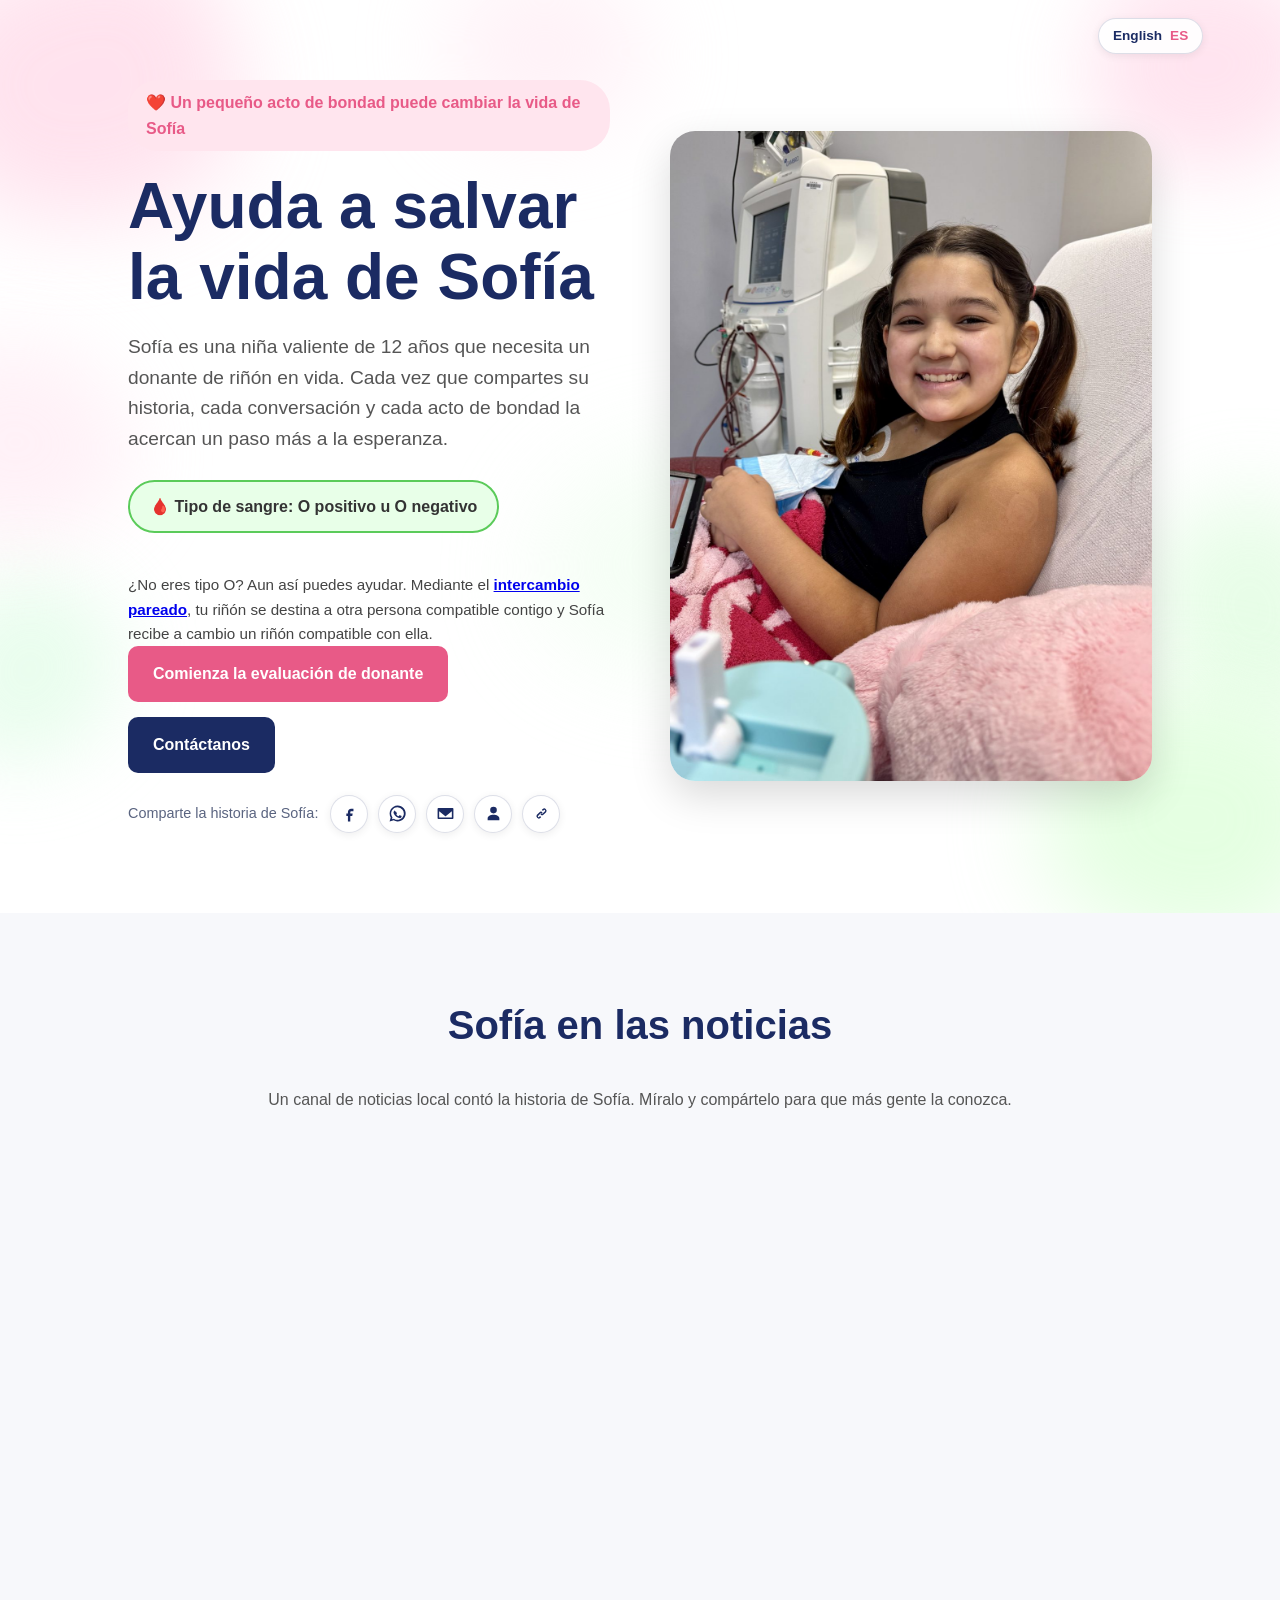
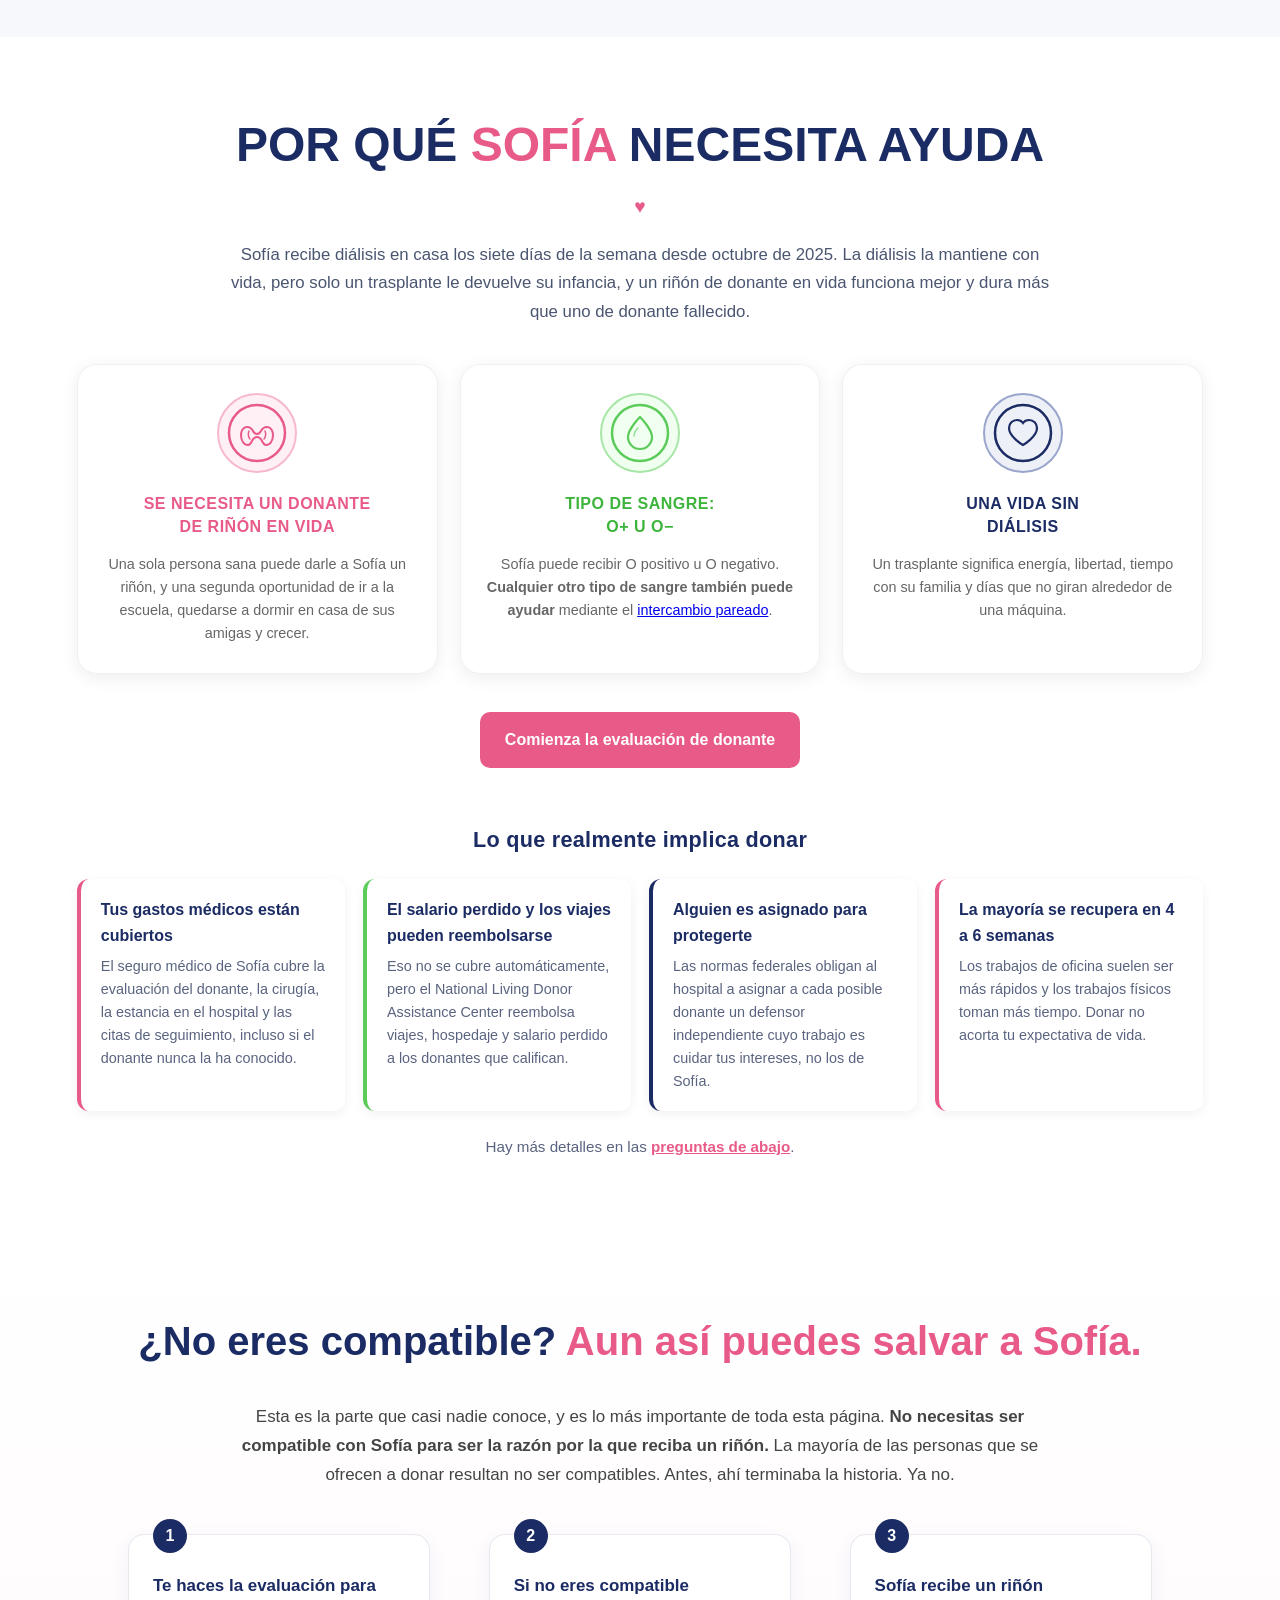
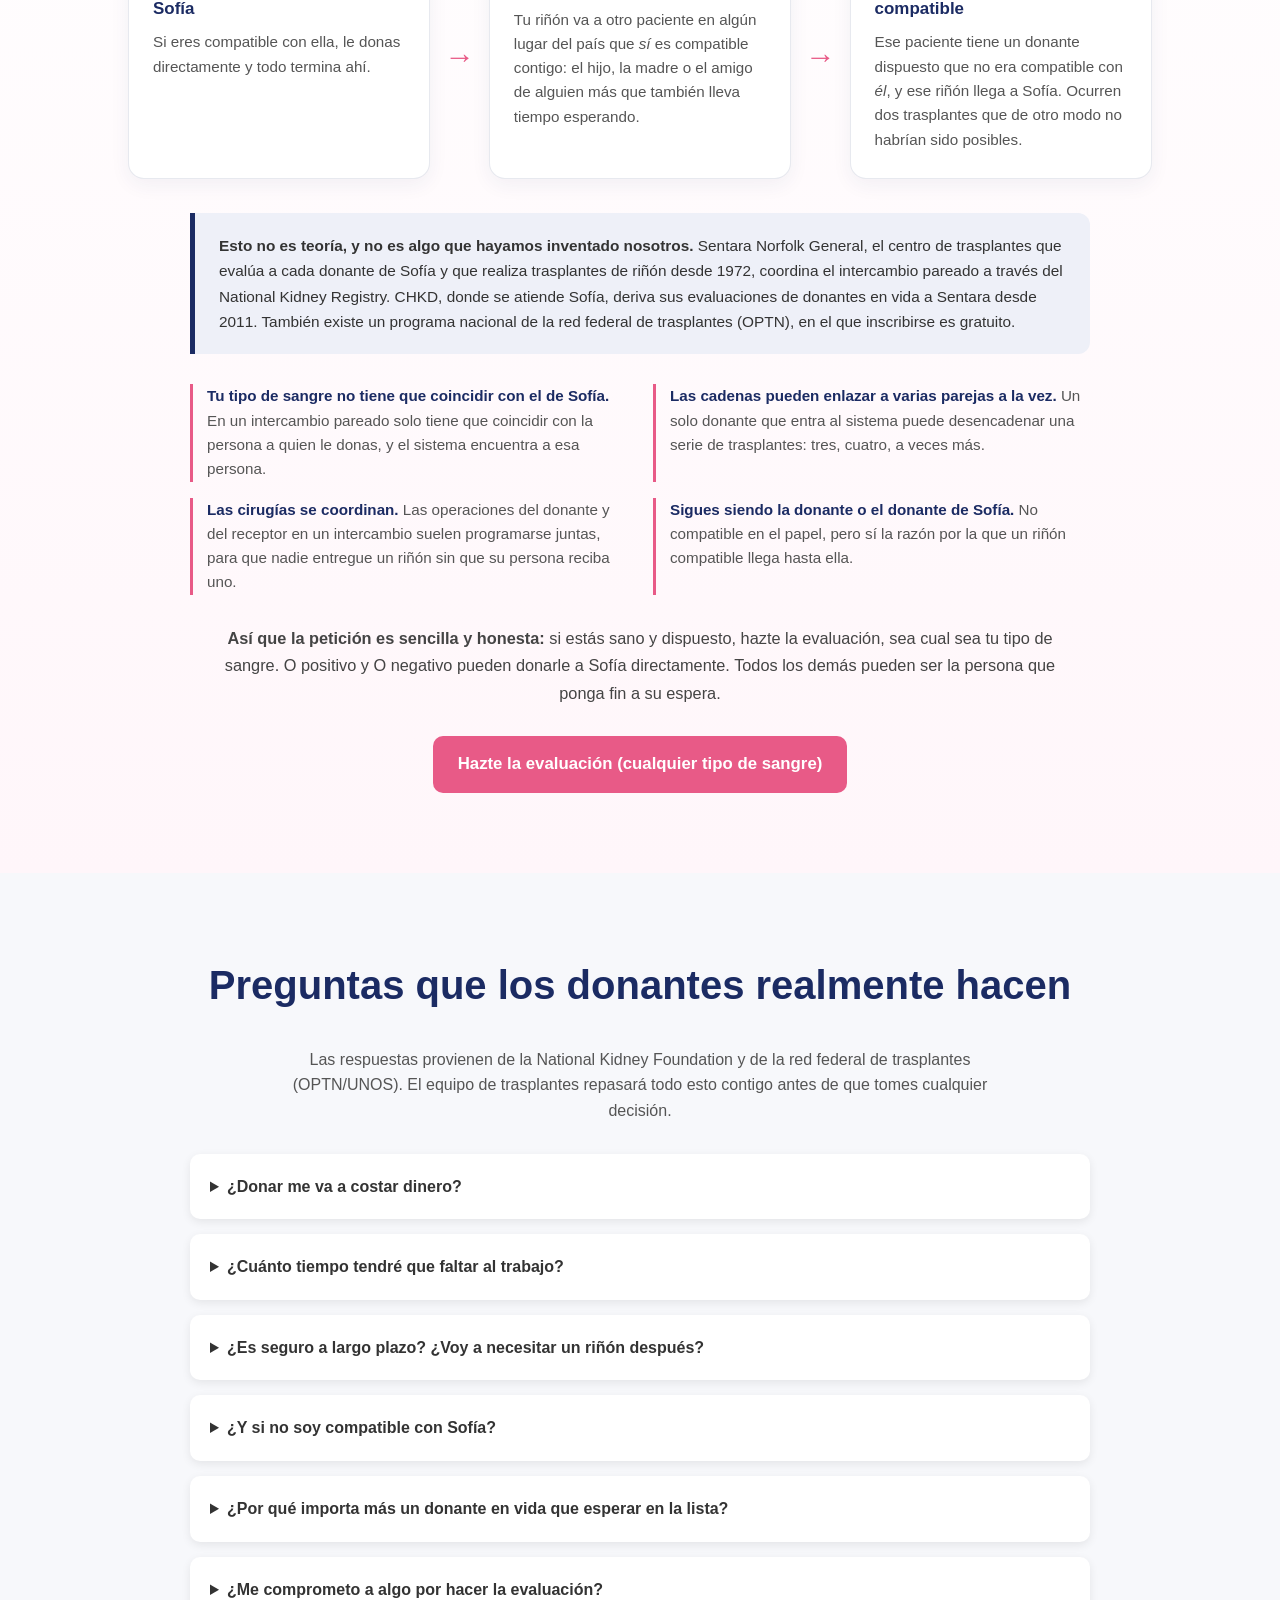
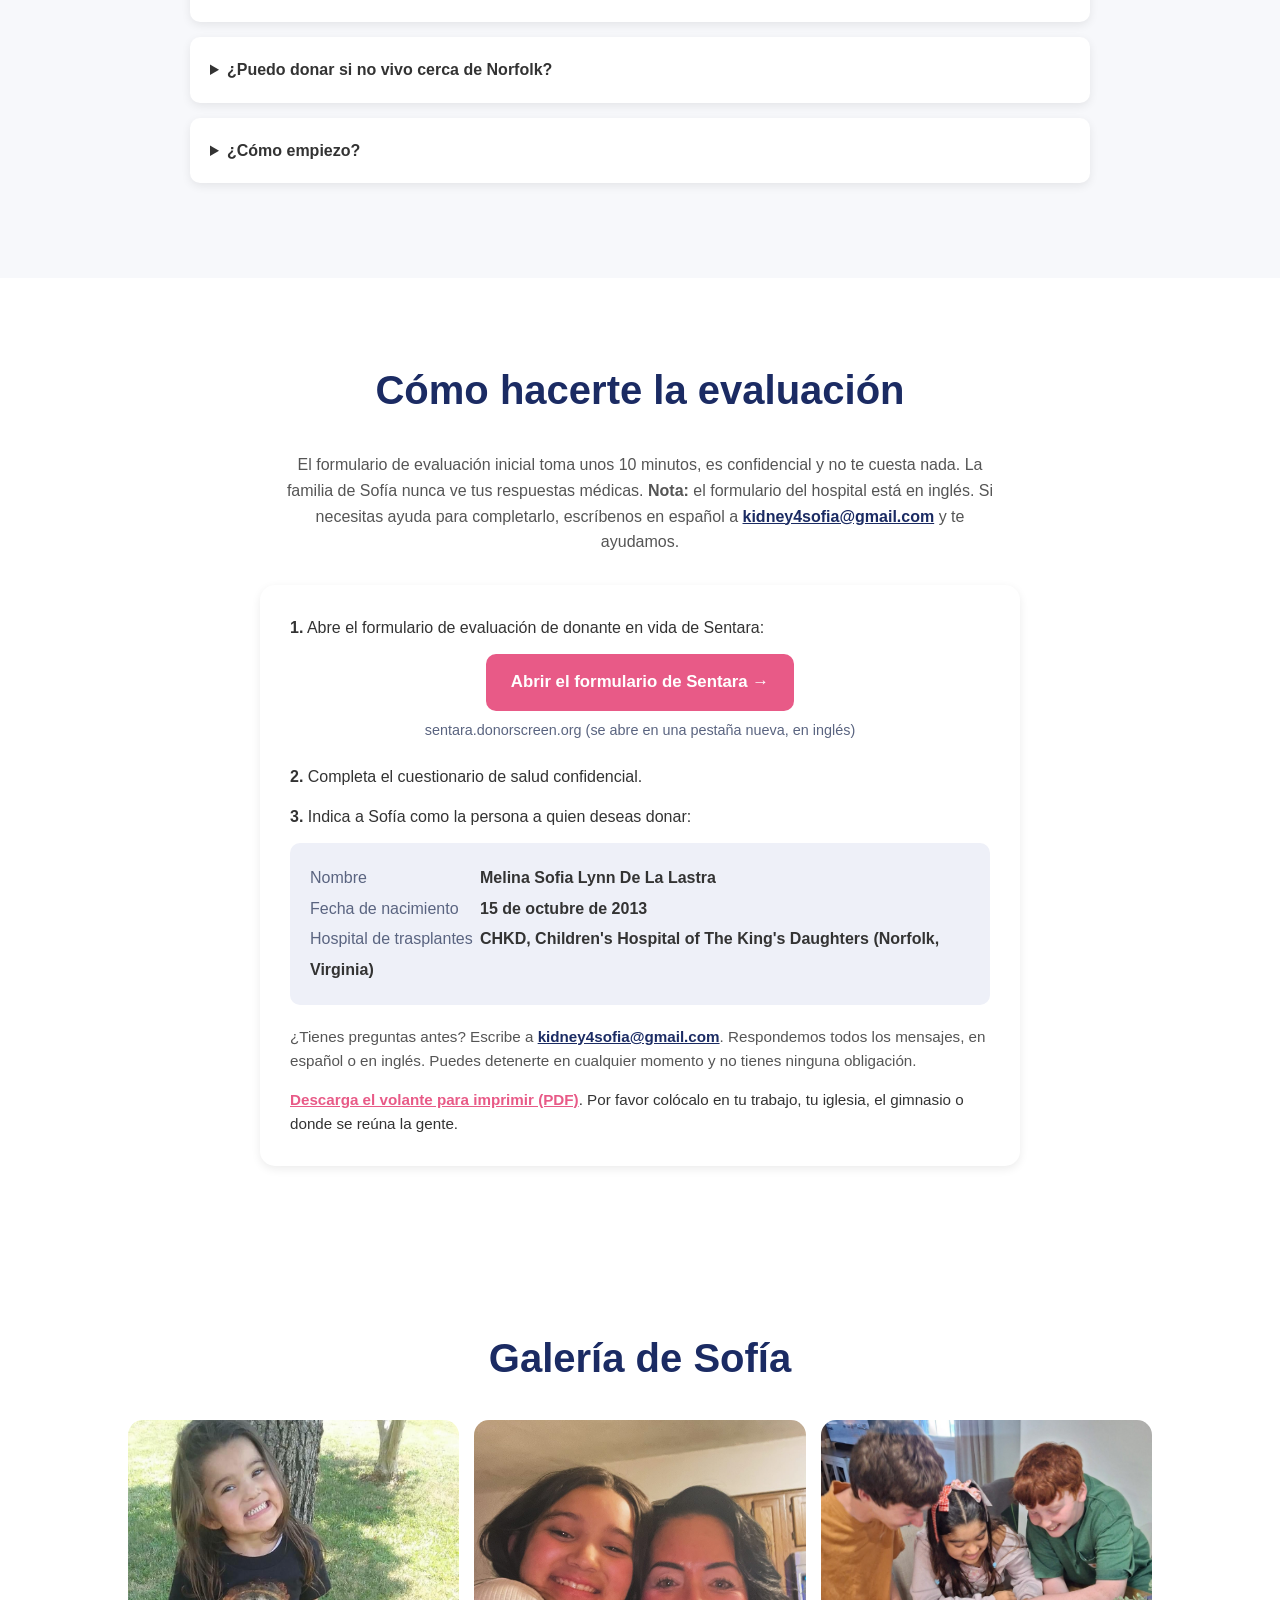
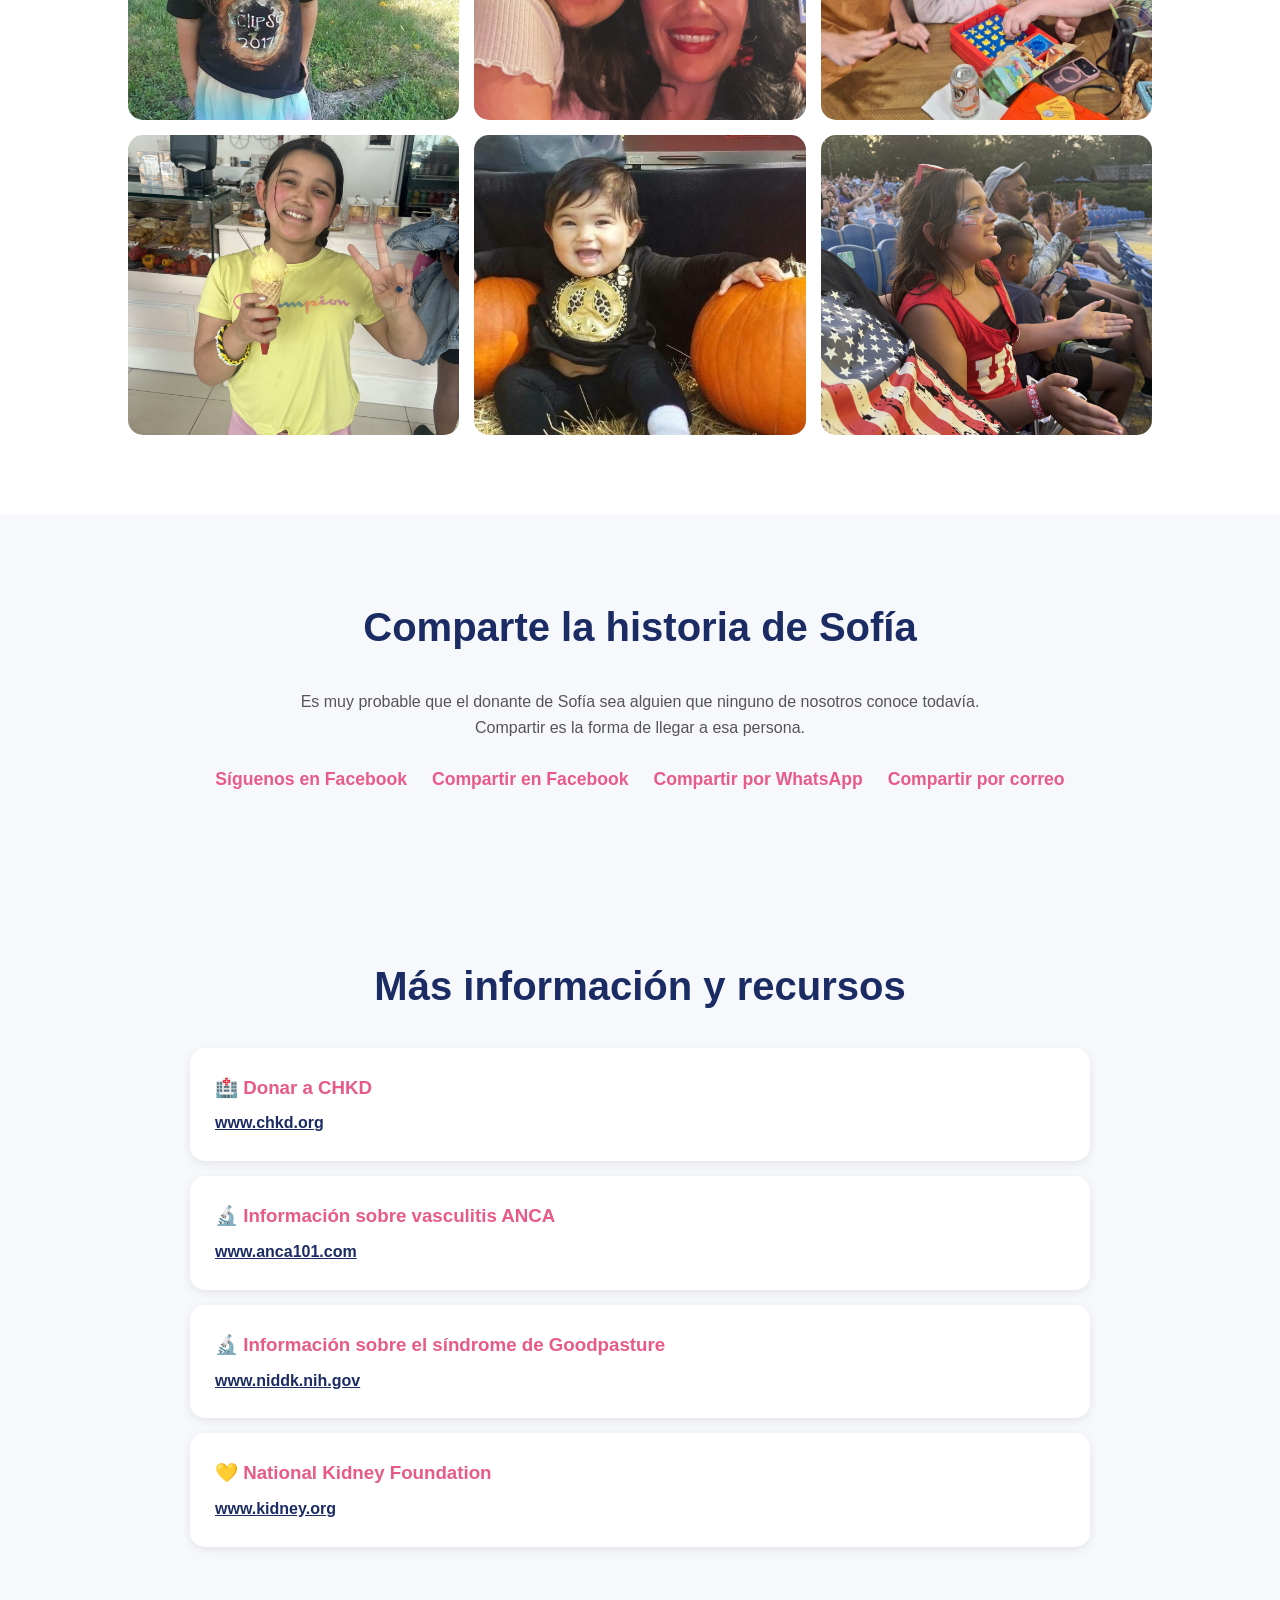
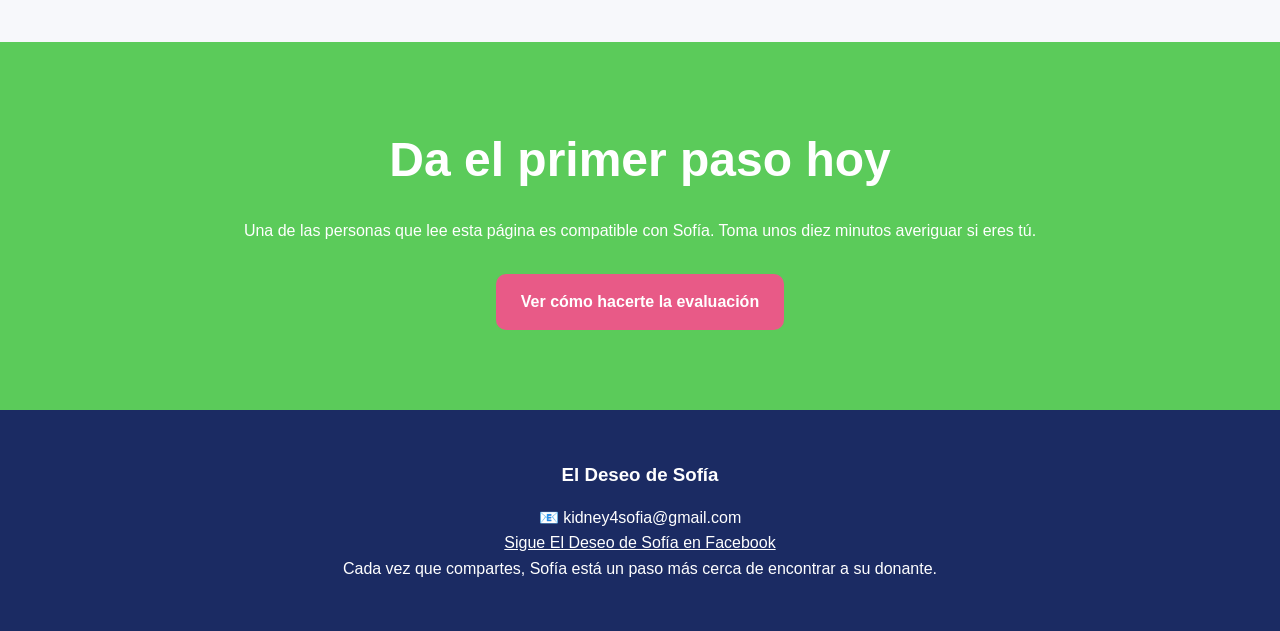
==== commit d857d5f1: "Copy: remove em dashes from EN/ES pages and flyers (Laura's review)" ====
--- a/es/index.html
+++ b/es/index.html
@@ -6,7 +6,7 @@
     <meta charset="UTF-8">
     <meta name="viewport" content="width=device-width, initial-scale=1.0">
  
-    <title>El Deseo de Sofía — Ayuda a una niña de 12 años en Hampton Roads a encontrar un donante de riñón en vida</title>
+    <title>El Deseo de Sofía: Ayuda a una niña de 12 años en Hampton Roads a encontrar un donante de riñón en vida</title>
 
     <meta name="description" content="Sofía tiene 12 años y sufre insuficiencia renal. Recibe diálisis 7 días a la semana y se atiende en CHKD, en Hampton Roads. Necesita un donante de riñón en vida: tipo de sangre O positivo u O negativo, y cualquier tipo de sangre puede ayudar mediante el intercambio pareado. La evaluación inicial toma unos 10 minutos.">
     <link rel="canonical" href="https://sofiaswish.com/es/">
@@ -19,14 +19,14 @@
     <meta property="og:url" content="https://sofiaswish.com/es/">
     <meta property="og:site_name" content="El Deseo de Sofía">
     <meta property="og:title" content="Sofía tiene 12 años. Necesita un donante de riñón en vida.">
-    <meta property="og:description" content="Tipo de sangre O+ u O−, y cualquier tipo de sangre puede ayudar mediante el intercambio pareado. La evaluación inicial toma unos 10 minutos.">
+    <meta property="og:description" content="Tipo de sangre O+ u O negativo, y cualquier tipo de sangre puede ayudar mediante el intercambio pareado. La evaluación inicial toma unos 10 minutos.">
     <meta property="og:image" content="https://sofiaswish.com/images/share.jpg">
     <meta property="og:image:width" content="1200">
     <meta property="og:image:height" content="630">
     <meta property="og:image:alt" content="Sofía, de 12 años, sonriendo durante su tratamiento de diálisis">
     <meta name="twitter:card" content="summary_large_image">
     <meta name="twitter:title" content="Sofía tiene 12 años. Necesita un donante de riñón en vida.">
-    <meta name="twitter:description" content="Tipo de sangre O+ u O−, y cualquier tipo de sangre puede ayudar mediante el intercambio pareado. La evaluación inicial toma unos 10 minutos.">
+    <meta name="twitter:description" content="Tipo de sangre O+ u O negativo, y cualquier tipo de sangre puede ayudar mediante el intercambio pareado. La evaluación inicial toma unos 10 minutos.">
     <meta name="twitter:image" content="https://sofiaswish.com/images/share.jpg">
  
     <link rel="stylesheet" href="../style.css">
@@ -195,7 +195,7 @@
 
     <p class="why-lead">
         Sofía recibe diálisis en casa los siete días de la semana desde octubre de 2025. La diálisis la mantiene
-        con vida, pero solo un trasplante le devuelve su infancia &mdash; y un riñón de donante en vida
+        con vida, pero solo un trasplante le devuelve su infancia, y un riñón de donante en vida
         funciona mejor y dura más que uno de donante fallecido.
     </p>
 
@@ -217,7 +217,7 @@
             <h3>SE NECESITA UN DONANTE<br>DE RIÑÓN EN VIDA</h3>
 
             <p>
-                Una sola persona sana puede darle a Sofía un riñón &mdash; y una segunda oportunidad de
+                Una sola persona sana puede darle a Sofía un riñón, y una segunda oportunidad de
                 ir a la escuela, quedarse a dormir en casa de sus amigas y crecer.
             </p>
 
@@ -279,7 +279,7 @@
         <div class="fact-item">
             <strong>Tus gastos médicos están cubiertos</strong>
             El seguro médico de Sofía cubre la evaluación del donante, la cirugía, la estancia en el hospital
-            y las citas de seguimiento &mdash; incluso si el donante nunca la ha conocido.
+            y las citas de seguimiento, incluso si el donante nunca la ha conocido.
         </div>
 
         <div class="fact-item">
@@ -291,7 +291,7 @@
         <div class="fact-item">
             <strong>Alguien es asignado para protegerte</strong>
             Las normas federales obligan al hospital a asignar a cada posible donante un defensor independiente
-            cuyo trabajo es cuidar tus intereses &mdash; no los de Sofía.
+            cuyo trabajo es cuidar tus intereses, no los de Sofía.
         </div>
 
         <div class="fact-item">
@@ -337,8 +337,8 @@
                 <span class="pairex-num">2</span>
                 <h3>Si no eres compatible</h3>
                 <p>
-                    Tu riñón va a otro paciente en algún lugar del país que <em>sí</em> es compatible contigo
-                    &mdash; el hijo, la madre o el amigo de alguien más que también lleva tiempo esperando.
+                    Tu riñón va a otro paciente en algún lugar del país que <em>sí</em> es compatible contigo:
+                    el hijo, la madre o el amigo de alguien más que también lleva tiempo esperando.
                 </p>
             </div>
 
@@ -348,7 +348,7 @@
                 <span class="pairex-num">3</span>
                 <h3>Sofía recibe un riñón compatible</h3>
                 <p>
-                    Ese paciente tiene un donante dispuesto que no era compatible con <em>él</em> &mdash; y ese
+                    Ese paciente tiene un donante dispuesto que no era compatible con <em>él</em>, y ese
                     riñón llega a Sofía. Ocurren dos trasplantes que de otro modo no habrían sido posibles.
                 </p>
             </div>
@@ -357,8 +357,8 @@
 
         <div class="pairex-note">
             <strong>Esto no es teoría, y no es algo que hayamos inventado nosotros.</strong>
-            Sentara Norfolk General &mdash; el centro de trasplantes que evalúa a cada donante de Sofía y que
-            realiza trasplantes de riñón desde 1972 &mdash; coordina el intercambio pareado a través del National
+            Sentara Norfolk General, el centro de trasplantes que evalúa a cada donante de Sofía y que
+            realiza trasplantes de riñón desde 1972, coordina el intercambio pareado a través del National
             Kidney Registry. CHKD, donde se atiende Sofía, deriva sus evaluaciones de donantes en vida a Sentara
             desde 2011. También existe un programa nacional de la red federal de trasplantes (OPTN), en el que
             inscribirse es gratuito.
@@ -377,14 +377,14 @@
 
         <p class="pairex-cta-line">
             <strong>Así que la petición es sencilla y honesta:</strong> si estás sano y dispuesto, hazte la
-            evaluación &mdash; sea cual sea tu tipo de sangre. O positivo y O negativo pueden donarle a Sofía
+            evaluación, sea cual sea tu tipo de sangre. O positivo y O negativo pueden donarle a Sofía
             directamente. Todos los demás pueden ser la persona que ponga fin a su espera.
         </p>
 
         <div style="text-align:center;">
             <a href="#how-to-be-screened" class="btn primary" style="font-size:1.05rem;"
                onclick="gtag('event','screening_scroll',{location:'paired_exchange'});">
-                Hazte la evaluación &mdash; cualquier tipo de sangre
+                Hazte la evaluación (cualquier tipo de sangre)
             </a>
         </div>
 
@@ -407,7 +407,7 @@
                 <summary>¿Donar me va a costar dinero?</summary>
                 <p>
                     La parte médica no. El seguro médico del receptor cubre tu evaluación, la cirugía, tu
-                    estancia en el hospital y tus citas de seguimiento &mdash; conozcas o no al receptor. Lo que
+                    estancia en el hospital y tus citas de seguimiento, conozcas o no al receptor. Lo que
                     <em>no</em> se cubre automáticamente es el salario perdido y los viajes. El National Living
                     Donor Assistance Center (NLDAC) reembolsa viajes, hospedaje, cuidado de dependientes y salario
                     perdido a los donantes que califican, y el trabajador social del centro de trasplantes te
@@ -432,7 +432,7 @@
                 <p>
                     Donar no cambia tu expectativa de vida, y los donantes pueden volver a trabajar, a su
                     actividad normal y a una dieta regular. Menos del 1% de los donantes llega a desarrollar
-                    enfermedad renal terminal &mdash; y si eso ocurriera, tendrías mayor prioridad en la lista de
+                    enfermedad renal terminal, y si eso ocurriera, tendrías mayor prioridad en la lista de
                     espera nacional. Donar en vida sigue siendo una cirugía, así que existen riesgos reales
                     (sangrado, infección, hernia) que tu cirujano repasará contigo con honestidad. Los donantes
                     pasan por una evaluación exhaustiva y solo se aprueban si están sanos.
@@ -446,7 +446,7 @@
                     <a href="#paired-exchange">una sección completa más arriba</a>. Mediante la donación pareada
                     de riñón, tu riñón se destina a un paciente compatible contigo, y el donante dispuesto pero
                     incompatible de ese paciente le da a Sofía un riñón compatible con ella. Sentara Norfolk
-                    General &mdash; el centro que evalúa a los donantes de Sofía &mdash; los coordina a través del
+                    General, el centro que evalúa a los donantes de Sofía, los coordina a través del
                     National Kidney Registry, y la red federal de trasplantes tiene un programa nacional gratuito.
                     Tu tipo de sangre no tiene que coincidir con el de Sofía. Por eso vale la pena que se evalúen
                     donantes de <strong>todos</strong> los tipos de sangre.
@@ -520,7 +520,7 @@
                    class="btn primary" style="font-size:1.05rem;">
                     Abrir el formulario de Sentara &rarr;
                 </a>
-                <span style="display:block; margin-top:8px; color:#5a6480; font-size:.9rem;">sentara.donorscreen.org &mdash; se abre en una pestaña nueva (en inglés)</span>
+                <span style="display:block; margin-top:8px; color:#5a6480; font-size:.9rem;">sentara.donorscreen.org (se abre en una pestaña nueva, en inglés)</span>
             </p>
 
             <p style="margin:0 0 14px;"><strong>2.</strong> Completa el cuestionario de salud confidencial.</p>
@@ -530,20 +530,20 @@
             <div style="background:#eef0f8; padding:20px; border-radius:10px; line-height:1.9;">
                 <div><span style="display:inline-block; min-width:170px; color:#5a6480;">Nombre</span><strong>Melina Sofia Lynn De La Lastra</strong></div>
                 <div><span style="display:inline-block; min-width:170px; color:#5a6480;">Fecha de nacimiento</span><strong>15 de octubre de 2013</strong></div>
-                <div><span style="display:inline-block; min-width:170px; color:#5a6480;">Hospital de trasplantes</span><strong>CHKD &mdash; Children&#39;s Hospital of The King&#39;s Daughters (Norfolk, Virginia)</strong></div>
+                <div><span style="display:inline-block; min-width:170px; color:#5a6480;">Hospital de trasplantes</span><strong>CHKD, Children&#39;s Hospital of The King&#39;s Daughters (Norfolk, Virginia)</strong></div>
             </div>
 
             <p style="margin:20px 0 0; font-size:.95rem; color:#555;">
-                ¿Tienes preguntas antes? Escribe a <a href="mailto:kidney4sofia@gmail.com" style="color:#1b2b63; font-weight:bold;">kidney4sofia@gmail.com</a>
-                &mdash; respondemos todos los mensajes, en español o en inglés. Puedes detenerte en cualquier
+                ¿Tienes preguntas antes? Escribe a <a href="mailto:kidney4sofia@gmail.com" style="color:#1b2b63; font-weight:bold;">kidney4sofia@gmail.com</a>.
+                Respondemos todos los mensajes, en español o en inglés. Puedes detenerte en cualquier
                 momento y no tienes ninguna obligación.
             </p>
 
             <p style="margin:14px 0 0; font-size:.95rem;">
                 <a href="../Sofias_Wish_Flyer_ES.pdf" target="_blank"
                    onclick="gtag('event','flyer_download');"
-                   style="color:#e85a87; font-weight:bold;">Descarga el volante para imprimir (PDF)</a>
-                &mdash; por favor colócalo en tu trabajo, tu iglesia, el gimnasio o donde se reúna la gente.
+                   style="color:#e85a87; font-weight:bold;">Descarga el volante para imprimir (PDF)</a>.
+                Por favor colócalo en tu trabajo, tu iglesia, el gimnasio o donde se reúna la gente.
             </p>
 
         </div>
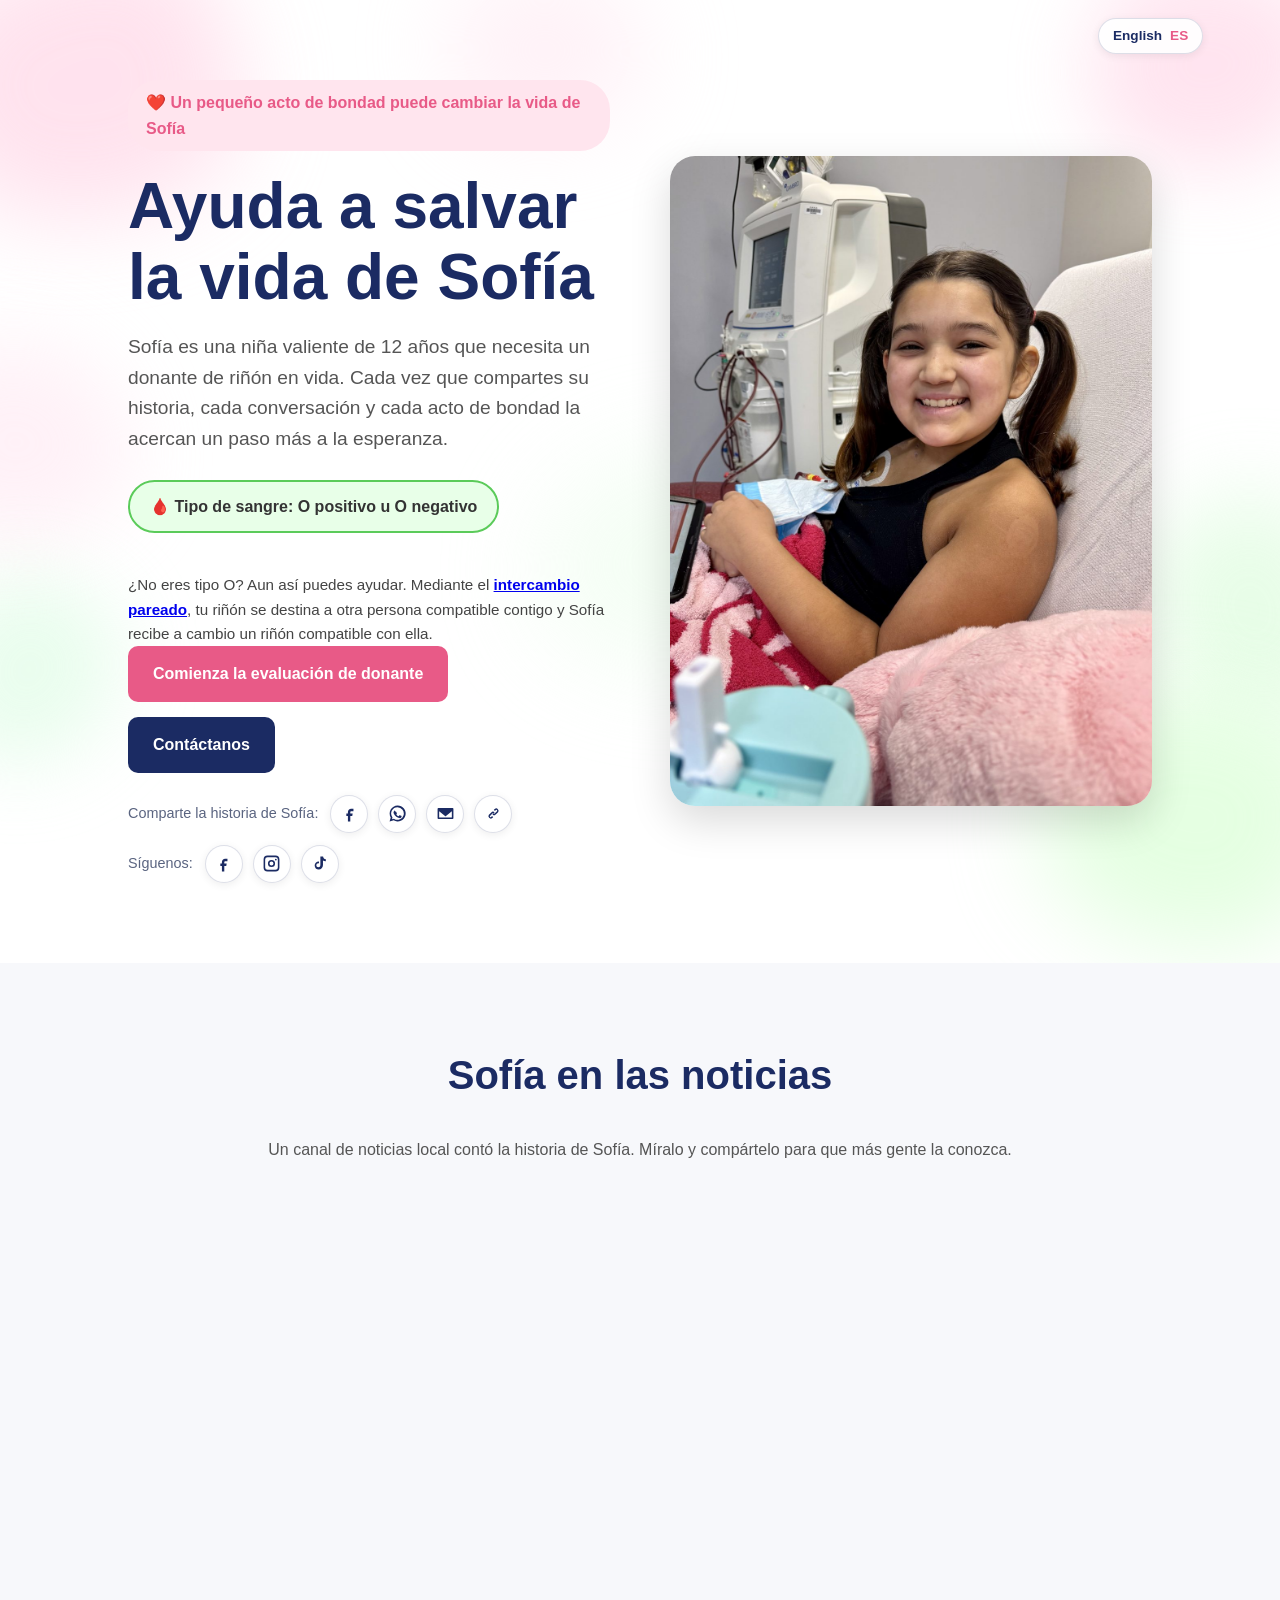
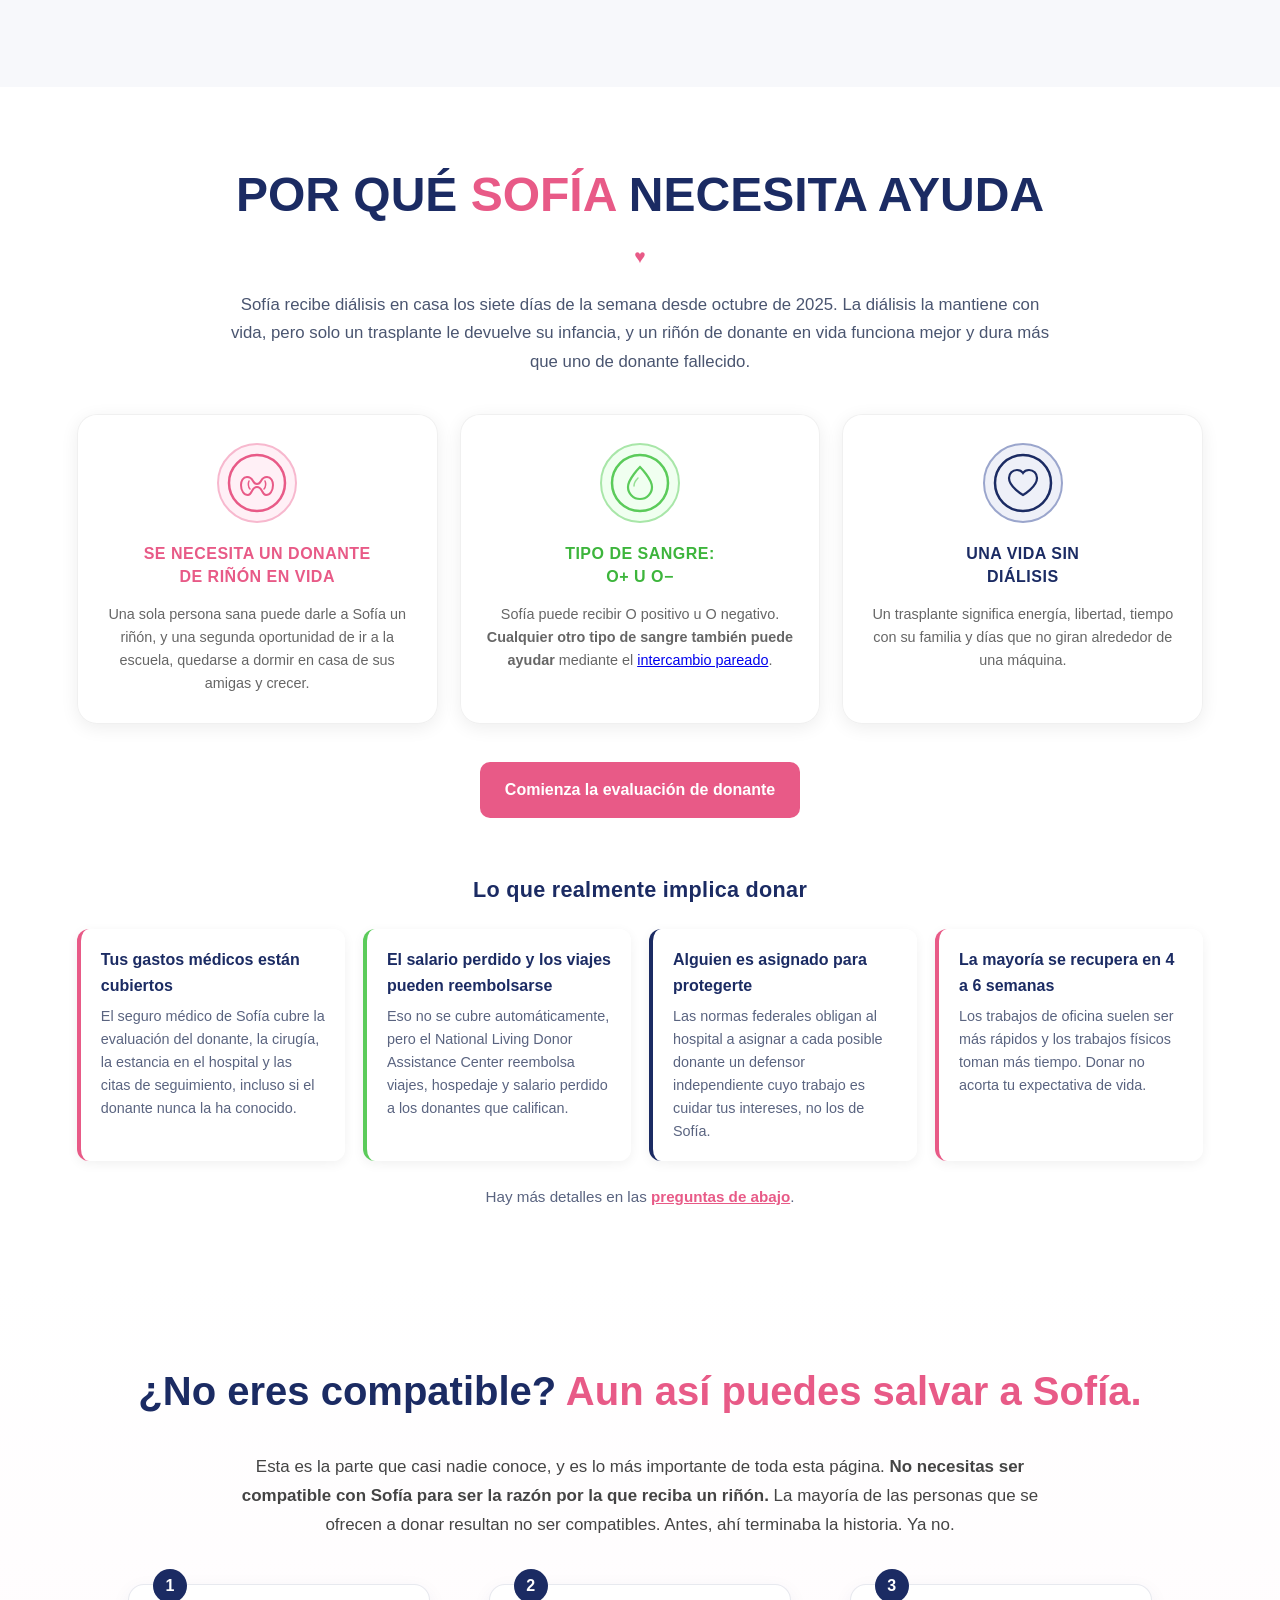
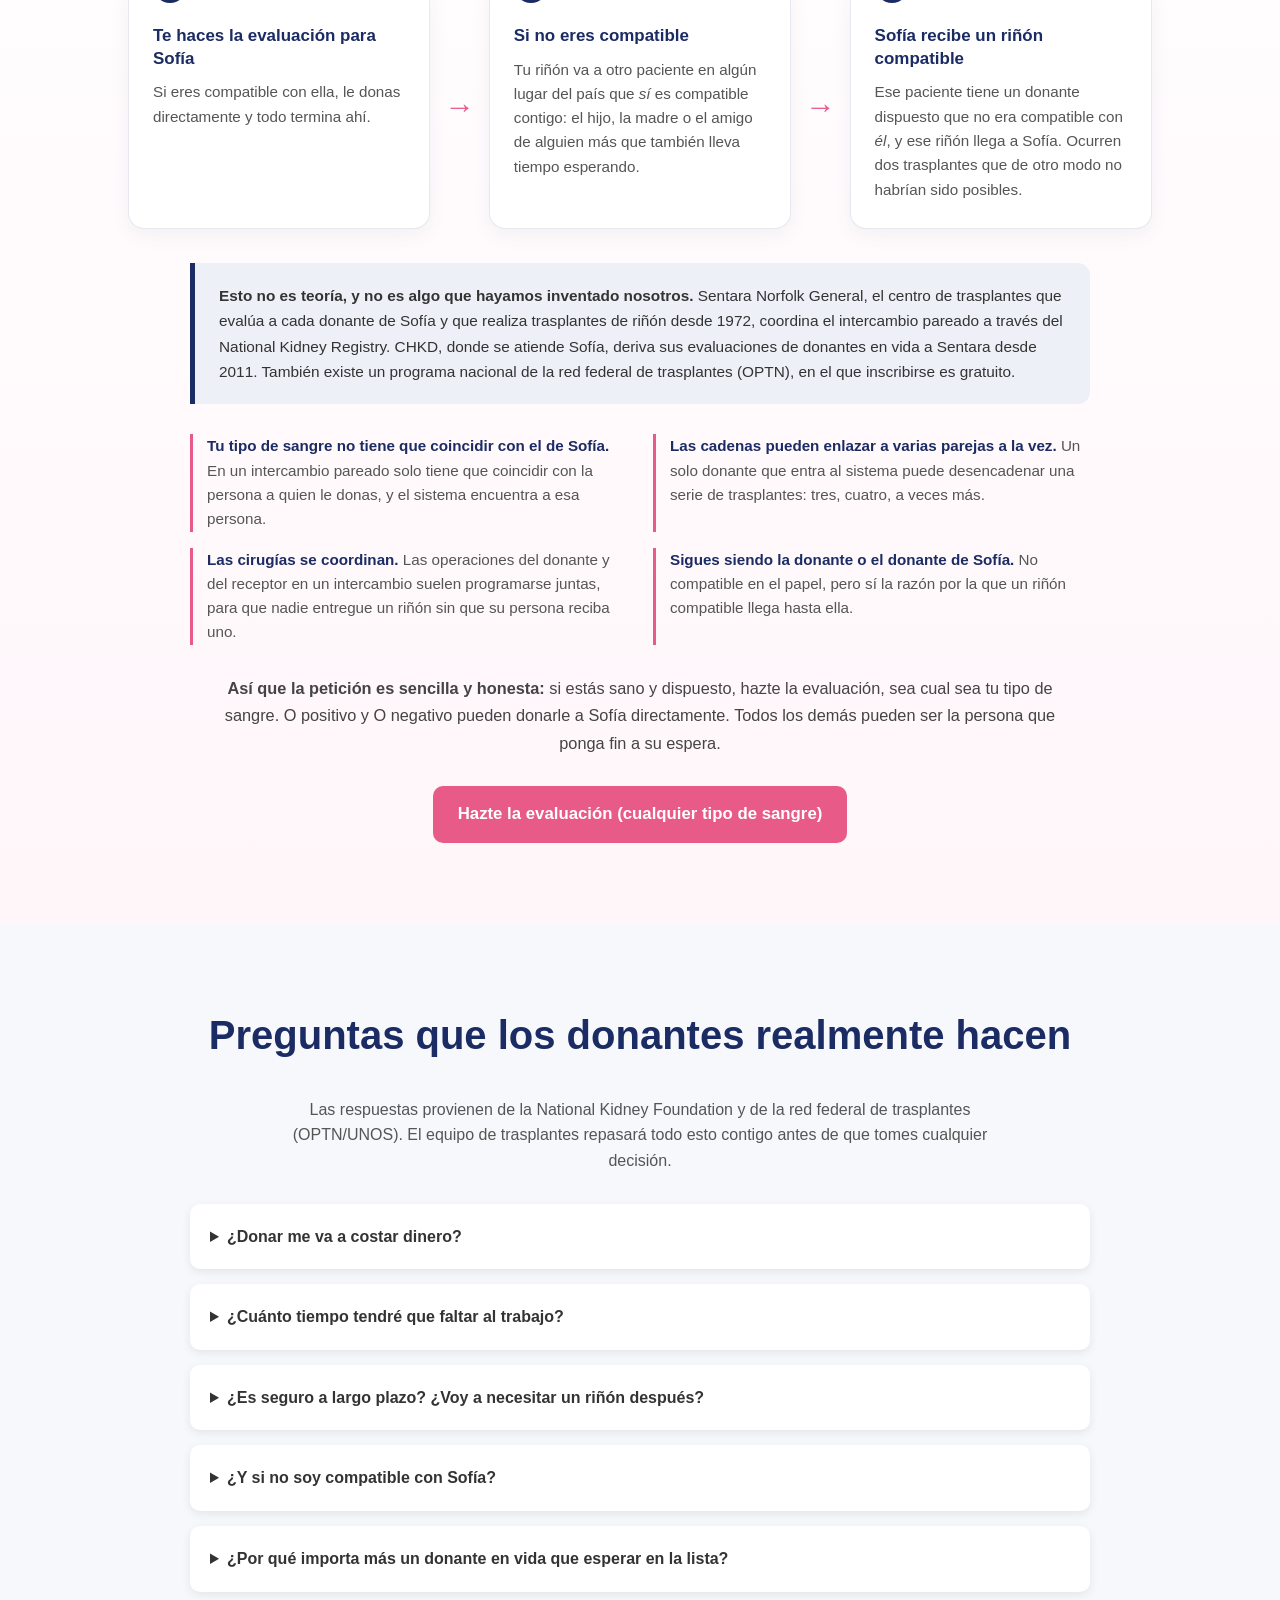
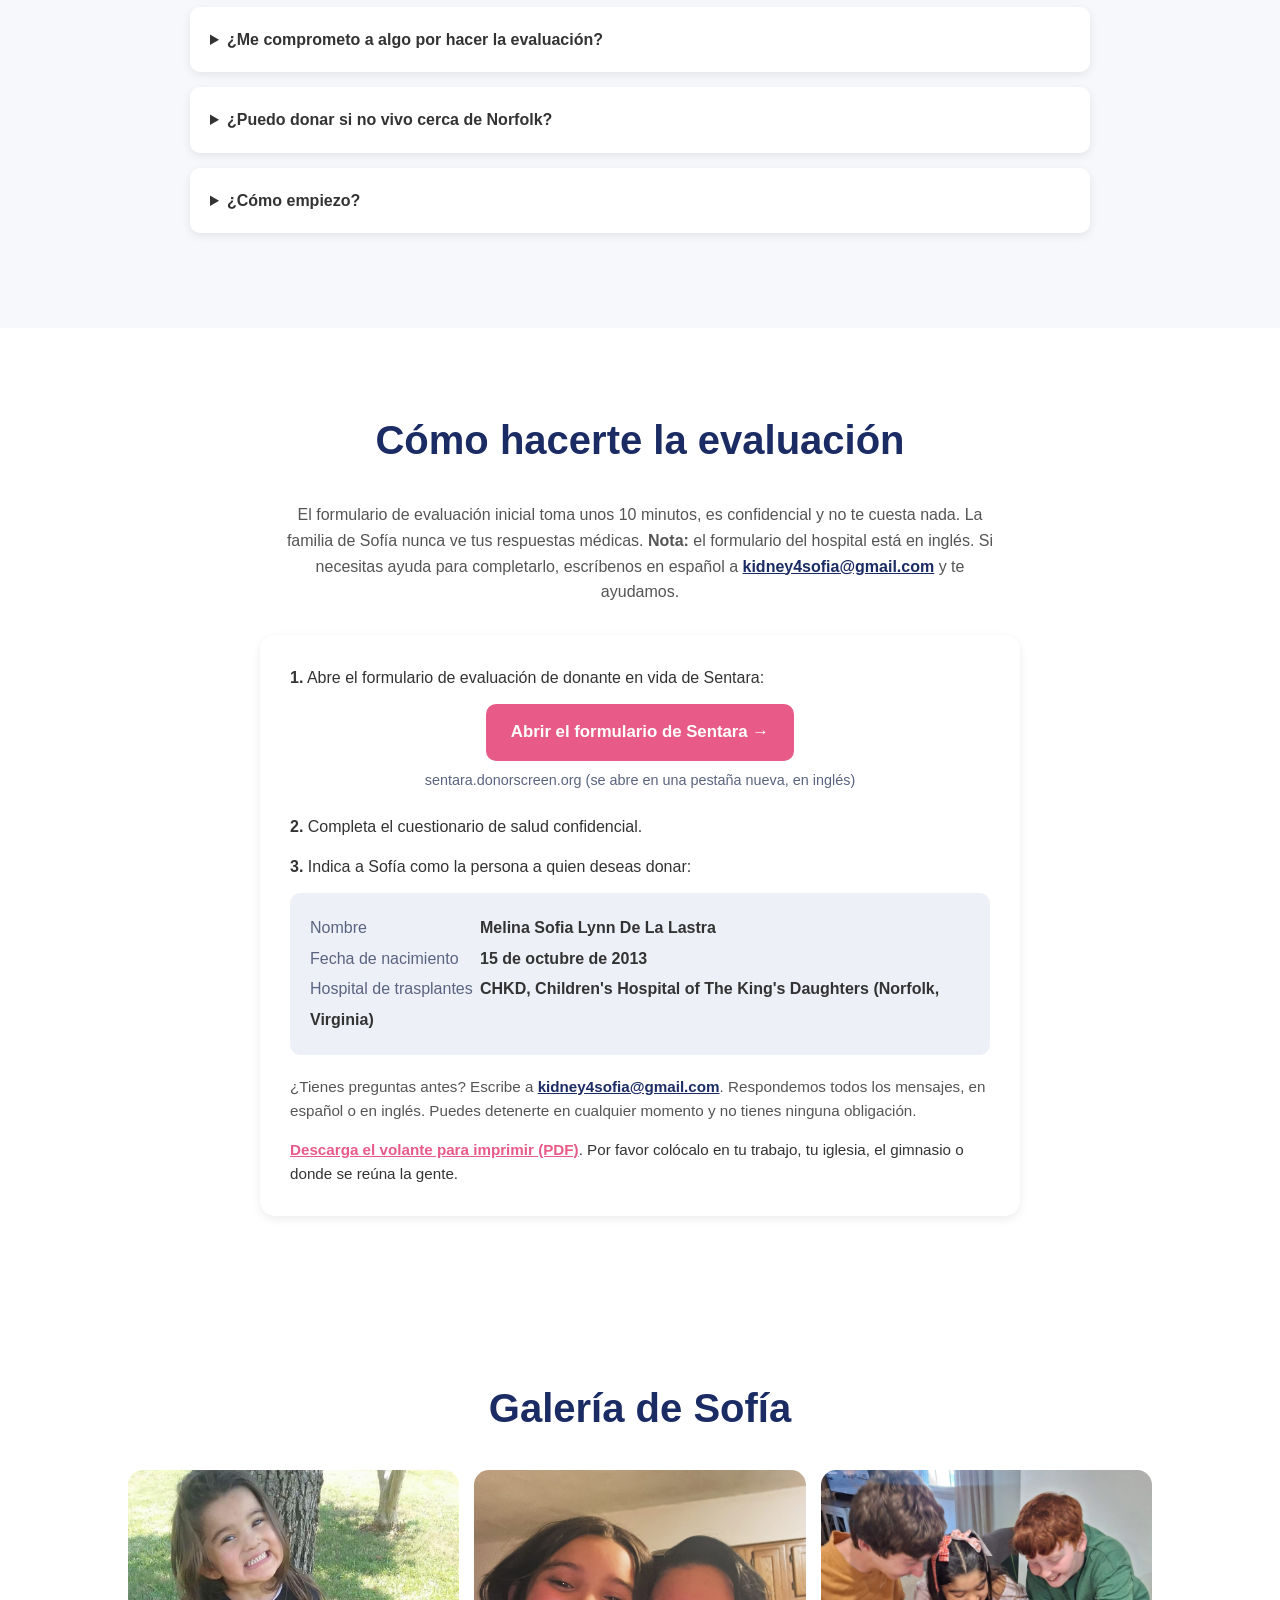
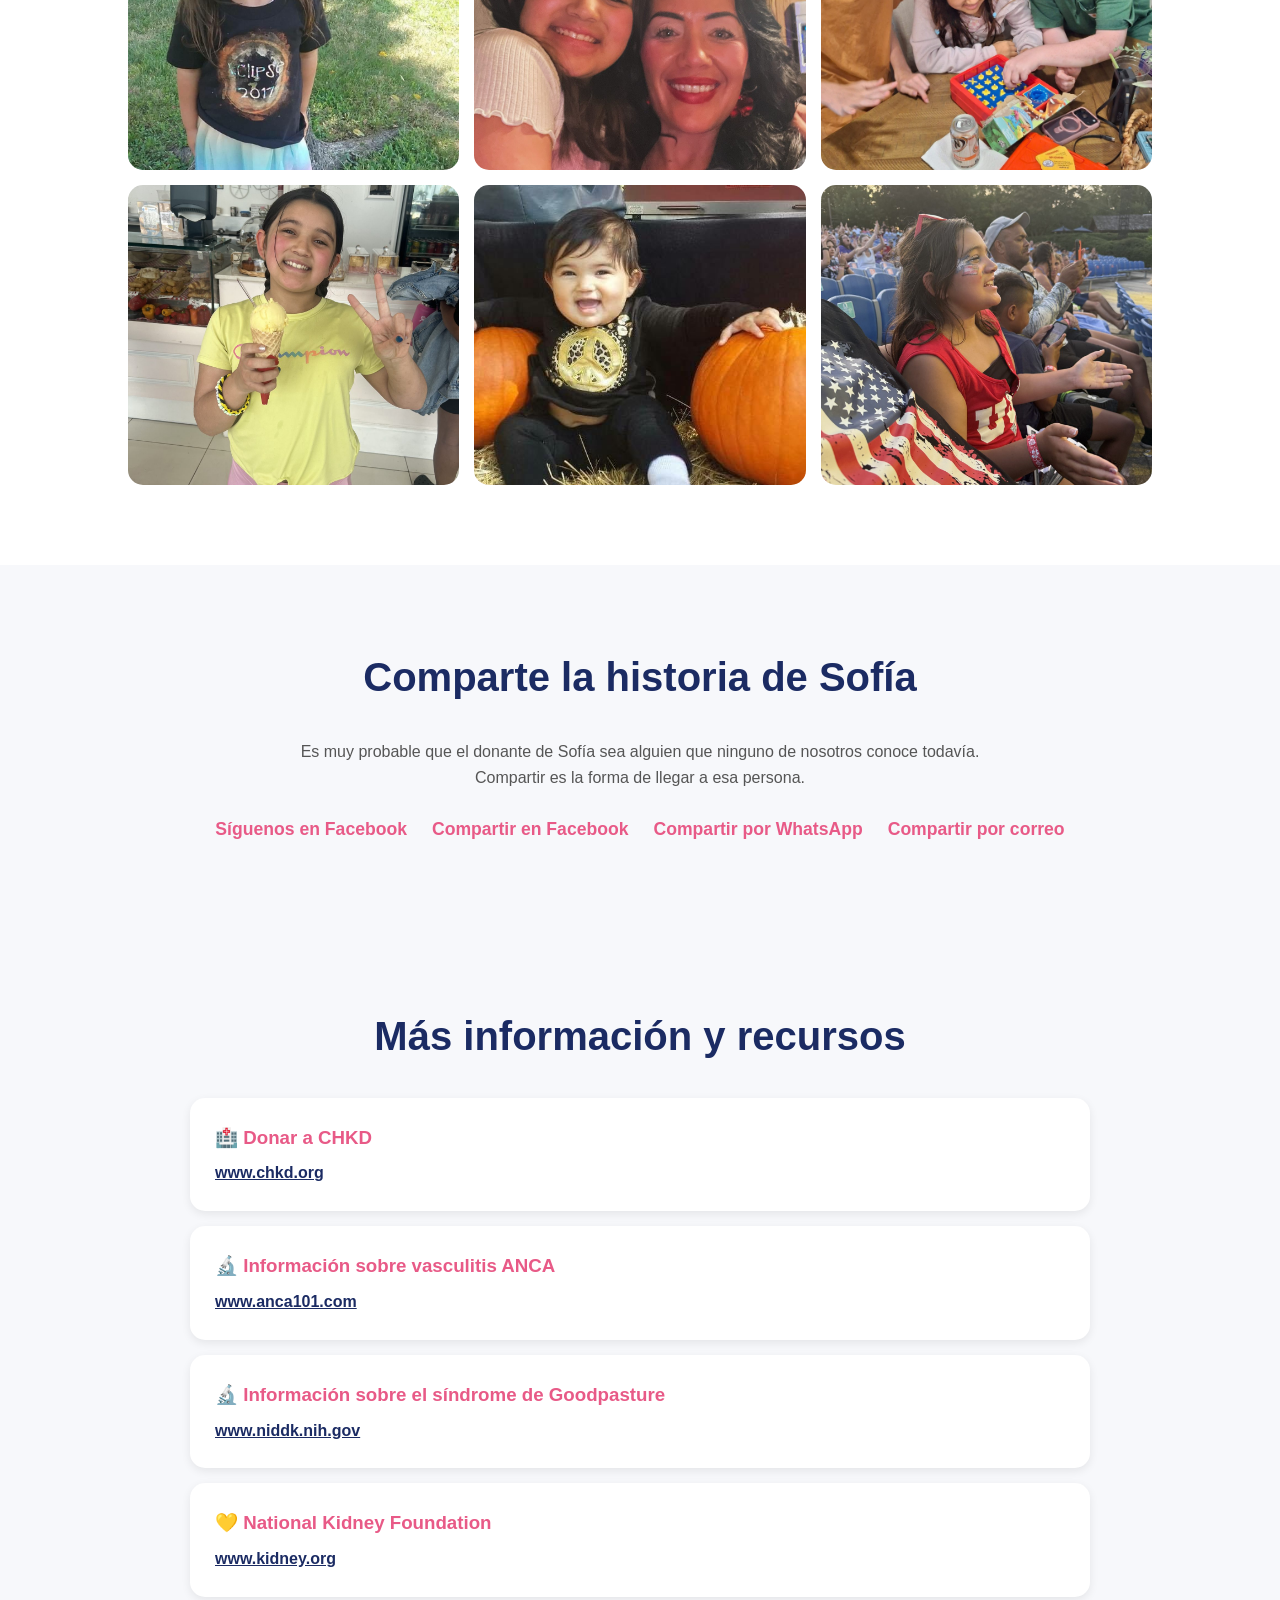
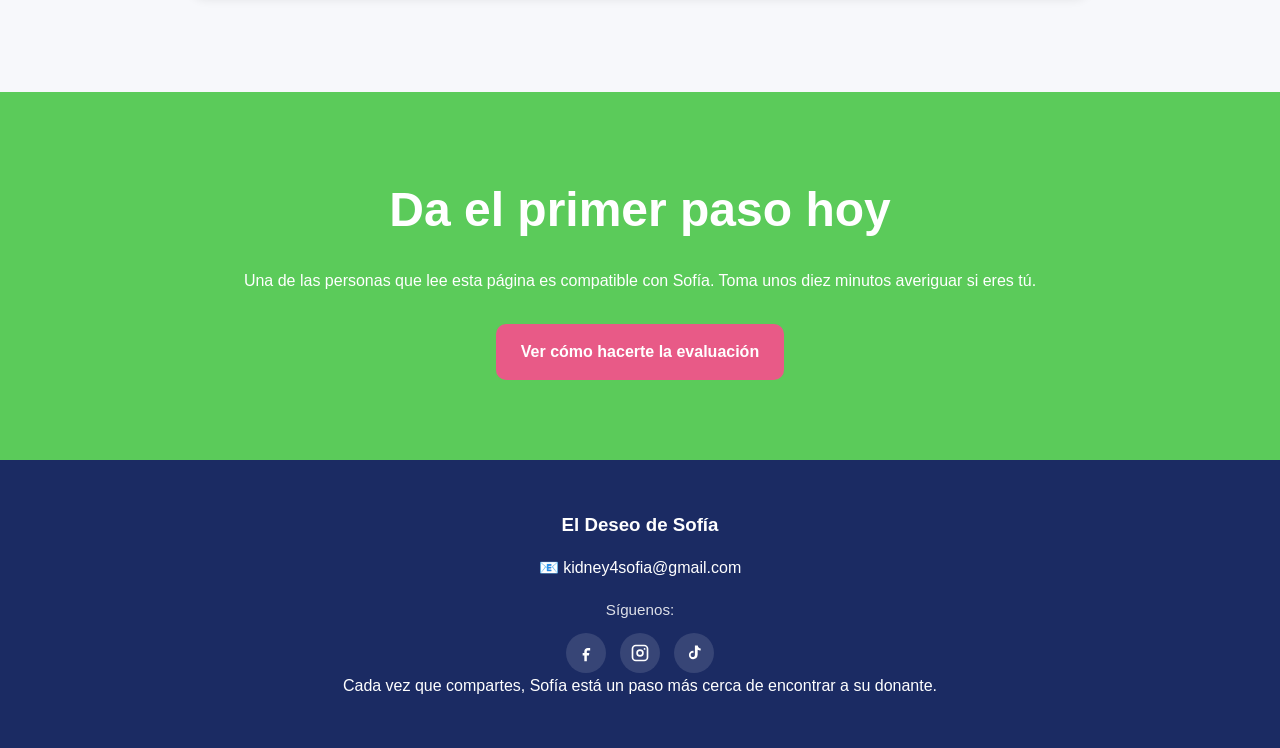
==== commit 6aa15452: "Add Facebook, Instagram and TikTok follow icons to hero and footer (EN+ES); point Facebook links at " ====
--- a/es/index.html
+++ b/es/index.html
@@ -132,16 +132,52 @@
                         <svg viewBox="0 0 24 24" aria-hidden="true"><path d="M3 5h18c.6 0 1 .4 1 1v12c0 .6-.4 1-1 1H3c-.6 0-1-.4-1-1V6c0-.6.4-1 1-1zm9 8L4.4 7H19.6L12 13zM4 9.3V17h16V9.3l-7.4 5.9c-.4.3-.8.3-1.2 0L4 9.3z"/></svg>
                     </a>
 
-                    <a class="share-icon fbp" href="https://www.facebook.com/1278772828654255"
-                       target="_blank" rel="noopener" aria-label="Sigue El Deseo de Sofía en Facebook" title="Sigue la página de Facebook"
-                       onclick="gtag('event','follow_page',{location:'hero'});">
-                        <svg viewBox="0 0 24 24" aria-hidden="true"><path d="M12 3.5a4.2 4.2 0 1 1 0 8.4 4.2 4.2 0 0 1 0-8.4zm0 10c4 0 7.4 2 7.4 4.4v2.6H4.6v-2.6c0-2.4 3.4-4.4 7.4-4.4z"/></svg>
-                    </a>
-
                     <button class="share-icon lk" type="button" aria-label="Copiar enlace" title="Copiar enlace"
                             onclick="navigator.clipboard.writeText('https://sofiaswish.com/');this.classList.add('copied');this.setAttribute('title','Enlace copiado');gtag('event','share',{method:'copy_link',location:'hero'});">
                         <svg viewBox="0 0 24 24" aria-hidden="true"><path d="M10.6 13.4a3 3 0 0 0 4.2 0l3-3a3 3 0 0 0-4.2-4.2l-1.2 1.2 1.4 1.4L15 7.6a1 1 0 0 1 1.4 1.4l-3 3a1 1 0 0 1-1.4 0l-1.4 1.4zM13.4 10.6a3 3 0 0 0-4.2 0l-3 3a3 3 0 0 0 4.2 4.2l1.2-1.2-1.4-1.4L9 16.4A1 1 0 0 1 7.6 15l3-3a1 1 0 0 1 1.4 0l1.4-1.4z"/></svg>
                     </button>
+
+                </div>
+
+
+                <div class="hero-follow">
+
+
+                    <span class="hero-share-label">S&iacute;guenos:</span>
+
+
+                    <a class="share-icon follow-facebook" href="https://www.facebook.com/people/Sofias-Wish/61591391935779/"
+
+                       target="_blank" rel="noopener" aria-label="Facebook" title="Facebook"
+
+                       onclick="gtag('event','follow_click',{method:'facebook',location:'hero'});">
+
+                        <svg viewBox="0 0 24 24" aria-hidden="true"><path d="M14 9h3V6h-3c-2.2 0-4 1.8-4 4v2H8v3h2v7h3v-7h2.5l.5-3H13v-2c0-.6.4-1 1-1z"/></svg>
+
+                    </a>
+
+
+                    <a class="share-icon follow-instagram" href="https://www.instagram.com/sofiaswish0/"
+
+                       target="_blank" rel="noopener" aria-label="Instagram" title="Instagram"
+
+                       onclick="gtag('event','follow_click',{method:'instagram',location:'hero'});">
+
+                        <svg viewBox="0 0 24 24" aria-hidden="true"><path d="M7 2h10a5 5 0 0 1 5 5v10a5 5 0 0 1-5 5H7a5 5 0 0 1-5-5V7a5 5 0 0 1 5-5zm0 2a3 3 0 0 0-3 3v10a3 3 0 0 0 3 3h10a3 3 0 0 0 3-3V7a3 3 0 0 0-3-3H7zm5 3.5a4.5 4.5 0 1 1 0 9 4.5 4.5 0 0 1 0-9zm0 2a2.5 2.5 0 1 0 0 5 2.5 2.5 0 0 0 0-5zM17.5 6a1.1 1.1 0 1 1 0 2.2 1.1 1.1 0 0 1 0-2.2z"/></svg>
+
+                    </a>
+
+
+                    <a class="share-icon follow-tiktok" href="https://www.tiktok.com/@sofia.wish2"
+
+                       target="_blank" rel="noopener" aria-label="Tiktok" title="Tiktok"
+
+                       onclick="gtag('event','follow_click',{method:'tiktok',location:'hero'});">
+
+                        <svg viewBox="0 0 24 24" aria-hidden="true"><path d="M16.5 3c.3 2 1.5 3.4 3.5 3.7v2.4c-1.3.1-2.5-.3-3.6-1v5.8c0 3.5-2.4 5.6-5.4 5.6-3 0-5.1-2.2-5.1-5.1 0-3 2.4-5.2 5.5-5v2.5c-.3-.1-.6-.1-.9-.1-1.4 0-2.5 1-2.5 2.5s1.1 2.5 2.5 2.5c1.5 0 2.6-1 2.6-2.8V3h3.4z"/></svg>
+
+                    </a>
+
 
                 </div>
  
@@ -582,7 +618,7 @@
 
         <div class="socials">
 
-            <a href="https://www.facebook.com/1278772828654255" target="_blank" rel="noopener">Síguenos en Facebook</a>
+            <a href="https://www.facebook.com/people/Sofias-Wish/61591391935779/" target="_blank" rel="noopener">Síguenos en Facebook</a>
             <a href="https://www.facebook.com/sharer/sharer.php?u=https%3A%2F%2Fsofiaswish.com%2Fes%2F"
                target="_blank" rel="noopener" onclick="gtag('event','share',{method:'facebook'});">Compartir en Facebook</a>
             <a href="https://api.whatsapp.com/send?text=Sof%C3%ADa%20tiene%2012%20a%C3%B1os%20y%20necesita%20un%20donante%20de%20ri%C3%B1%C3%B3n%20en%20vida.%20Por%20favor%20lee%20su%20historia%3A%20https%3A%2F%2Fsofiaswish.com%2Fes%2F"
@@ -654,8 +690,21 @@
         <h3>El Deseo de Sofía</h3>
  
         <p>📧 kidney4sofia@gmail.com</p>
-
-        <p><a href="https://www.facebook.com/1278772828654255" target="_blank" rel="noopener" style="color:inherit;">Sigue El Deseo de Sofía en Facebook</a></p>
+        <p class="footer-social-label">S&iacute;guenos:</p>
+        <div class="footer-social">
+            <a href="https://www.facebook.com/people/Sofias-Wish/61591391935779/" target="_blank" rel="noopener" aria-label="Facebook" title="Facebook"
+               onclick="gtag('event','follow_click',{method:'facebook',location:'footer'});">
+                <svg viewBox="0 0 24 24" aria-hidden="true"><path d="M14 9h3V6h-3c-2.2 0-4 1.8-4 4v2H8v3h2v7h3v-7h2.5l.5-3H13v-2c0-.6.4-1 1-1z"/></svg>
+            </a>
+            <a href="https://www.instagram.com/sofiaswish0/" target="_blank" rel="noopener" aria-label="Instagram" title="Instagram"
+               onclick="gtag('event','follow_click',{method:'instagram',location:'footer'});">
+                <svg viewBox="0 0 24 24" aria-hidden="true"><path d="M7 2h10a5 5 0 0 1 5 5v10a5 5 0 0 1-5 5H7a5 5 0 0 1-5-5V7a5 5 0 0 1 5-5zm0 2a3 3 0 0 0-3 3v10a3 3 0 0 0 3 3h10a3 3 0 0 0 3-3V7a3 3 0 0 0-3-3H7zm5 3.5a4.5 4.5 0 1 1 0 9 4.5 4.5 0 0 1 0-9zm0 2a2.5 2.5 0 1 0 0 5 2.5 2.5 0 0 0 0-5zM17.5 6a1.1 1.1 0 1 1 0 2.2 1.1 1.1 0 0 1 0-2.2z"/></svg>
+            </a>
+            <a href="https://www.tiktok.com/@sofia.wish2" target="_blank" rel="noopener" aria-label="Tiktok" title="Tiktok"
+               onclick="gtag('event','follow_click',{method:'tiktok',location:'footer'});">
+                <svg viewBox="0 0 24 24" aria-hidden="true"><path d="M16.5 3c.3 2 1.5 3.4 3.5 3.7v2.4c-1.3.1-2.5-.3-3.6-1v5.8c0 3.5-2.4 5.6-5.4 5.6-3 0-5.1-2.2-5.1-5.1 0-3 2.4-5.2 5.5-5v2.5c-.3-.1-.6-.1-.9-.1-1.4 0-2.5 1-2.5 2.5s1.1 2.5 2.5 2.5c1.5 0 2.6-1 2.6-2.8V3h3.4z"/></svg>
+            </a>
+        </div>
  
         <p>
             Cada vez que compartes, Sofía está un paso más cerca de encontrar a su donante.
--- a/style.css
+++ b/style.css
@@ -1004,3 +1004,48 @@
 text-align:center;
 margin:38px 0 6px;
 }
+
+/* FOLLOW ICONS */
+
+.hero-follow{
+display:flex;
+align-items:center;
+gap:10px;
+margin-top:12px;
+flex-wrap:wrap;
+}
+
+.footer-social-label{
+margin-top:18px;
+margin-bottom:10px;
+font-size:.95rem;
+opacity:.85;
+}
+
+.footer-social{
+display:flex;
+justify-content:center;
+gap:14px;
+}
+
+.footer-social a{
+width:40px;
+height:40px;
+border-radius:50%;
+display:inline-flex;
+align-items:center;
+justify-content:center;
+background:rgba(255,255,255,.12);
+transition:background .15s ease, transform .15s ease;
+}
+
+.footer-social a svg{
+width:20px;
+height:20px;
+fill:#fff;
+}
+
+.footer-social a:hover{
+background:rgba(255,255,255,.28);
+transform:translateY(-2px);
+}
